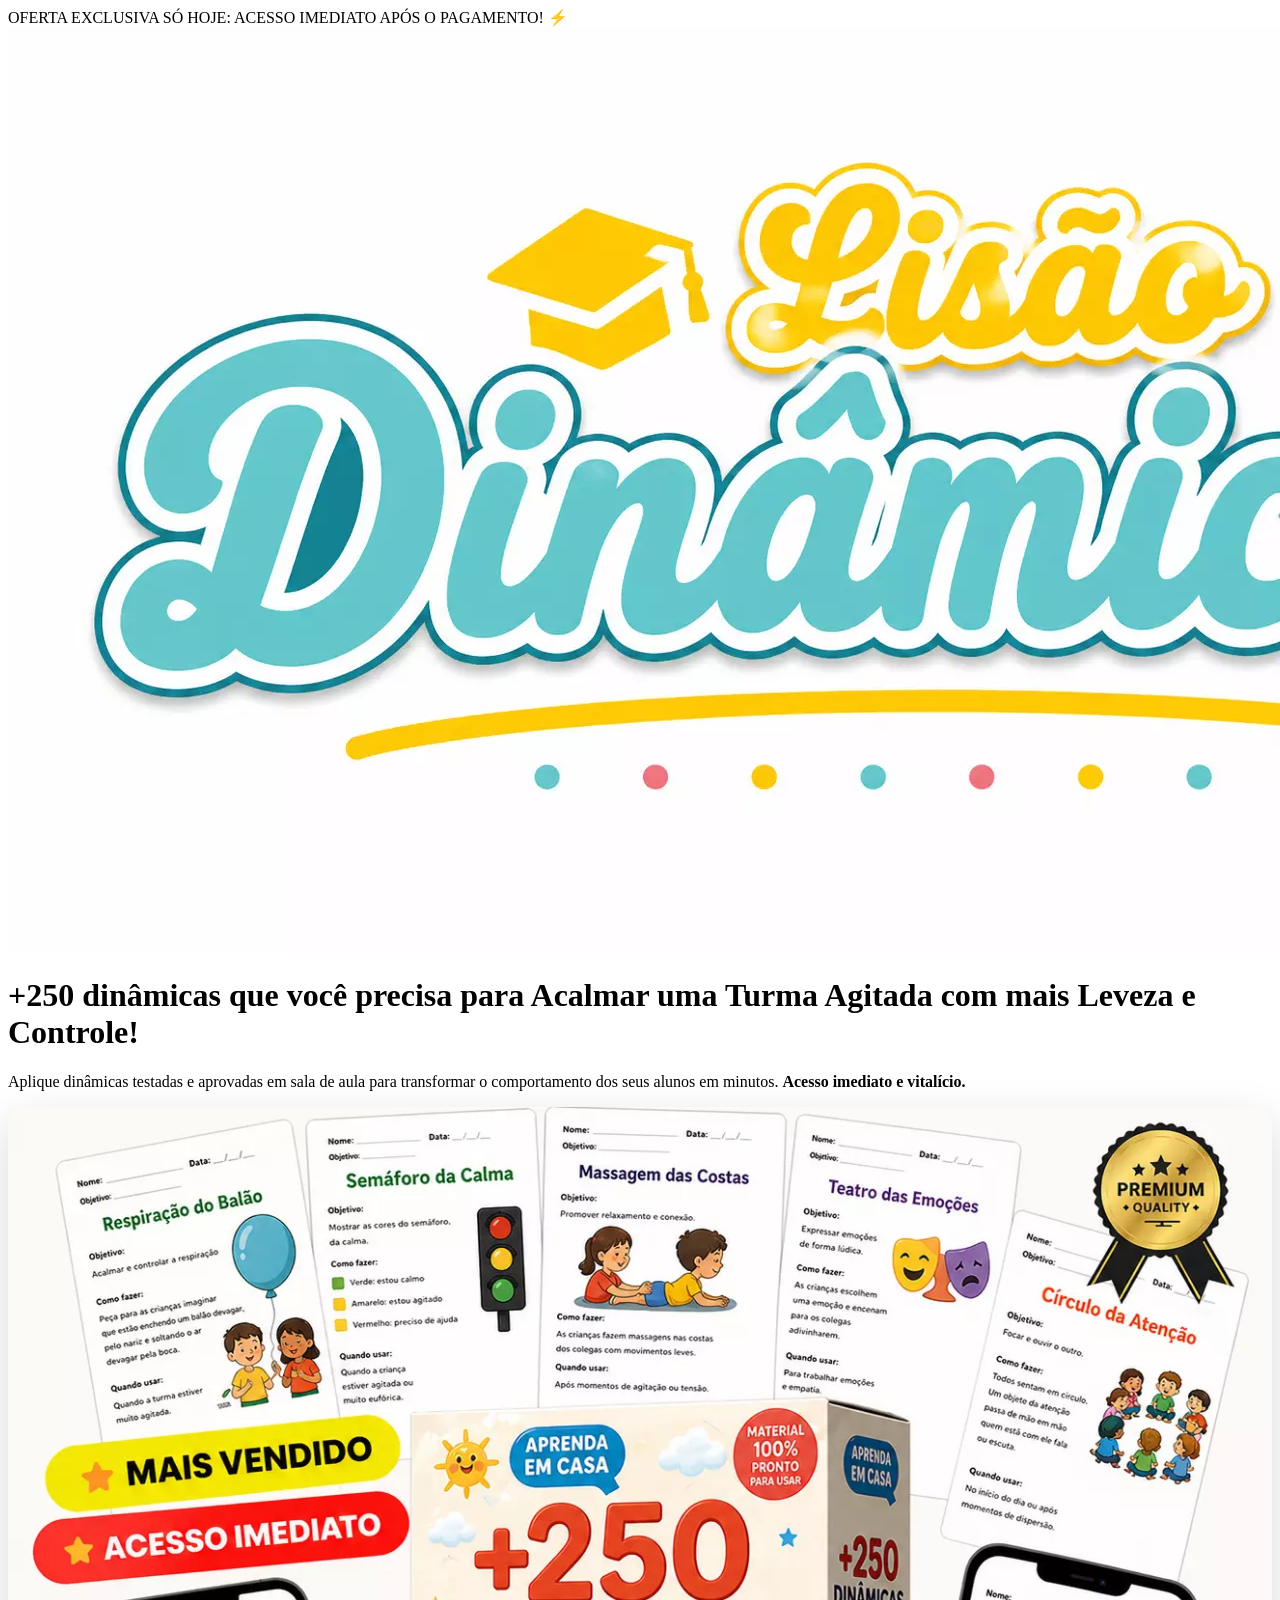
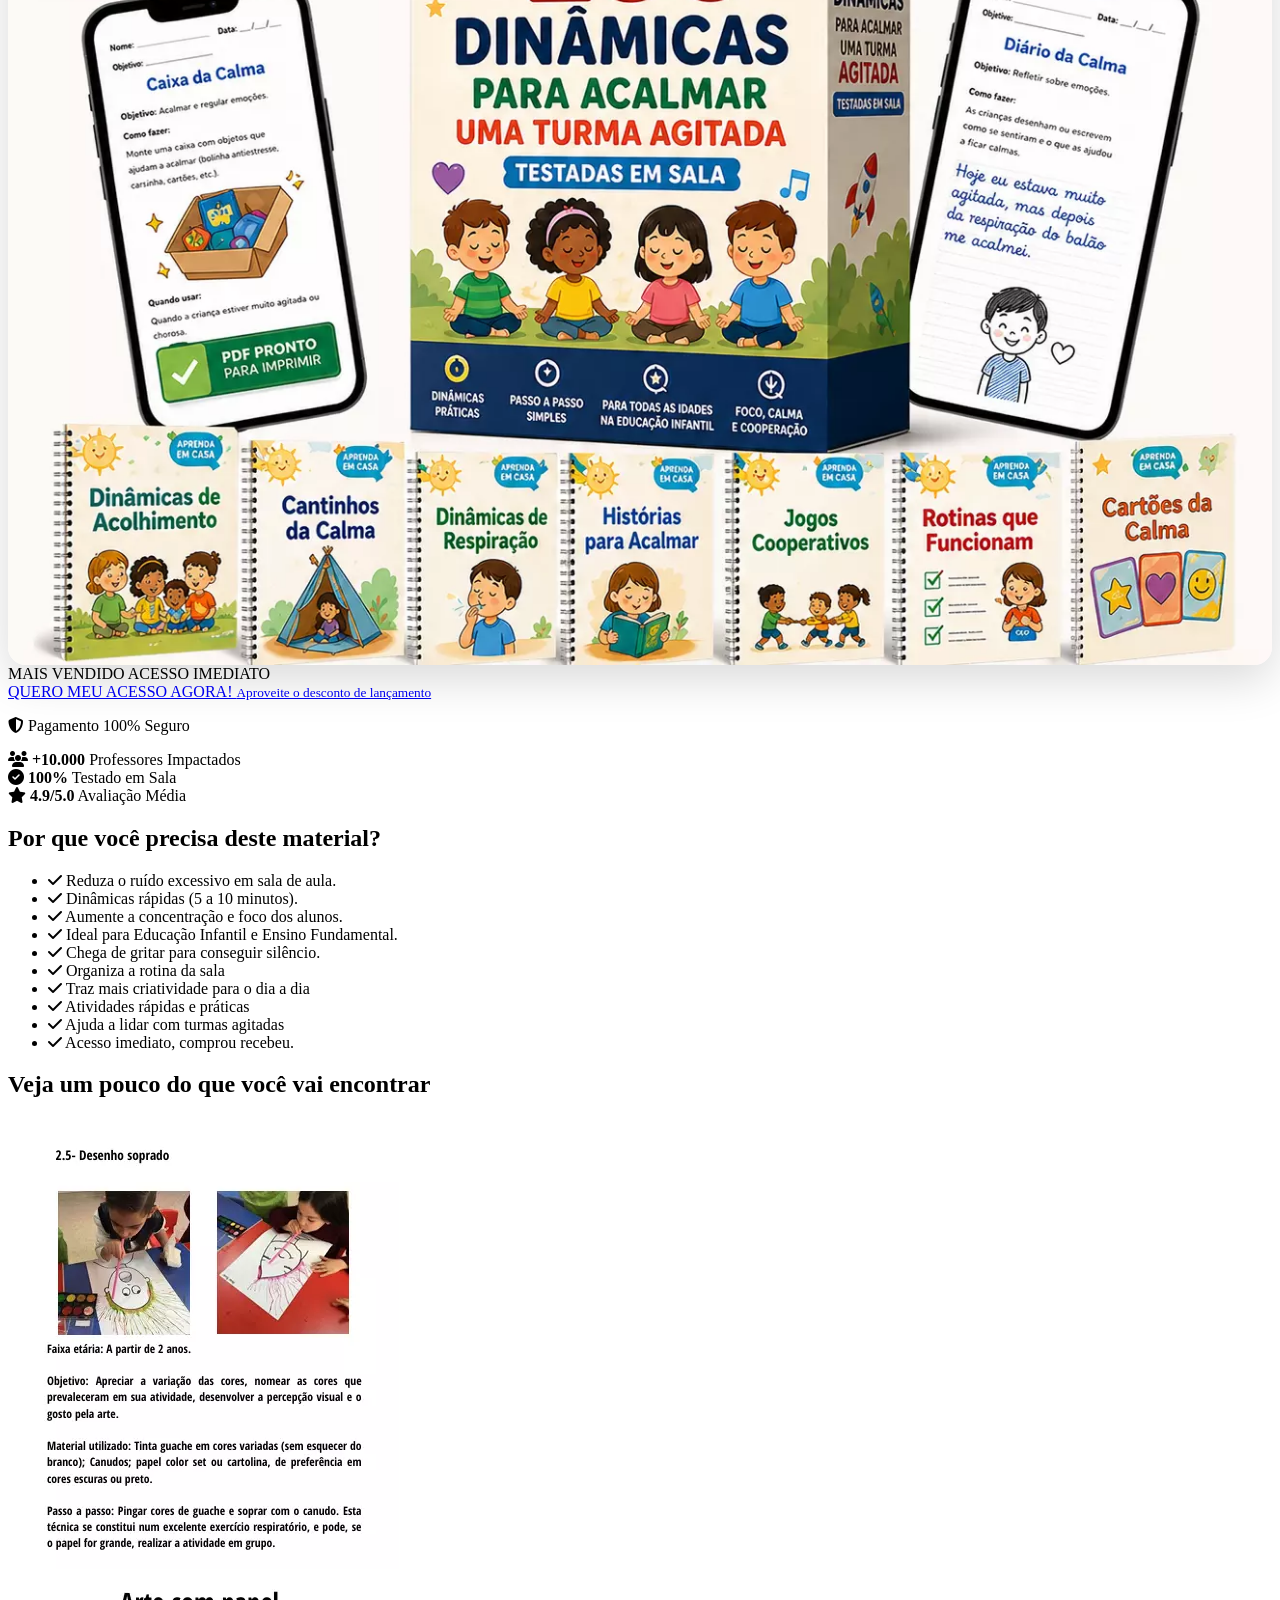
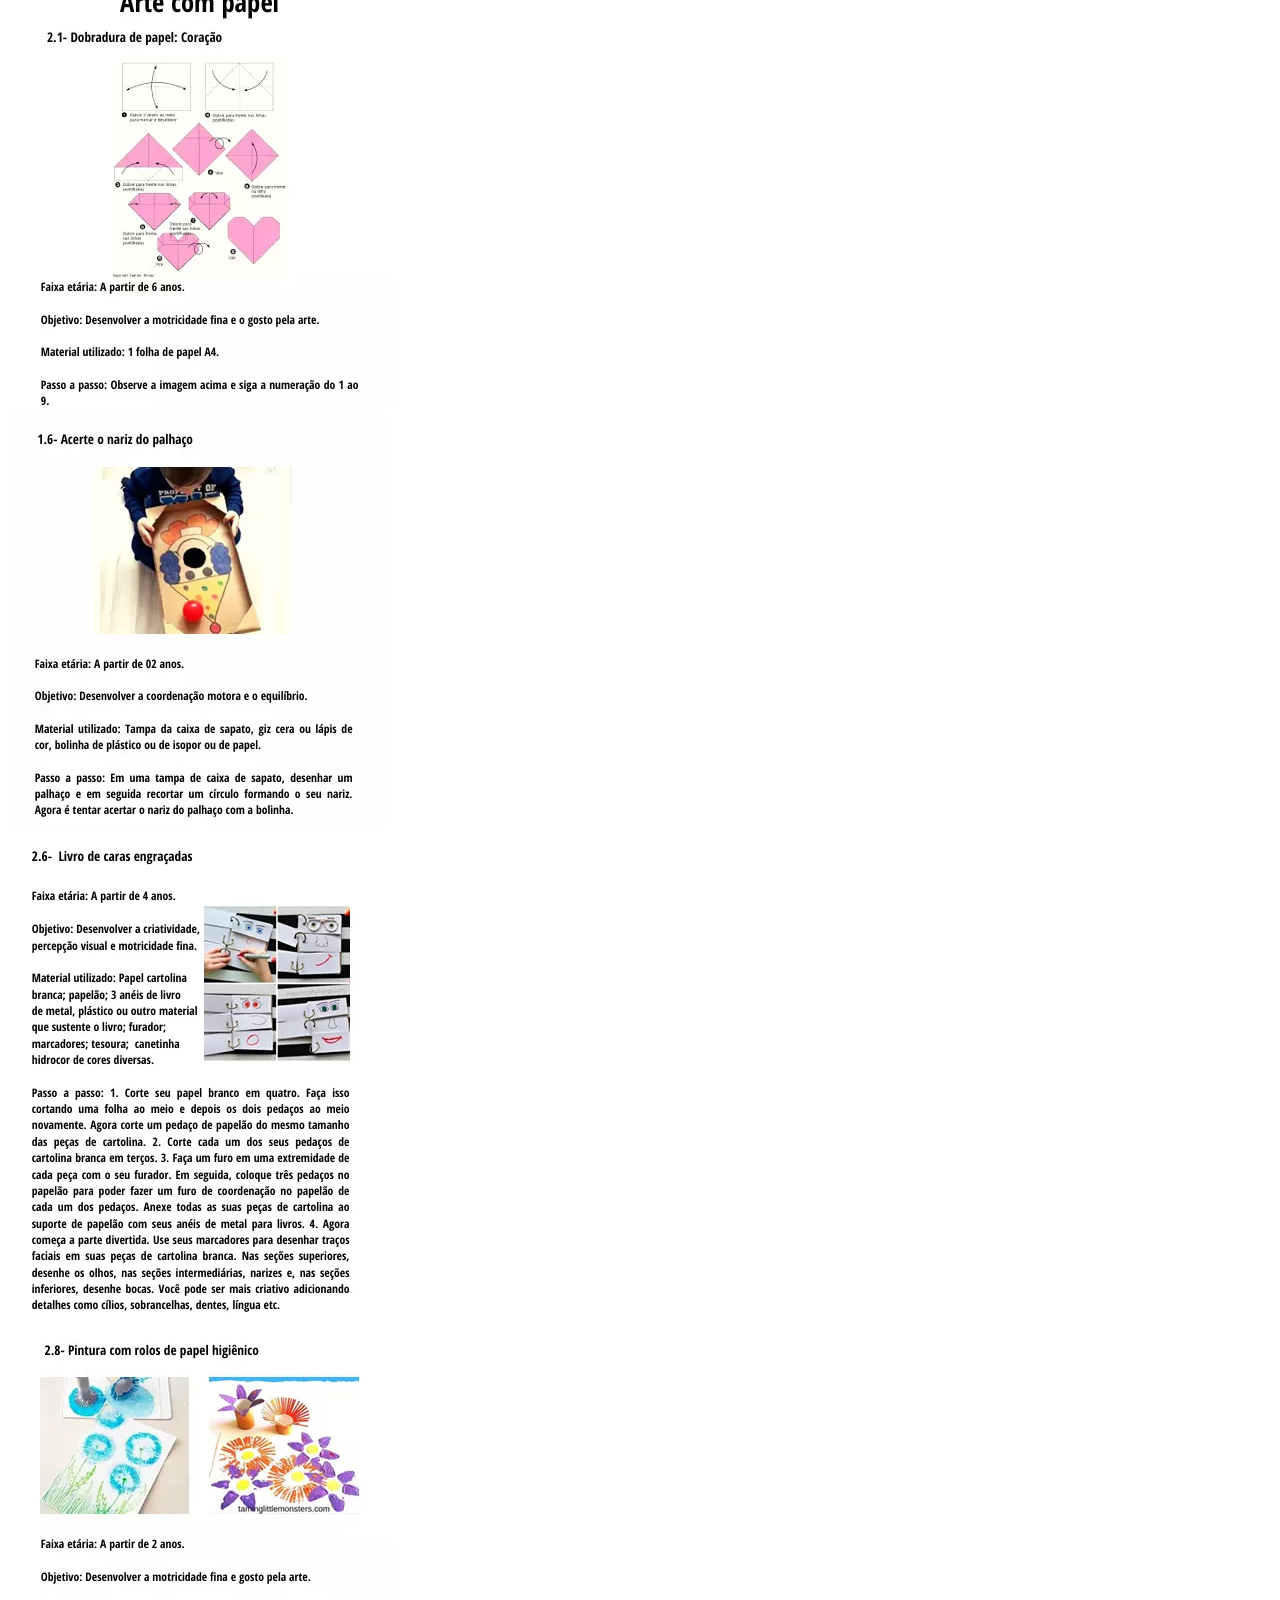
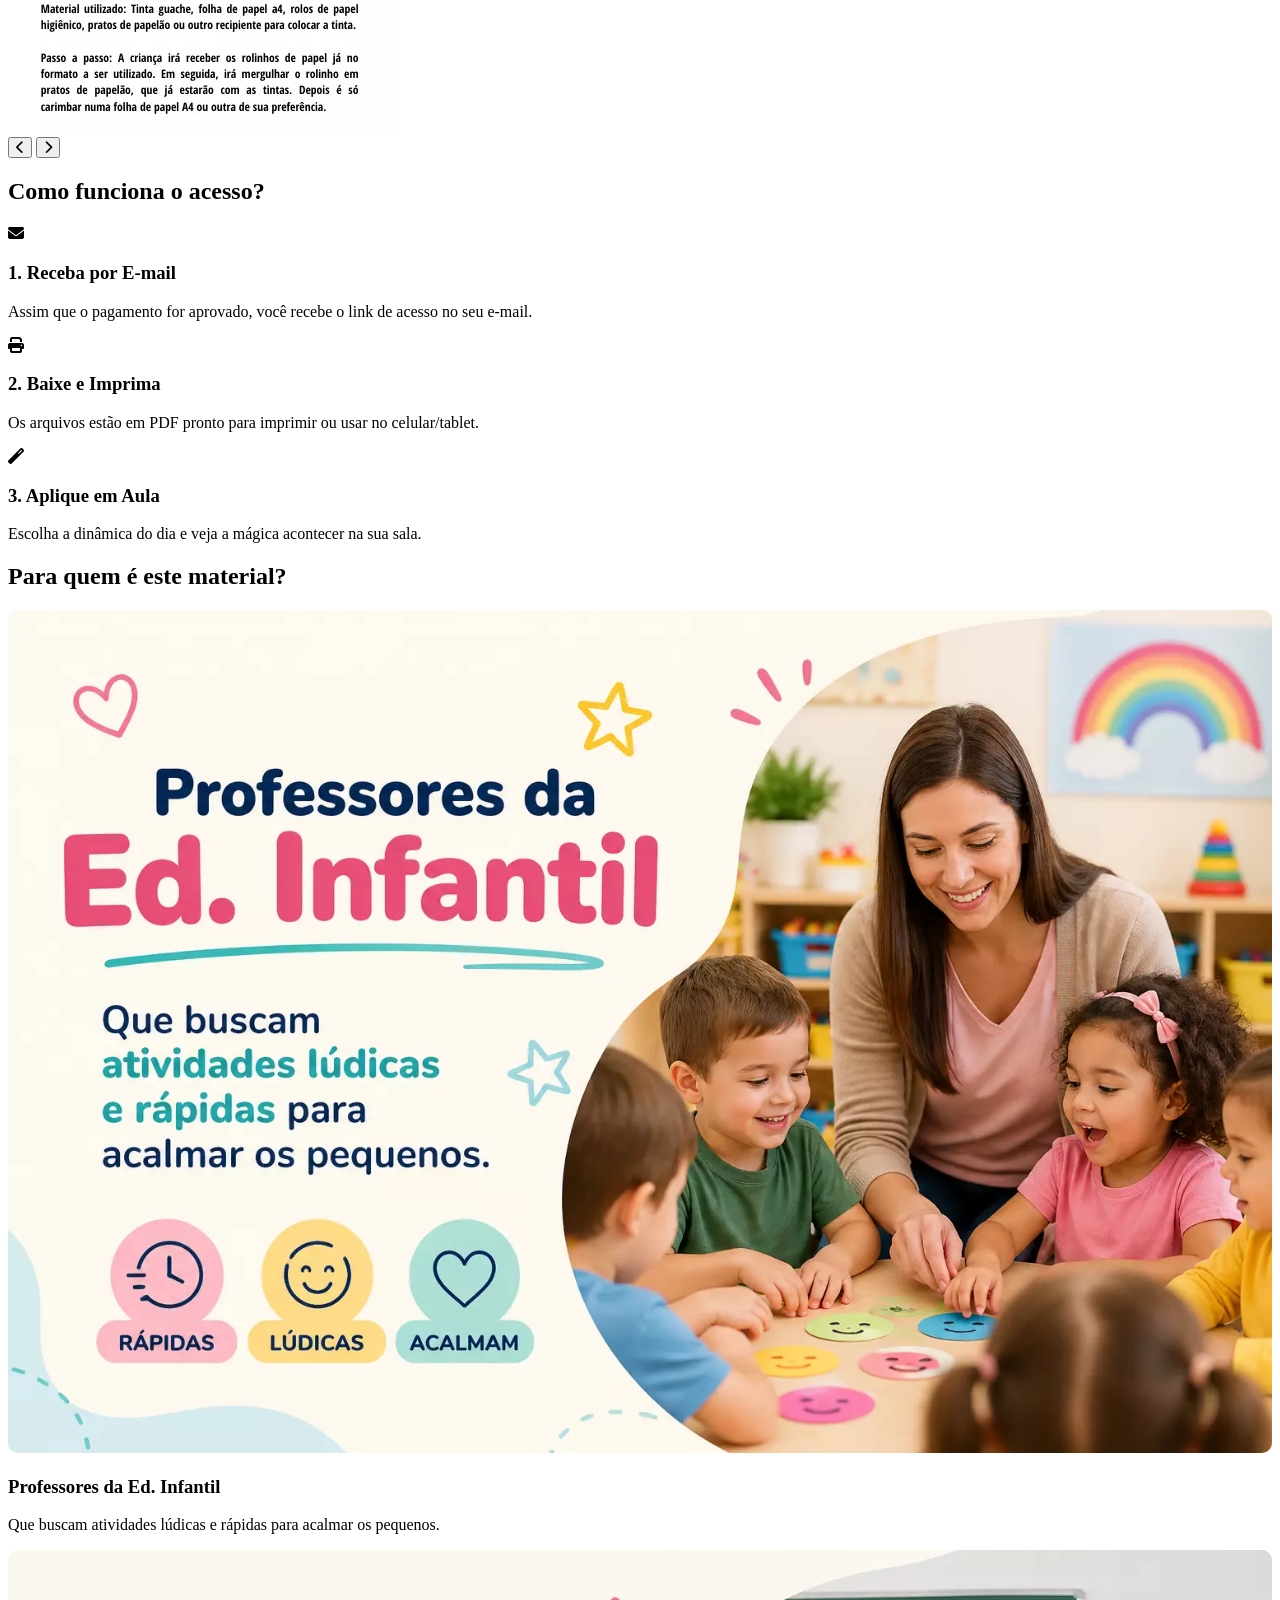
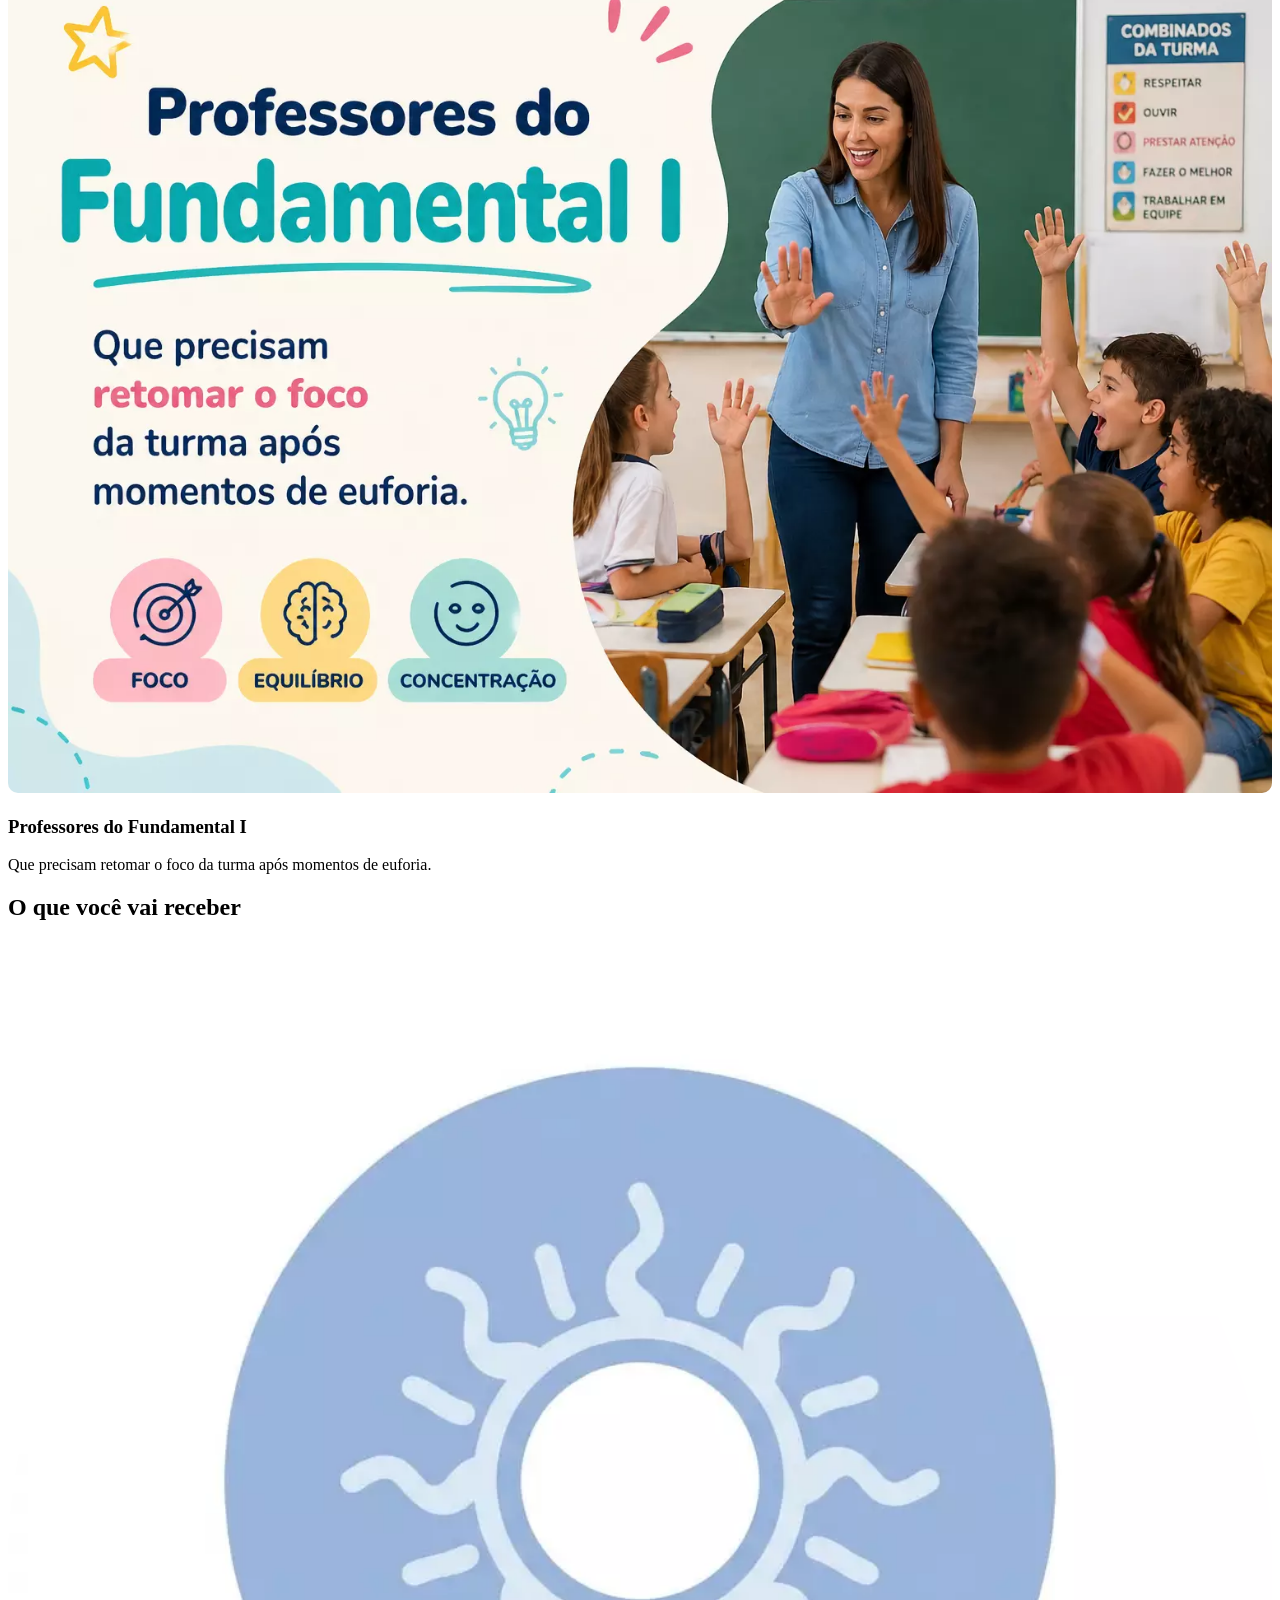
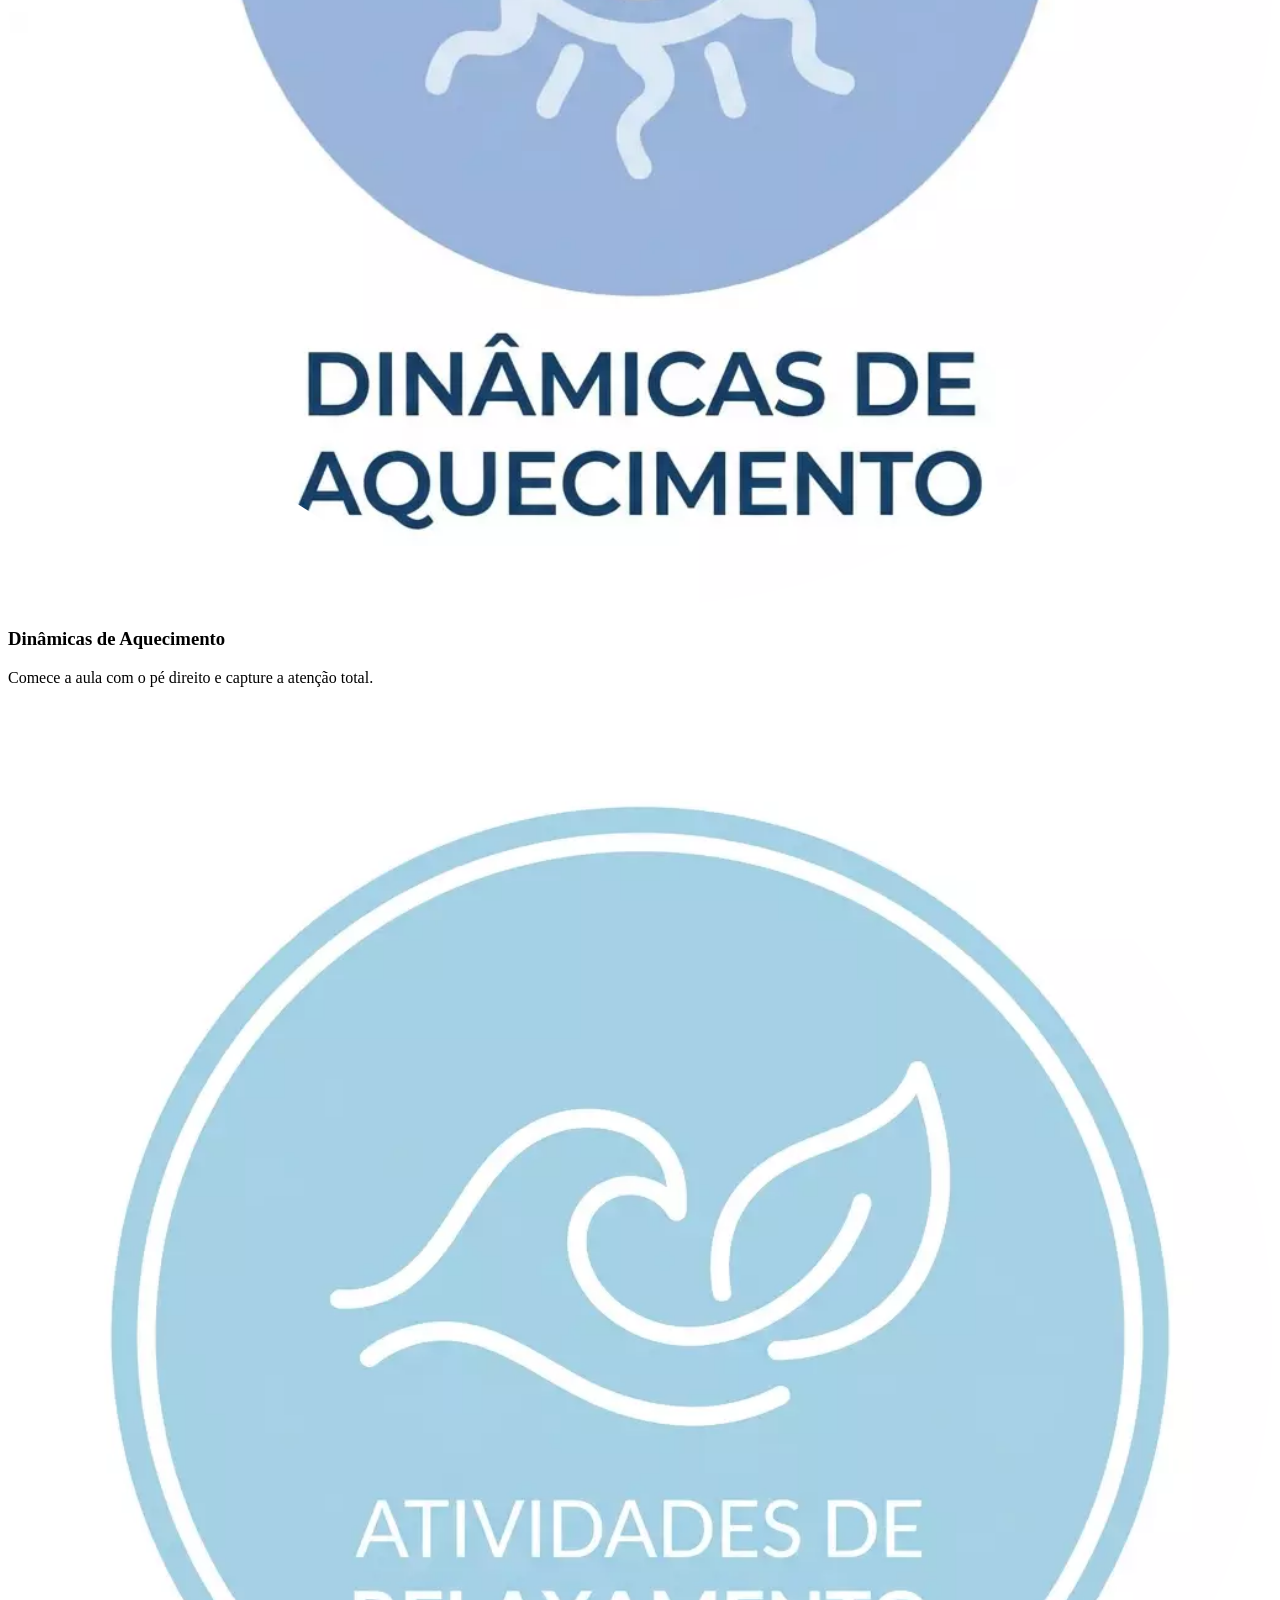
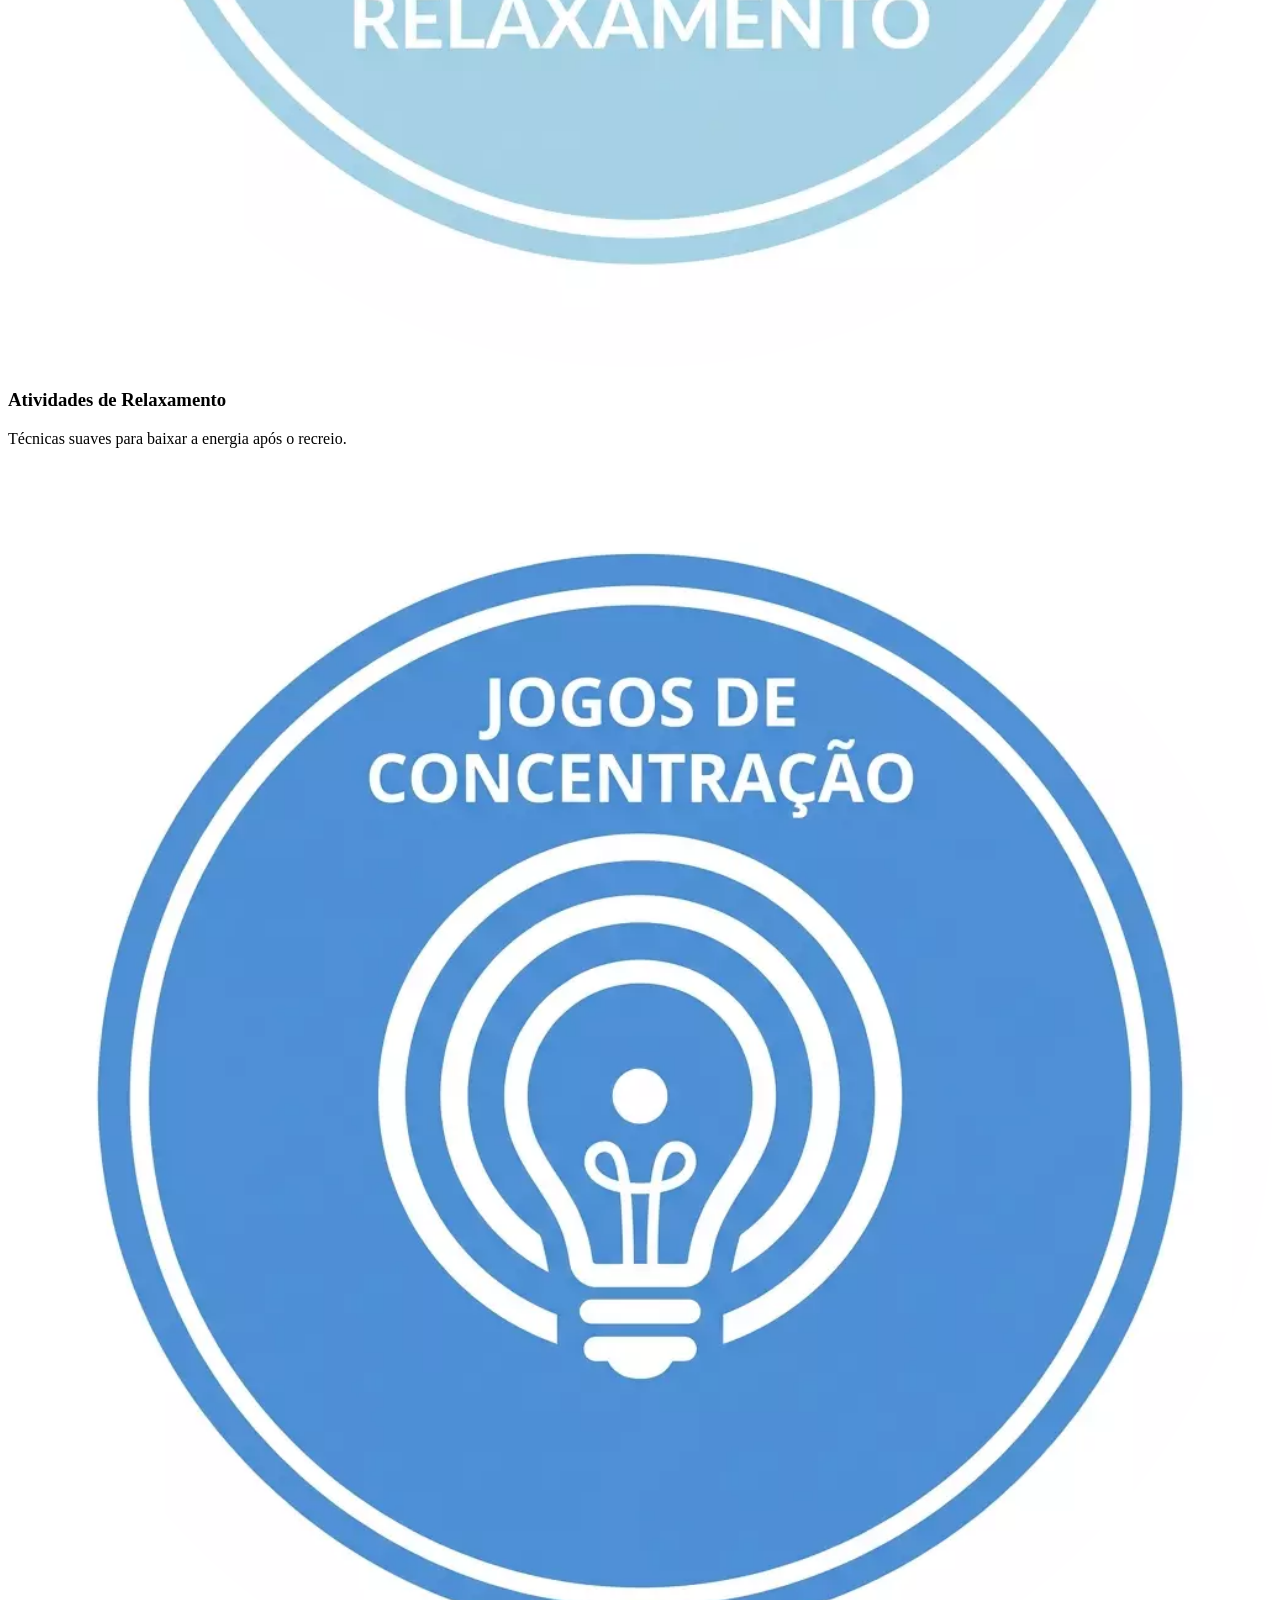
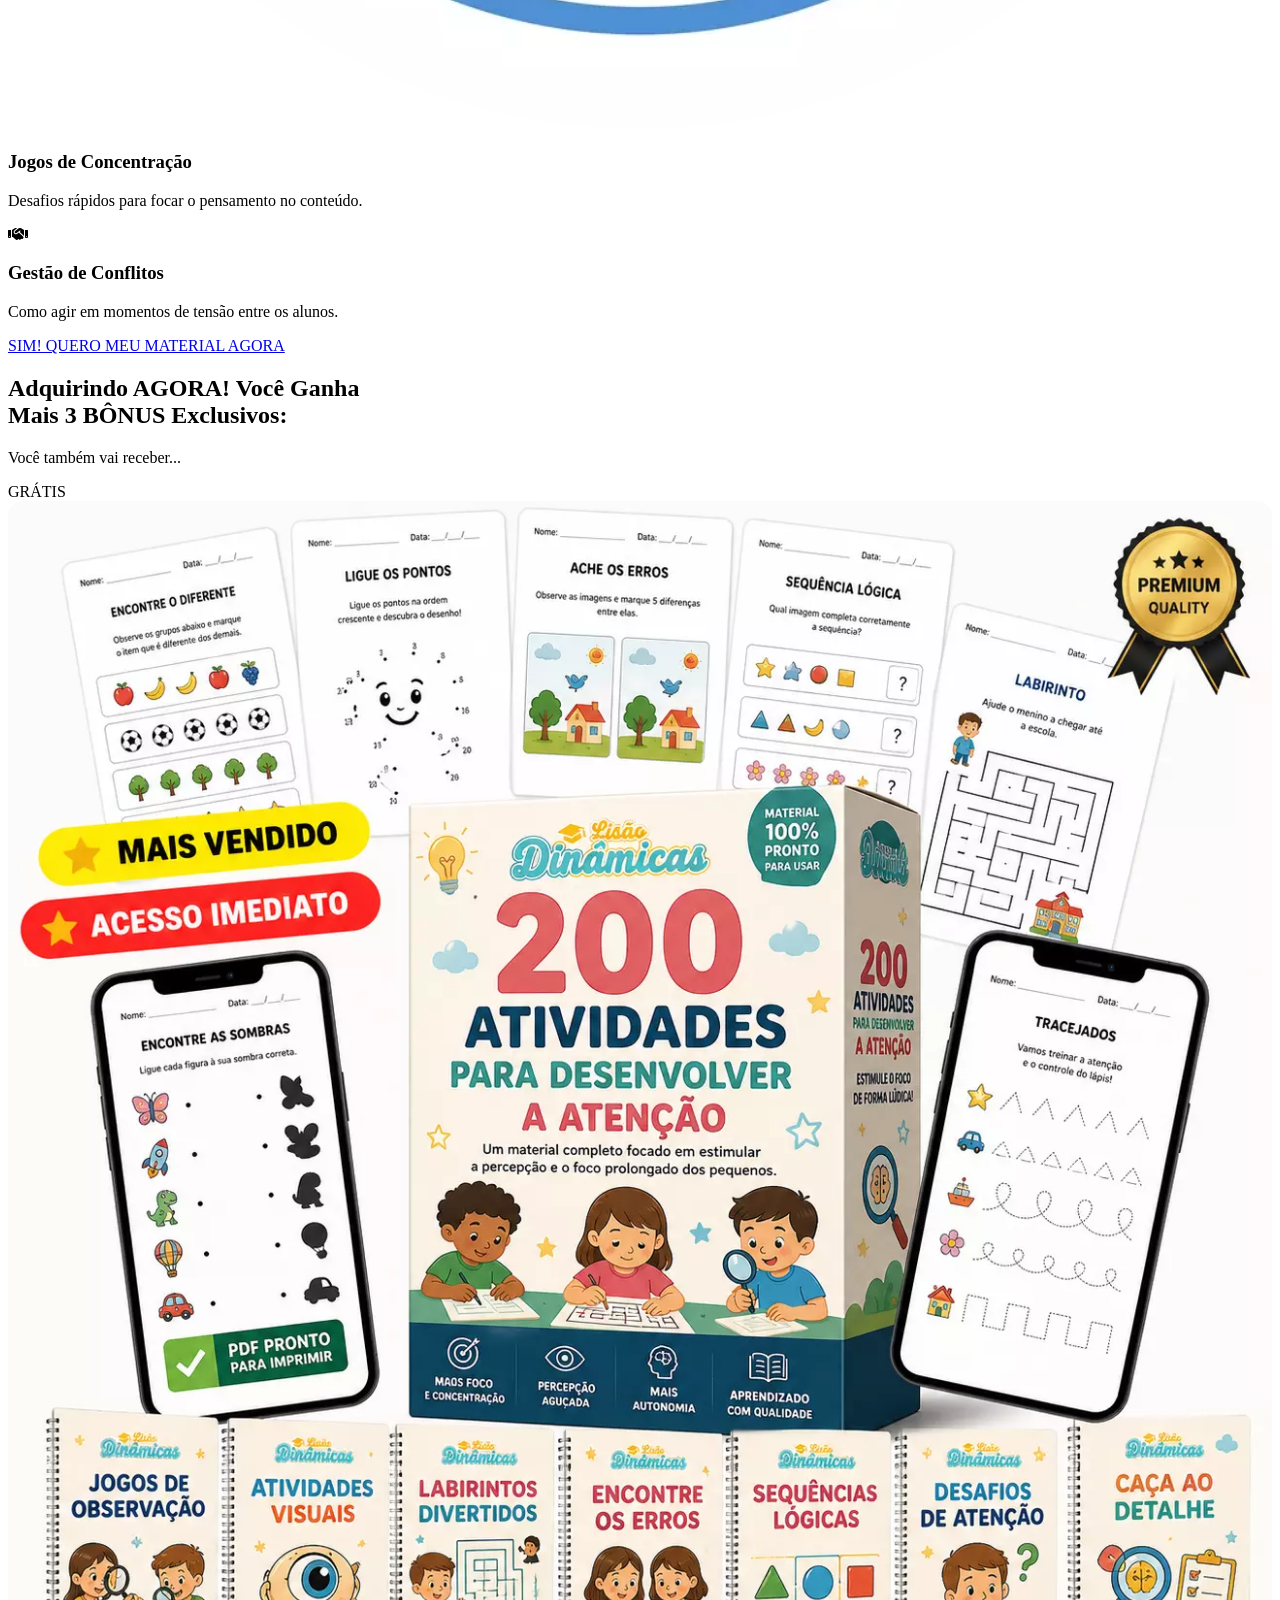
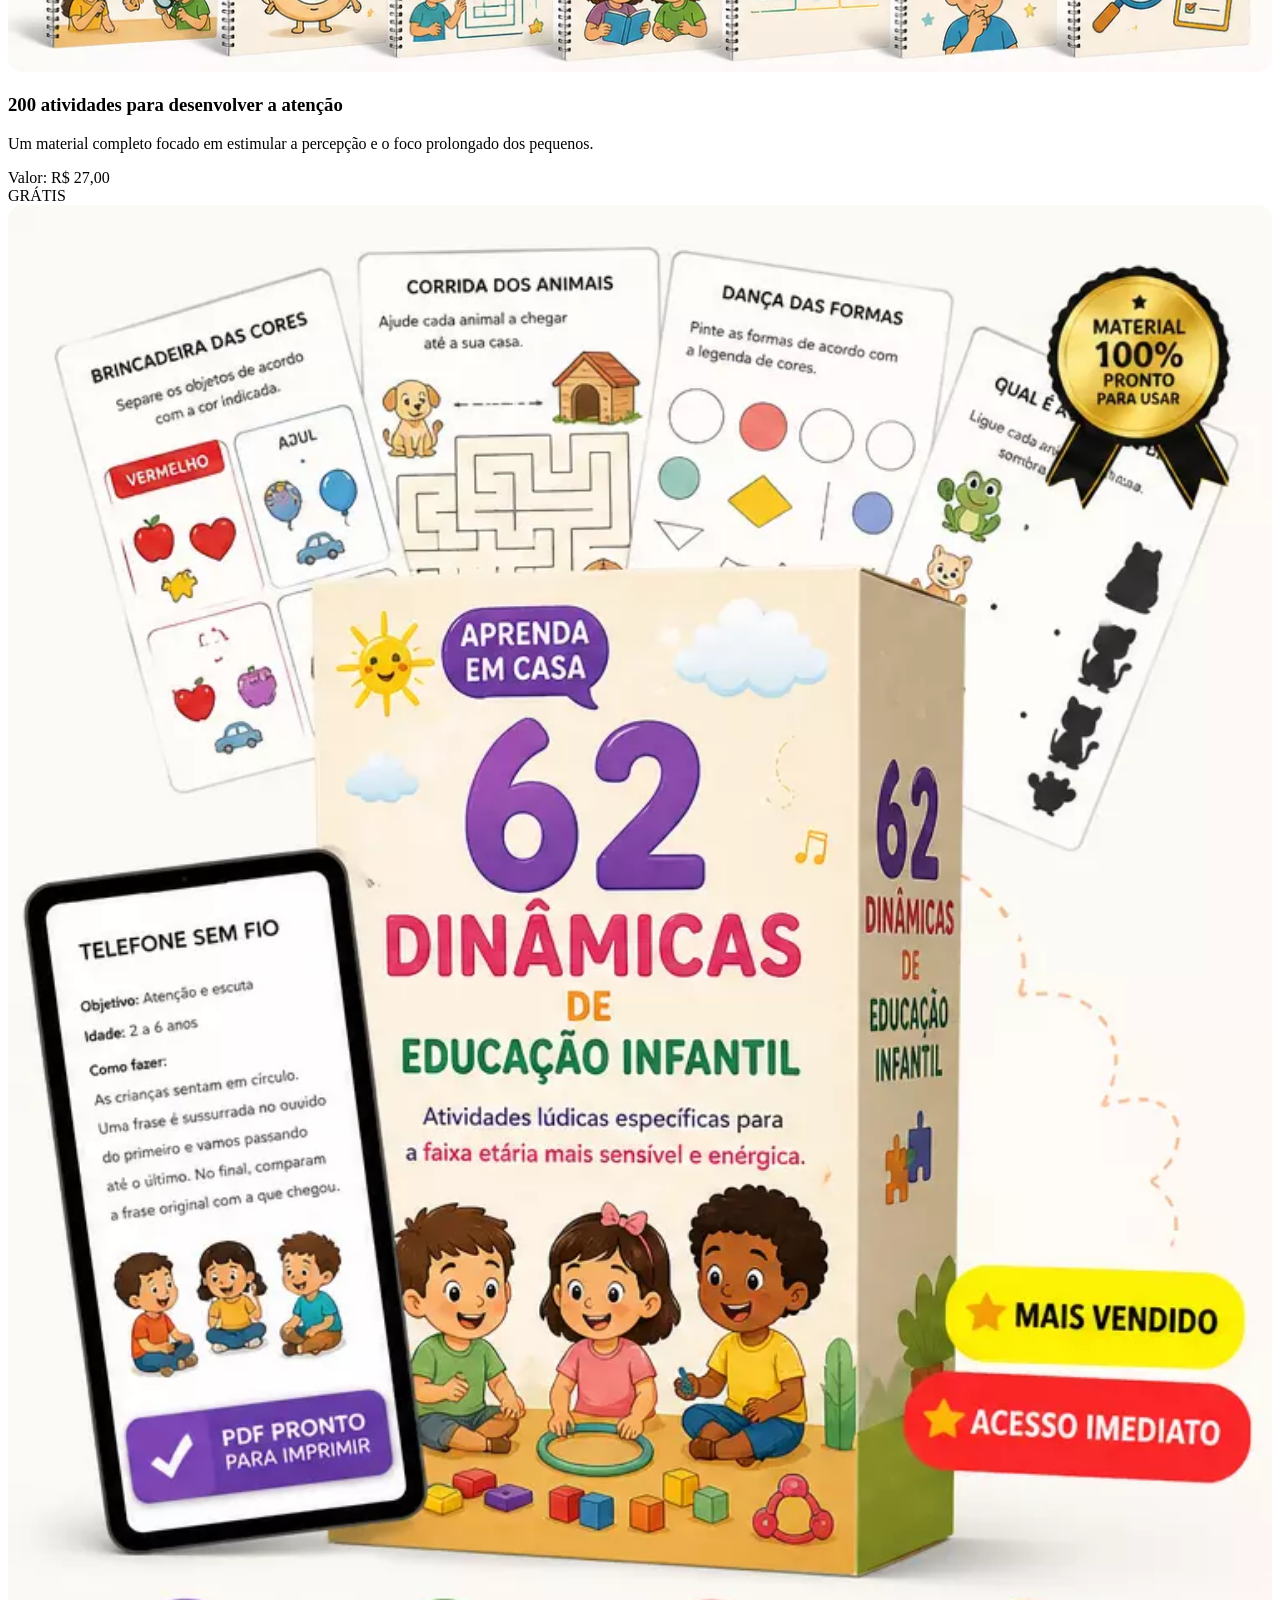
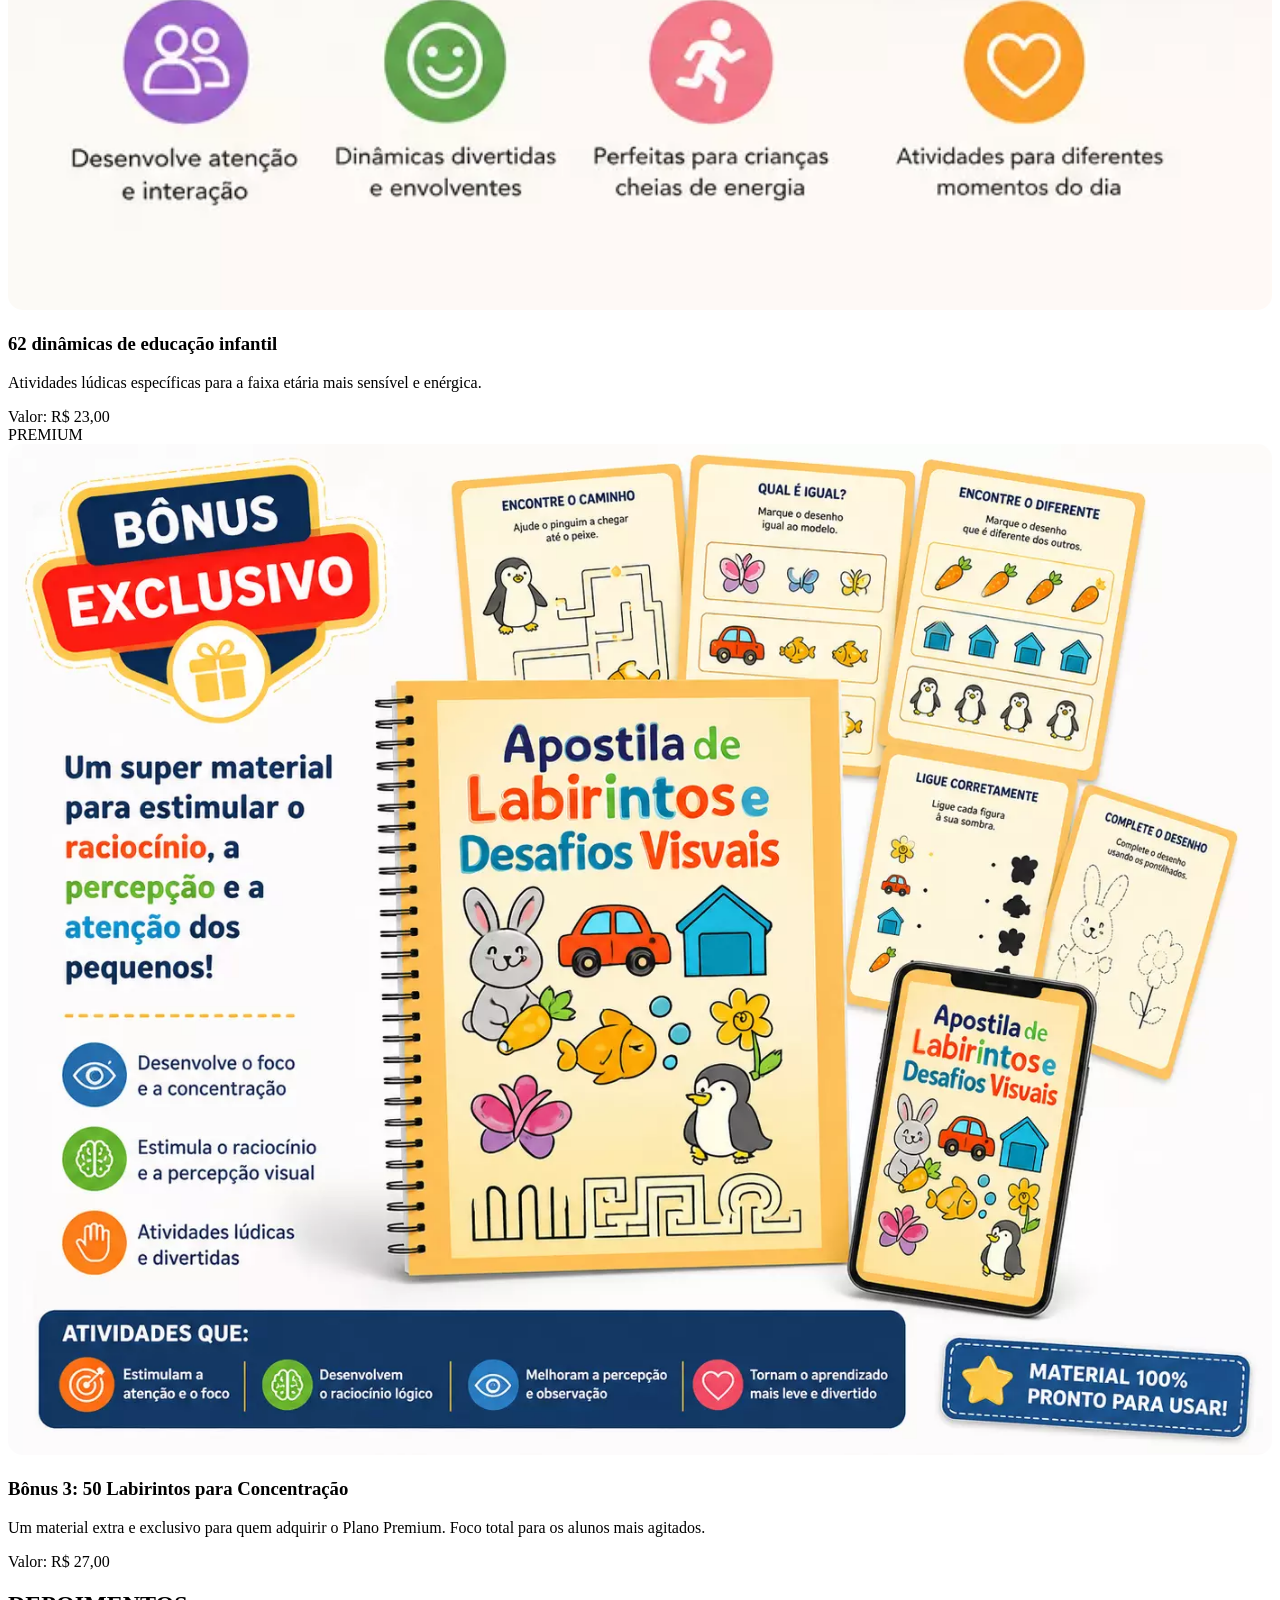
==== index.html @ 61e39a97 "Initial commit" ====
<!DOCTYPE html>
<html lang="pt-BR">

<head>
    <meta charset="UTF-8">
    <meta name="viewport" content="width=device-width, initial-scale=1.0">
    <title>+250 Dinâmicas para Acalmar Turmas Agitadas | @dinakids</title>
    <meta name="description"
        content="Descubra mais de 250 dinâmicas testadas em sala para acalmar turmas agitadas e recuperar o controle da sua sala de aula com eficiência.">

    <!-- Performance Preconnects -->
    <link rel="preconnect" href="https://fonts.googleapis.com">
    <link rel="preconnect" href="https://fonts.gstatic.com" crossorigin>
    <link rel="preconnect" href="https://cdnjs.cloudflare.com">
    <link rel="preconnect" href="https://connect.facebook.net">
    <link rel="preconnect" href="https://cdn.utmify.com.br">

    <link
        href="https://fonts.googleapis.com/css2?family=Outfit:wght@300;400;600;700;800&family=Dancing+Script:wght@700&display=swap"
        rel="stylesheet">

    <!-- Font Awesome -->
    <link rel="stylesheet" href="https://cdnjs.cloudflare.com/ajax/libs/font-awesome/6.4.0/css/all.min.css"
        media="print" onload="this.media='all'">
    <noscript>
        <link rel="stylesheet" href="https://cdnjs.cloudflare.com/ajax/libs/font-awesome/6.4.0/css/all.min.css">
    </noscript>

    <link rel="stylesheet" href="style.css">

    <!-- Meta Pixel Code -->
    <script>
        !function (f, b, e, v, n, t, s) {
            if (f.fbq) return; n = f.fbq = function () {
                n.callMethod ?
                    n.callMethod.apply(n, arguments) : n.queue.push(arguments)
            };
            if (!f._fbq) f._fbq = n; n.push = n; n.loaded = !0; n.version = '2.0';
            n.queue = []; t = b.createElement(e); t.async = !0;
            t.src = v; s = b.getElementsByTagName(e)[0];
            s.parentNode.insertBefore(t, s)
        }(window, document, 'script',
            'https://connect.facebook.net/en_US/fbevents.js');
        fbq('init', '27687904280797981');
        fbq('track', 'PageView');
    </script>
    <noscript><img height="1" width="1" style="display:none"
            src="https://www.facebook.com/tr?id=27687904280797981&ev=PageView&noscript=1" /></noscript>
    <!-- End Meta Pixel Code -->

    <!-- UTMify Pixel -->
    <script>
        window.pixelId = "692cd7f5a578e2dd573d526b"; var a =
            document.createElement("script"); a.setAttribute("async", "");
        a.setAttribute("defer", ""); a.setAttribute("src", "https://cdn.utmify.com.br/scripts/pixel/pixel.js"); document.head.appendChild(a);
    </script>
</head>

<body>

    <!-- Announcement Bar -->
    <div class="announcement-bar">
        OFERTA EXCLUSIVA SÓ HOJE: ACESSO IMEDIATO APÓS O PAGAMENTO! ⚡
    </div>

    <!-- Hero Section -->
    <header class="hero">
        <div class="container">
            <div class="logo">
                <img src="logo-lisao.webp" alt="Lição Dinâmicas" class="main-logo" decoding="async">
            </div>

            <h1 class="headline"><span class="highlight">+250 dinâmicas</span> que você precisa para <span
                    class="highlight">Acalmar uma Turma Agitada</span>
                com mais Leveza e Controle!</h1>
            <p class="sub-headline">Aplique dinâmicas testadas e aprovadas em sala de aula para transformar o
                comportamento dos seus alunos em minutos. <b>Acesso imediato e vitalício.</b></p>

            <div class="hero-content">
                <div class="mockup-placeholder" id="main-mockup">
                    <img src="mockup abaixo da headline.webp" alt="Conheça o Material" class="hero-mockup-img" style="width: 100%; height: auto; border-radius: 18px; box-shadow: 0 15px 45px rgba(0,0,0,0.15); display: block;">
                </div>

                <div class="hero-cta">
                    <div class="badges">
                        <span class="badge yellow">MAIS VENDIDO</span>
                        <span class="badge blue">ACESSO IMEDIATO</span>
                    </div>
                    <a href="#pricing" class="btn-primary">
                        QUERO MEU ACESSO AGORA!
                        <small>Aproveite o desconto de lançamento</small>
                    </a>
                    <p class="secure-payment"><i class="fas fa-shield-alt"></i> Pagamento 100% Seguro</p>
                </div>
            </div>
        </div>
    </header>

    <!-- Social Proof / Stats -->
    <section class="stats">
        <div class="container">
            <div class="stats-grid">
                <div class="stat-item">
                    <i class="fas fa-users"></i>
                    <strong>+10.000</strong>
                    <span>Professores Impactados</span>
                </div>
                <div class="stat-item">
                    <i class="fas fa-check-circle"></i>
                    <strong>100%</strong>
                    <span>Testado em Sala</span>
                </div>
                <div class="stat-item">
                    <i class="fas fa-star"></i>
                    <strong>4.9/5.0</strong>
                    <span>Avaliação Média</span>
                </div>
            </div>
        </div>
    </section>

    <!-- Benefits Section -->
    <section class="benefits">
        <div class="container">
            <div class="benefits-box">
                <h2>Por que você precisa deste material?</h2>
                <ul class="benefits-list">
                    <li><i class="fas fa-check"></i> Reduza o ruído excessivo em sala de aula.</li>
                    <li><i class="fas fa-check"></i> Dinâmicas rápidas (5 a 10 minutos).</li>
                    <li><i class="fas fa-check"></i> Aumente a concentração e foco dos alunos.</li>
                    <li><i class="fas fa-check"></i> Ideal para Educação Infantil e Ensino Fundamental.</li>
                    <li><i class="fas fa-check"></i> Chega de gritar para conseguir silêncio.</li>
                    <li><i class="fas fa-check"></i> Organiza a rotina da sala</li>
                    <li><i class="fas fa-check"></i> Traz mais criatividade para o dia a dia</li>
                    <li><i class="fas fa-check"></i> Atividades rápidas e práticas</li>
                    <li><i class="fas fa-check"></i> Ajuda a lidar com turmas agitadas</li>
                    <li><i class="fas fa-check"></i> Acesso imediato, comprou recebeu.</li>
                </ul>
            </div>
        </div>
    </section>

    <!-- Carousel Section -->
    <section class="carousel-section">
        <div class="container">
            <h2 class="section-title">Veja um pouco do que você vai encontrar</h2>
            <div class="carousel-container">
                <div class="carousel-track">
                    <div class="carousel-item"><img src="img produto 1.webp" alt="Preview do Material 1" loading="lazy"
                            decoding="async"></div>
                    <div class="carousel-item"><img src="img produto  2.webp" alt="Preview do Material 2" loading="lazy"
                            decoding="async"></div>
                    <div class="carousel-item"><img src="img produto  3.webp" alt="Preview do Material 3" loading="lazy"
                            decoding="async"></div>
                    <div class="carousel-item"><img src="img produto 4.webp" alt="Preview do Material 4" loading="lazy"
                            decoding="async"></div>
                    <div class="carousel-item"><img src="img produto 5.webp" alt="Preview do Material 5" loading="lazy"
                            decoding="async"></div>
                </div>
                <div class="carousel-nav">
                    <button class="prev"><i class="fas fa-chevron-left"></i></button>
                    <button class="next"><i class="fas fa-chevron-right"></i></button>
                </div>
            </div>
        </div>
    </section>

    <!-- How it Works -->
    <section class="how-it-works">
        <div class="container">
            <h2 class="section-title">Como funciona o acesso?</h2>
            <div class="steps-grid">
                <div class="step-card">
                    <div class="step-icon"><i class="fas fa-envelope"></i></div>
                    <h3>1. Receba por E-mail</h3>
                    <p>Assim que o pagamento for aprovado, você recebe o link de acesso no seu e-mail.</p>
                </div>
                <div class="step-card">
                    <div class="step-icon"><i class="fas fa-print"></i></div>
                    <h3>2. Baixe e Imprima</h3>
                    <p>Os arquivos estão em PDF pronto para imprimir ou usar no celular/tablet.</p>
                </div>
                <div class="step-card">
                    <div class="step-icon"><i class="fas fa-magic"></i></div>
                    <h3>3. Aplique em Aula</h3>
                    <p>Escolha a dinâmica do dia e veja a mágica acontecer na sua sala.</p>
                </div>
            </div>
        </div>
    </section>

    <!-- Indicators / For Whom -->
    <section class="indicators">
        <div class="container">
            <h2 class="section-title">Para quem é este material?</h2>
            <div class="indicator-grid">
                <div class="indicator-card">
                    <div class="indicator-img"><img src="Professores da Ed. Infantil.webp" alt="Ed. Infantil"
                            style="width: 100%; height: 100%; object-fit: contain; border-radius: 10px;" loading="lazy"
                            decoding="async"></div>
                    <div>
                        <h3>Professores da Ed. Infantil</h3>
                        <p>Que buscam atividades lúdicas e rápidas para acalmar os pequenos.</p>
                    </div>
                </div>
                <div class="indicator-card">
                    <div class="indicator-img"><img src="Professores do Fundamental I.webp" alt="Fundamental I"
                            style="width: 100%; height: 100%; object-fit: contain; border-radius: 10px;" loading="lazy"
                            decoding="async"></div>
                    <div>
                        <h3>Professores do Fundamental I</h3>
                        <p>Que precisam retomar o foco da turma após momentos de euforia.</p>
                    </div>
                </div>
            </div>
        </div>
    </section>

    <!-- Inside the Product / Modules -->
    <section class="modules">
        <div class="container">
            <h2 class="section-title">O que você vai receber</h2>
            <div class="modules-grid">
                <div class="module-card">
                    <div class="module-img"><img src="icon1.webp" alt="Dinâmicas"
                            style="width: 100%; height: 100%; border-radius: 50%;" loading="lazy" decoding="async">
                    </div>
                    <h3>Dinâmicas de Aquecimento</h3>
                    <p>Comece a aula com o pé direito e capture a atenção total.</p>
                </div>
                <div class="module-card">
                    <div class="module-img"><img src="icon2.webp" alt="Relaxamento"
                            style="width: 100%; height: 100%; border-radius: 50%;" loading="lazy" decoding="async">
                    </div>
                    <h3>Atividades de Relaxamento</h3>
                    <p>Técnicas suaves para baixar a energia após o recreio.</p>
                </div>
                <div class="module-card">
                    <div class="module-img"><img src="icon3.webp" alt="Concentração"
                            style="width: 100%; height: 100%; border-radius: 50%;" loading="lazy" decoding="async">
                    </div>
                    <h3>Jogos de Concentração</h3>
                    <p>Desafios rápidos para focar o pensamento no conteúdo.</p>
                </div>
                <div class="module-card">
                    <div class="module-img">
                        <div class="icon-fallback"><i class="fas fa-handshake"></i></div>
                    </div>
                    <h3>Gestão de Conflitos</h3>
                    <p>Como agir em momentos de tensão entre os alunos.</p>
                </div>
            </div>
            <div class="cta-center">
                <a href="#pricing" class="btn-primary-v2 btn-pulse" style="max-width: 400px; margin: 40px auto 0;">SIM!
                    QUERO MEU MATERIAL AGORA</a>
            </div>
        </div>
    </section>

    <!-- Bonus Section -->
    <section class="bonus">
        <div class="container">
            <h2 class="section-title">Adquirindo AGORA! Você Ganha <br><span class="highlight-yellow">Mais 3
                    BÔNUS</span> Exclusivos:</h2>
            <p class="bonus-intro">Você também vai receber...</p>
            <div class="bonus-grid">
                <div class="bonus-card">
                    <div class="bonus-tag">GRÁTIS</div>
                    <div class="bonus-img"><img src="bonus 200 atividades.webp" alt="Bônus 1"
                            style="width: 100%; height: 100%; object-fit: contain; border-radius: 15px;" loading="lazy"
                            decoding="async"></div>
                    <h3>200 atividades para desenvolver a atenção</h3>
                    <p>Um material completo focado em estimular a percepção e o foco prolongado dos pequenos.</p>
                    <div class="bonus-value">Valor: <span class="strikethrough">R$ 27,00</span></div>
                </div>
                <div class="bonus-card">
                    <div class="bonus-tag">GRÁTIS</div>
                    <div class="bonus-img"><img src="bonus-62-dinamicas.webp" alt="Bônus 2"
                            style="width: 100%; height: 100%; object-fit: contain; border-radius: 15px;" loading="lazy"
                            decoding="async"></div>
                    <h3>62 dinâmicas de educação infantil</h3>
                    <p>Atividades lúdicas específicas para a faixa etária mais sensível e enérgica.</p>
                    <div class="bonus-value">Valor: <span class="strikethrough">R$ 23,00</span></div>
                </div>
                <div class="bonus-card premium-exclusive">
                    <div class="bonus-tag premium">PREMIUM</div>
                    <div class="bonus-img"><img src="BONUS 3 LABIRINTO.webp" alt="Bônus 3"
                            style="width: 100%; height: 100%; object-fit: contain; border-radius: 15px;" loading="lazy"
                            decoding="async"></div>
                    <h3>Bônus 3: 50 Labirintos para Concentração</h3>
                    <p>Um material extra e exclusivo para quem adquirir o Plano Premium. Foco total para os alunos mais
                        agitados.</p>
                    <div class="bonus-value">Valor: <span class="strikethrough">R$ 27,00</span></div>
                </div>
            </div>
        </div>
    </section>

    <!-- Testimonials (Social Proof) Section -->
    <section class="testimonials-v2">
        <div class="container">
            <h2 class="testimonials-title">DEPOIMENTOS</h2>

            <div class="authority-box">
                <div class="authority-content">
                    <i class="fas fa-certificate"></i>
                    <div>
                        <h3>Qualidade garantida @dinakids</h3>
                        <p>Já são mais de 100.000 clientes satisfeitos em todo o Brasil. Nosso compromisso é com a sua
                            transformação e a diversão dos seus pequenos.</p>
                    </div>
                </div>
            </div>

            <div class="social-proof-stack">
                <img src="Kids16-Compressao.webp" alt="Depoimento 1" loading="lazy" decoding="async">
                <img src="Kids21-Compressao.webp" alt="Depoimento 2" loading="lazy" decoding="async">
                <img src="Kids23-Compressao.webp" alt="Depoimento 3" loading="lazy" decoding="async">
                <img src="Kids24-Compressao.webp" alt="Depoimento 4" loading="lazy" decoding="async">
                <img src="Kids25-Compressao.webp" alt="Depoimento 5" loading="lazy" decoding="async">
                <img src="Kids26-Compressao.webp" alt="Depoimento 6" loading="lazy" decoding="async">
                <img src="Kids28-Compressao.webp" alt="Depoimento 7" loading="lazy" decoding="async">
                <img src="Kids29-Compressao.webp" alt="Depoimento 8" loading="lazy" decoding="async">
                <img src="Kids30-Compressao.webp" alt="Depoimento 9" loading="lazy" decoding="async">
                <img src="Kids34-Compressao.webp" alt="Depoimento 10" loading="lazy" decoding="async">
            </div>
            <div class="cta-center">
                <a href="#pricing" class="btn-primary-v2 btn-pulse" style="max-width: 400px; margin: 40px auto 0;">SIM!
                    QUERO MEU MATERIAL AGORA</a>
            </div>
        </div>
    </section>

    <!-- Pricing Section -->
    <section id="pricing" class="pricing">
        <div class="pricing-top-bar">OFERTA EXCLUSIVA!</div>
        <div class="container">
            <h2 class="section-title">Escolha o seu Plano</h2>
            <div class="pricing-grid">
                <!-- Basic Plan -->
                <div class="pricing-card">
                    <div class="price-header">
                        <span class="old-price">R$ 47,00 por</span>
                        <div class="current-price"><span class="price-currency">R$</span> 9,90</div>
                        <span class="installments">ou 12x de R$ 0,99</span>
                        <span class="payment-method">PAGAMENTO ÚNICO</span>
                    </div>
                    <ul class="price-features simple-list">
                        <li><i class="fas fa-check"></i> +250 Dinâmicas (PDF)</li>
                        <li><i class="fas fa-check"></i> Bônus Exclusivos</li>
                    </ul>
                    <a href="javascript:void(0)" class="btn-primary-v2" id="basic-plan-btn">QUERO O BÁSICO</a>
                </div>

                <div class="premium-callout">
                    <strong>AINDA DÁ TEMPO DE LEVAR A MELHOR OPÇÃO!</strong>
                    <p>O Plano Premium inclui mais dinâmicas, atualizações e os 3 bônus exclusivos.</p>
                    <div class="pendulum-arrows">
                        <i class="fas fa-chevron-down"></i>
                        <i class="fas fa-chevron-down"></i>
                        <i class="fas fa-chevron-down"></i>
                    </div>
                </div>

                <!-- Premium Plan -->
                <div class="pricing-card featured">
                    <div class="featured-tag">KIT PREMIUM</div>

                    <div class="price-header">
                        <span class="old-price">R$ 122,00 por</span>
                        <div class="current-price"><span class="price-currency">R$</span> 37,00</div>
                        <span class="installments">ou 12x de R$ 3,70</span>
                        <span class="payment-method">PAGAMENTO ÚNICO</span>
                        <div class="savings">✅ Você economiza <b>R$ 102,10</b></div>
                        <p class="format-text">Todos Materiais na Versão PDF<br>(Receba imediato)</p>
                    </div>

                    <div class="divider"></div>

                    <ul class="price-features detailed-list">
                        <li class="guarantee-item"><i class="fas fa-chevron-right"></i> 7 Dias de garantia incondicional
                        </li>
                        <li class="you-get-item"><i class="fas fa-chevron-right"></i> <b>Você leva TUDO isso: 📑</b>
                        </li>
                        <li><i class="fas fa-check"></i> PDF +250 Dinâmicas Selecionadas</li>
                        <li><i class="fas fa-check"></i> Dinâmicas de Aquecimento</li>
                        <li><i class="fas fa-check"></i> Atividades de Relaxamento</li>
                        <li><i class="fas fa-check"></i> Jogos de Concentração</li>
                        <li><i class="fas fa-check"></i> Gestão de Conflitos</li>
                        <li><i class="fas fa-check"></i> Atividades de Interação Social</li>
                        <li><i class="fas fa-check"></i> Expressão Corporal e Gestual</li>
                        <li><i class="fas fa-check"></i> Jogos de Escuta Ativa</li>
                        <li><i class="fas fa-check"></i> Desafios de Raciocínio Lógico</li>
                        <li><i class="fas fa-check"></i> Atividades Artísticas e Criativas</li>
                        <li><i class="fas fa-check"></i> <b>BÔNUS 1:</b> 200 Atividades de Atenção</li>
                        <li><i class="fas fa-check"></i> <b>BÔNUS 2:</b> 62 Dinâmicas Ed. Infantil</li>
                        <li><i class="fas fa-check"></i> <b>BÔNUS 3:</b> 50 Labirintos para Concentração</li>
                    </ul>

                    <a href="https://wa.me/5534991559200?text=Olá%2C%20tenho%20interesse%20no%20plano%20completo%20de%2037%2C00"
                        class="btn-primary-v2 btn-pulse track-checkout-premium">COMPRAR AGORA</a>

                    <div class="limited-offer-text">
                        <b>APROVEITE AGORA:</b> Você não vai encontrar esse preço depois!
                    </div>

                    <div class="trust-badges-v2">
                        <img src="logo da visa.jpg" alt="Visa" loading="lazy" decoding="async">
                        <img src="logo do pix.png" alt="Pix" loading="lazy" decoding="async">
                    </div>
                </div>
            </div>

            <!-- Promotional Timer (Below Offer) -->
            <div class="timer-section-v2">
                <p class="timer-text">TEMPO PROMOCIONAL EXPIRA EM:</p>
                <div class="timer-display">
                    <div class="timer-unit"><span>00</span><small>HORAS</small></div>
                    <div class="timer-unit"><span>00</span><small>MINUTOS</small></div>
                    <div class="timer-unit"><span>00</span><small>SEGUNDOS</small></div>
                </div>
            </div>

            <!-- Guarantee (Below Timer) -->
            <div class="guarantee-box-v2">
                <i class="fas fa-shield-halved"></i>
                <div>
                    <p>7 DIAS DE GARANTIA INCONDICIONAL</p>
                    <small>Se você não gostar do material, devolvemos seu dinheiro.</small>
                </div>
            </div>
        </div>
    </section>

    <!-- Value Stacking (Completo) -->
    <section class="value-stacking">
        <div class="container">
            <div class="stack-box">
                <h3>Tudo o que você leva no Plano Completo:</h3>
                <ul>
                    <li>✅ PDF +250 Dinâmicas Selecionadas (R$ 47,00)</li>
                    <li>✅ Bônus: 200 Atividades de Atenção (R$ 27,00)</li>
                    <li>✅ Bônus: 62 Dinâmicas Ed. Infantil (R$ 23,00)</li>
                    <li>✅ Bônus: 50 Labirintos para Concentração (R$ 27,00)</li>
                    <li>✅ Guia de Implementação Rápida (R$ 15,00)</li>
                    <li>✅ Acesso Vitalício e Atualizações (R$ 10,00)</li>
                </ul>
                <div class="total-value">
                    Valor Total: <span class="strikethrough">R$ 149,00</span>
                    <br>
                    <span>Por apenas <b>R$ 37,00</b></span>
                    <br>
                    <span class="installments" style="margin-top: 5px;">ou 12x de R$ 3,70</span>
                </div>
                <a href="https://wa.me/5534991559200?text=Olá%2C%20tenho%20interesse%20no%20plano%20completo%20de%2037%2C00"
                    class="btn-primary-v2 btn-pulse track-checkout-premium" style="margin-top: 20px;">QUERO O KIT
                    PREMIUM</a>
            </div>
        </div>
    </section>




    <!-- FAQ -->
    <section class="faq">
        <div class="container">
            <h2 class="section-title">Perguntas Frequentes</h2>
            <div class="faq-item">
                <div class="faq-question">Como recebo o material? <i class="fas fa-plus"></i></div>
                <div class="faq-answer">O acesso é imediato via e-mail após a confirmação do pagamento.</div>
            </div>
            <div class="faq-item">
                <div class="faq-question">O material é impresso? <i class="fas fa-plus"></i></div>
                <div class="faq-answer">Não, o material é digital em formato PDF para você baixar e imprimir como
                    quiser.</div>
            </div>
        </div>
    </section>

    <footer class="footer">
        <div class="container">
            <p>&copy; 2026 @dinakids. Todos os direitos reservados.</p>
            <div class="footer-links">
                <a href="#">Termos de Uso</a> | <a href="#">Privacidade</a>
            </div>
        </div>
    </footer>

    <!-- Upsell Pop-up -->
    <div class="upsell-overlay" id="upsell-popup">
        <div class="upsell-content">
            <div class="best-seller-tag">MAIS VENDIDO 🔥</div>
            <div class="upsell-header">ESPERA! NÃO VÁ AINDA... 🛑</div>
            <h3>OFERTA DE ÚLTIMA HORA!</h3>
            <p>Vimos que você escolheu o plano básico. Que tal levar o <b>KIT PREMIUM COMPLETO</b> por apenas mais <b>R$
                    5,00</b>?</p>

            <div class="upsell-price">
                <span class="old-price">De R$ 37,00 por</span>
                <div class="new-price">R$ 14,90</div>
                <div class="installments" style="color: var(--success); font-size: 1.2rem;">ou 12x de R$ 1,49</div>
                <small>Pagamento Único | Acesso Vitalício</small>
            </div>

            <div class="upsell-actions">
                <a href="https://wa.me/5534991559200?text=Olá%2C%20tenho%20interesse%20no%20plano%20com%20desconto%20de%2014%2C90"
                    class="btn-primary-v2 btn-pulse track-checkout-upsell">SIM!
                    QUERO O DESCONTO (R$ 14,90)</a>
                <a href="https://wa.me/5534991559200?text=Olá%2C%20tenho%20interesse%20no%20plano%20básico%20de%209%2C90"
                    class="btn-secondary-v2 track-checkout-basic" style="margin-top: 10px;">Levar apenas o Básico (R$
                    9,90)</a>
            </div>

            <div class="urgency-text">⚡ Essa oferta expira em 3 minutos!</div>
        </div>
    </div>



    <script src="https://cdn.utmify.com.br/scripts/utmi/helpers.js"></script>
    <script src="script.js"></script>
</body>

</html>
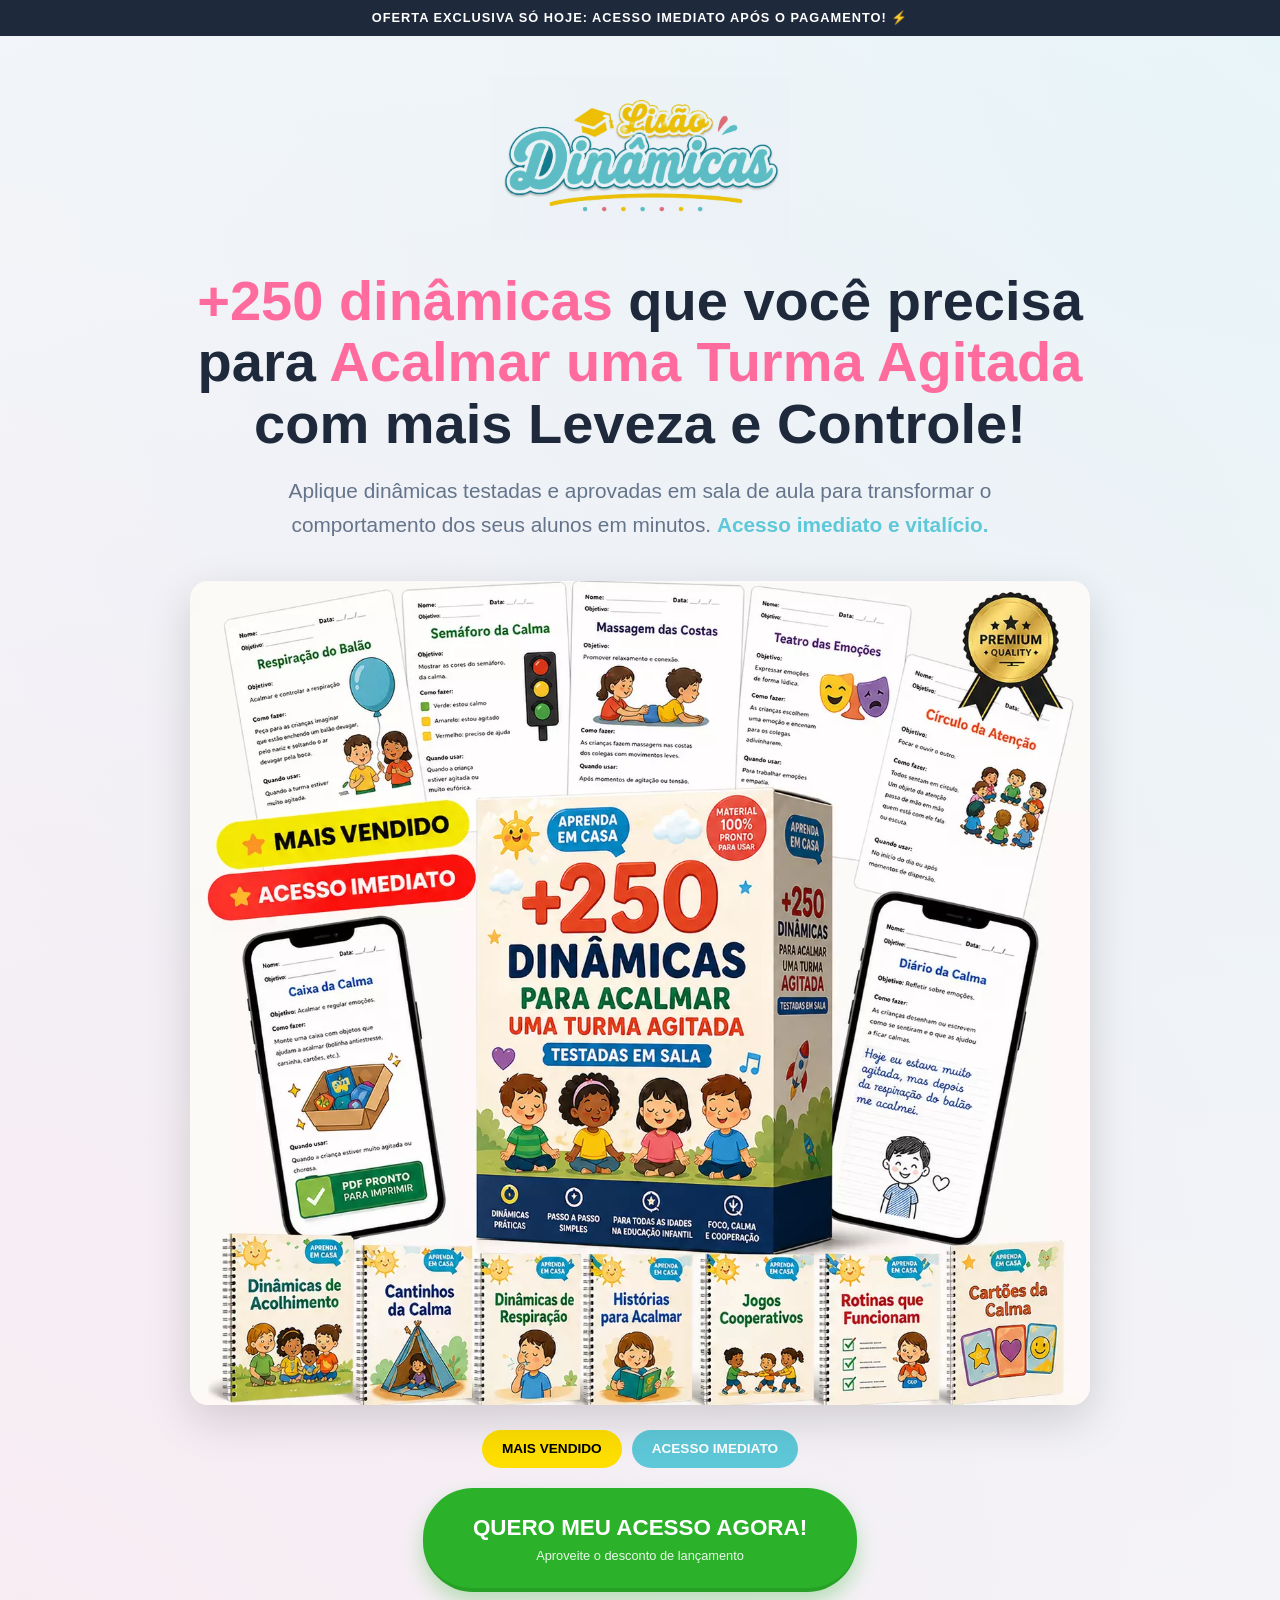
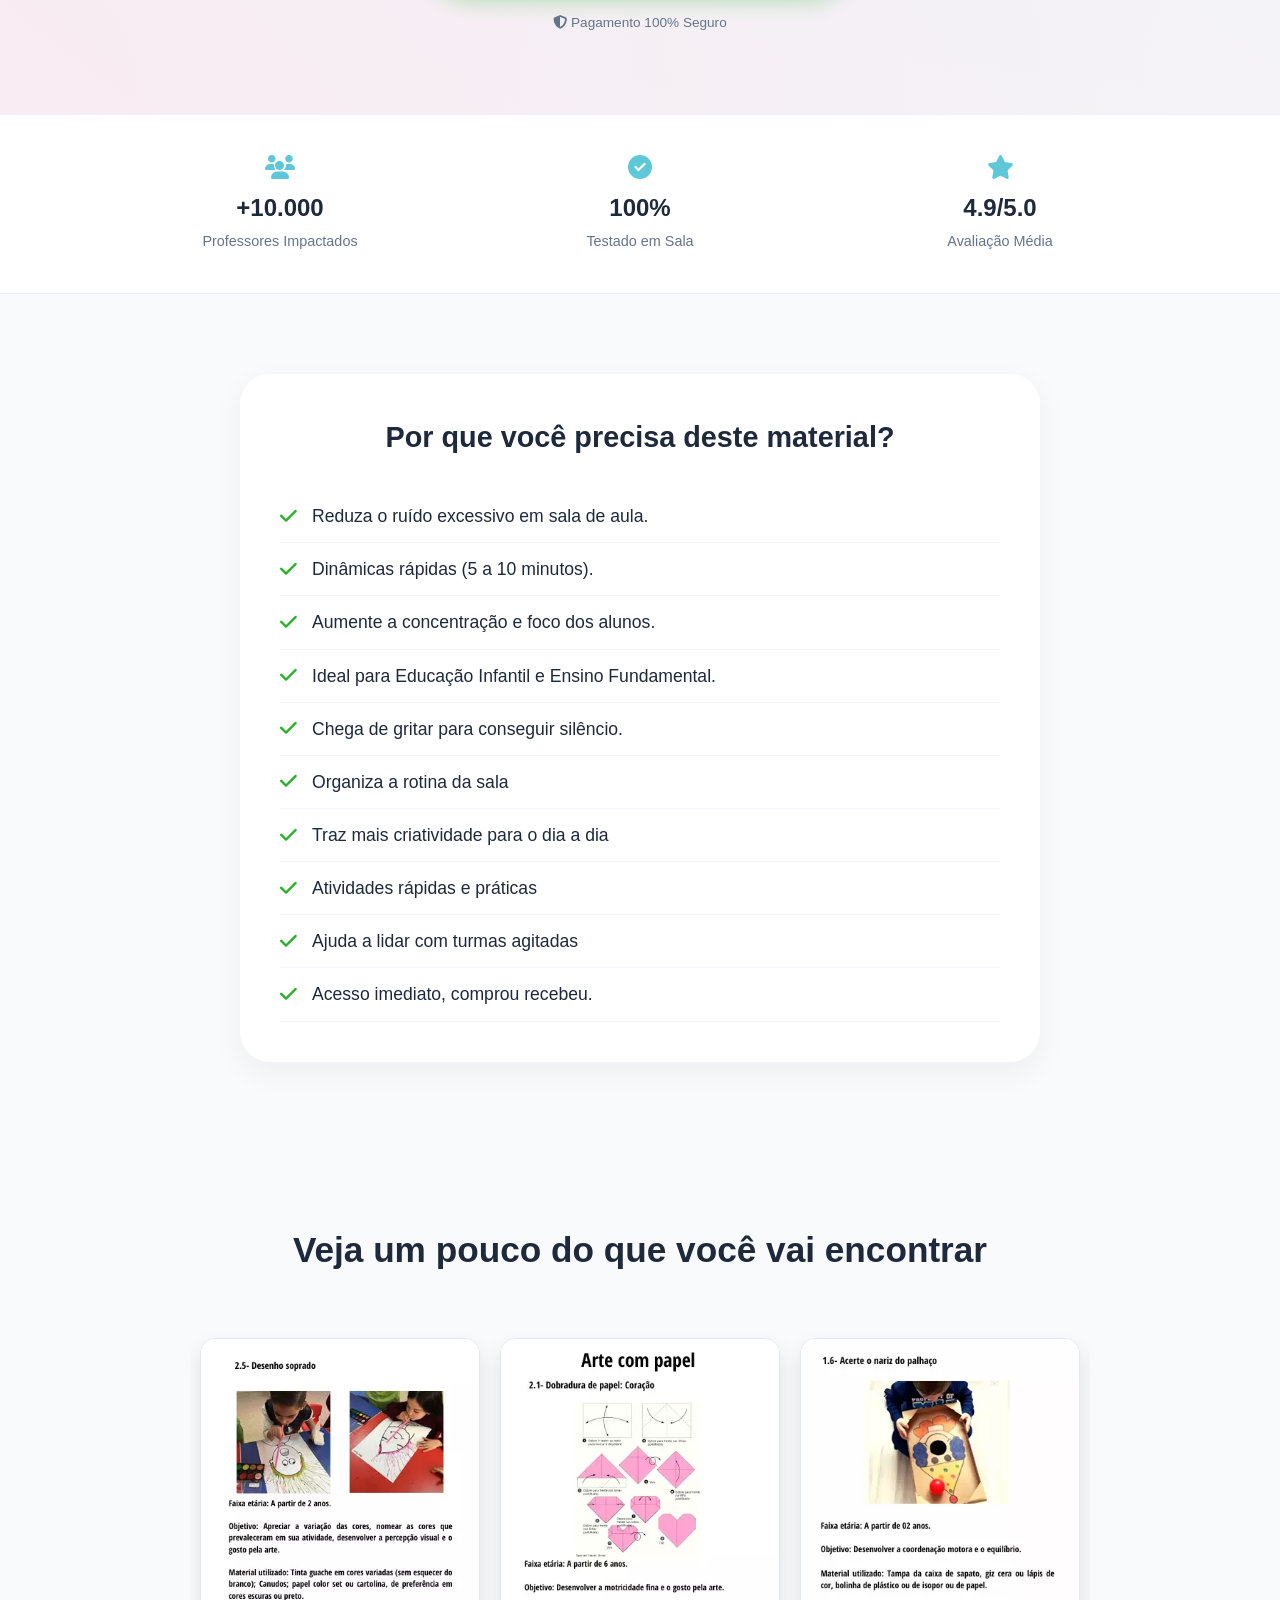
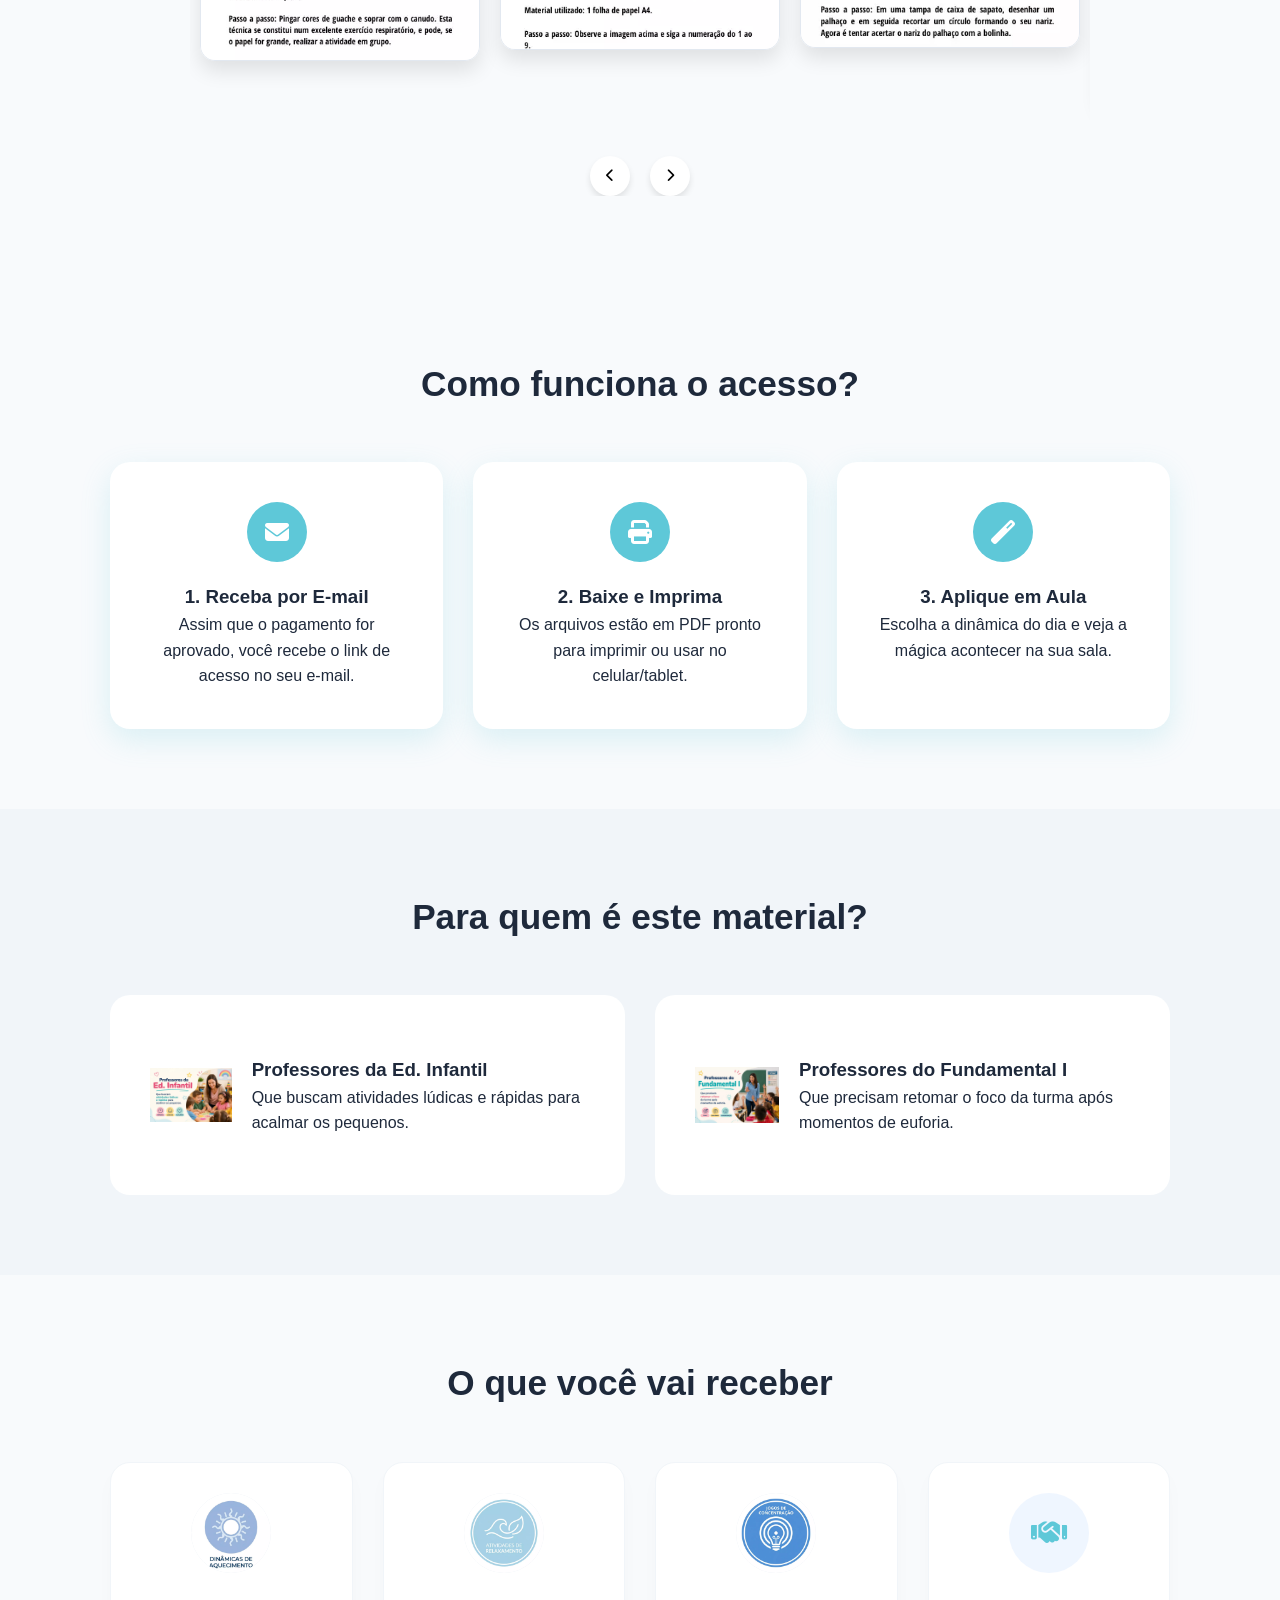
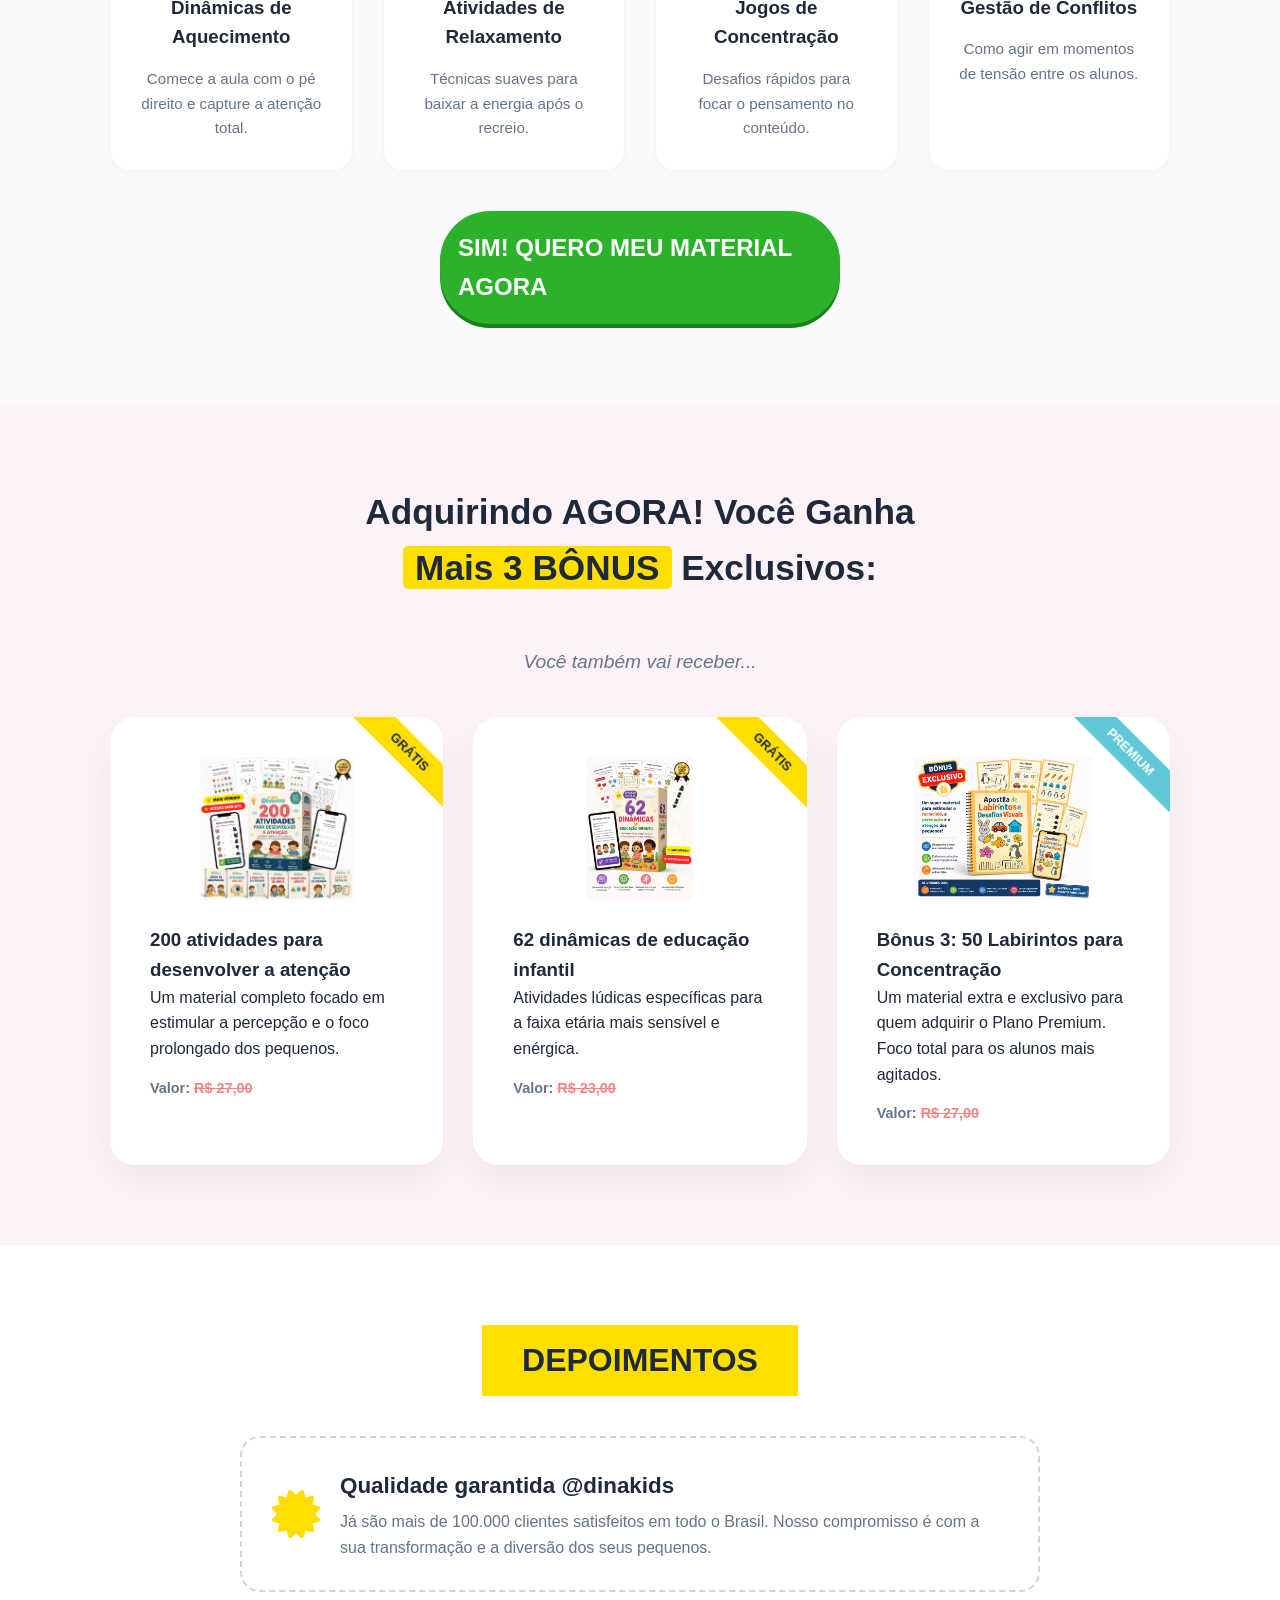
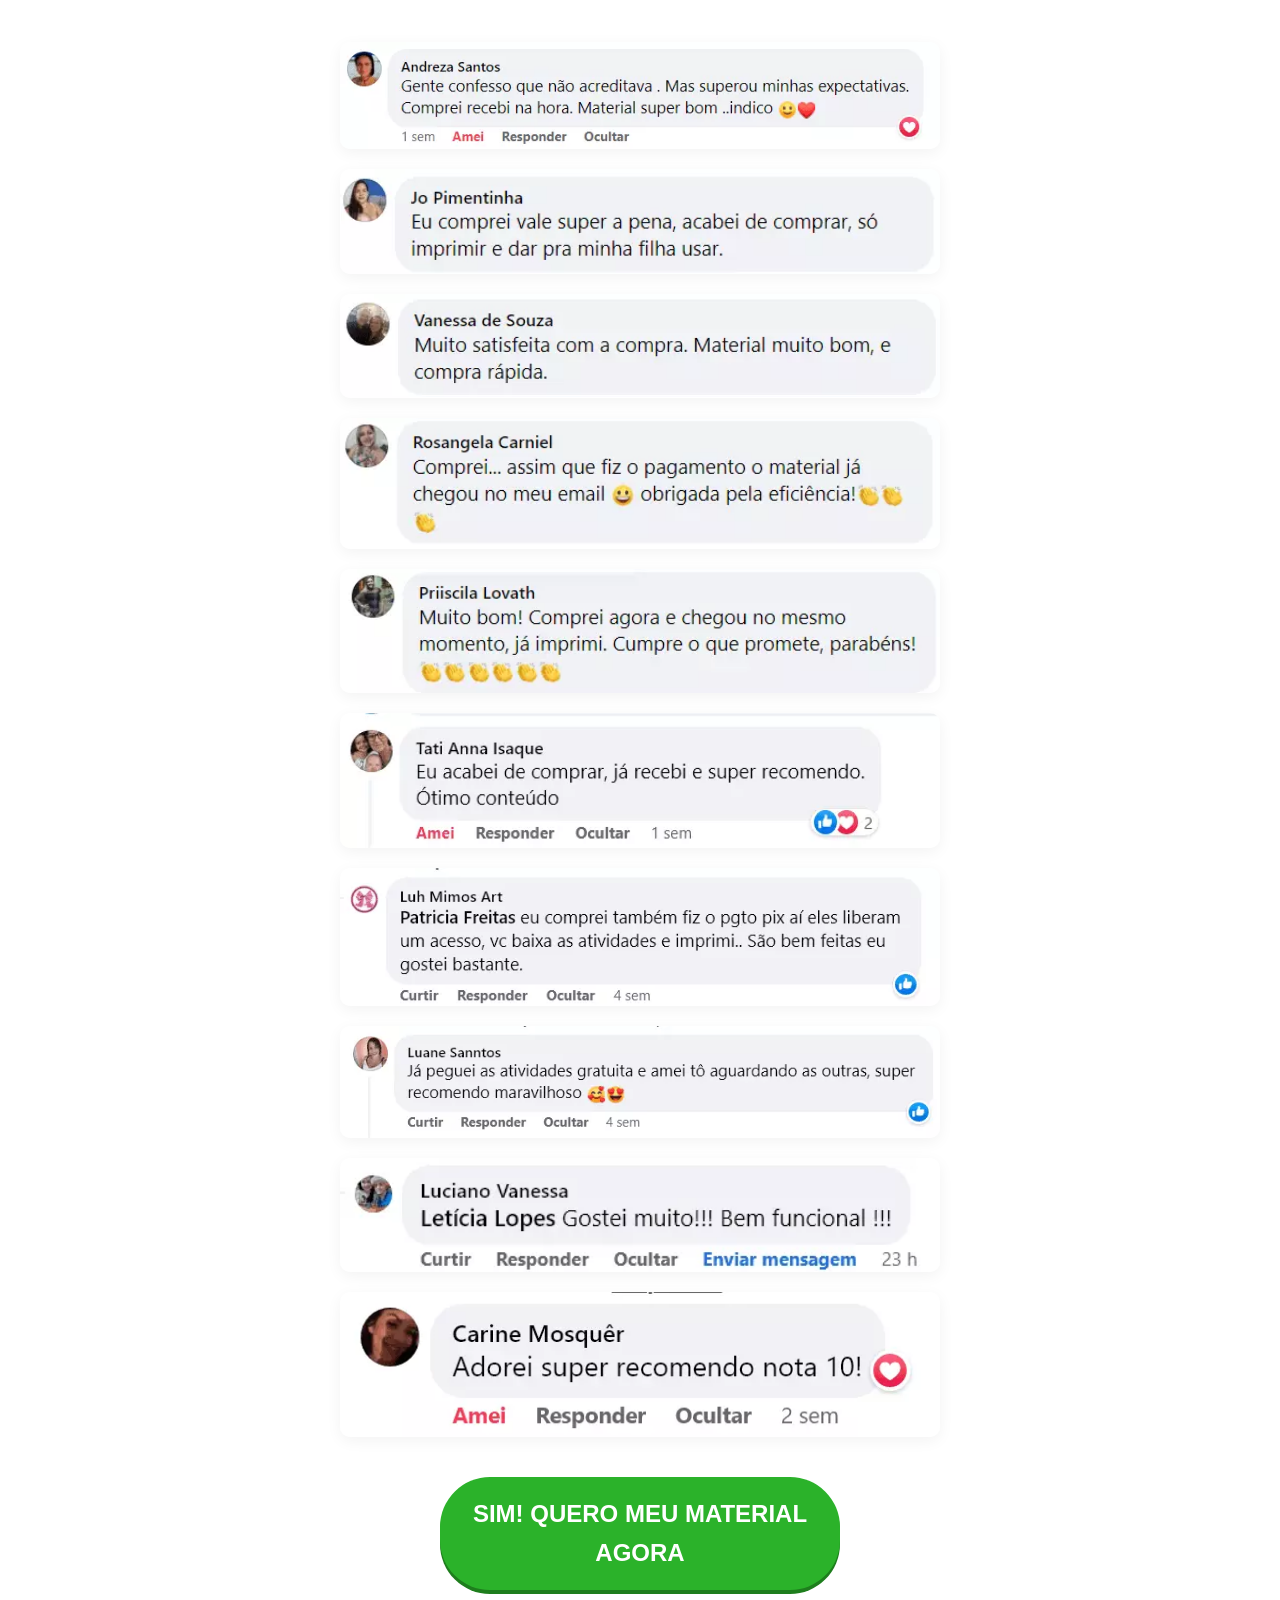
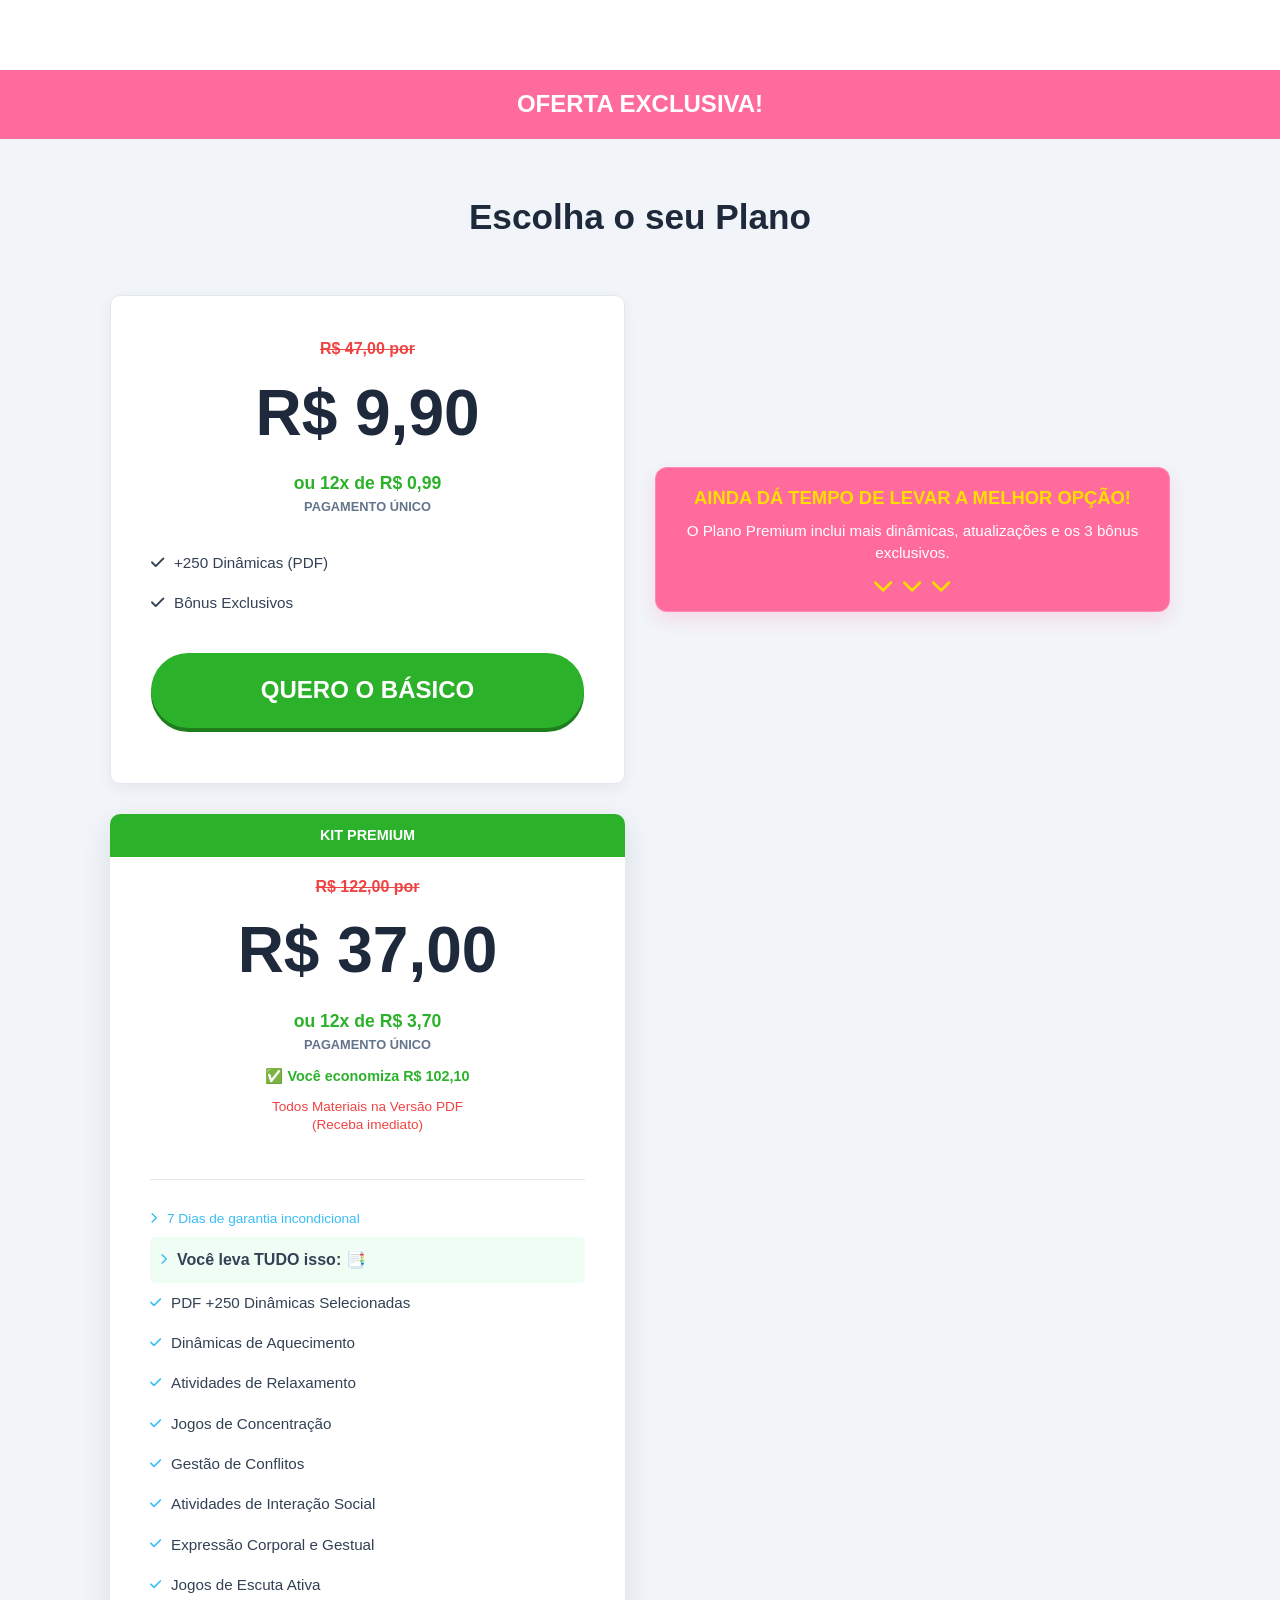
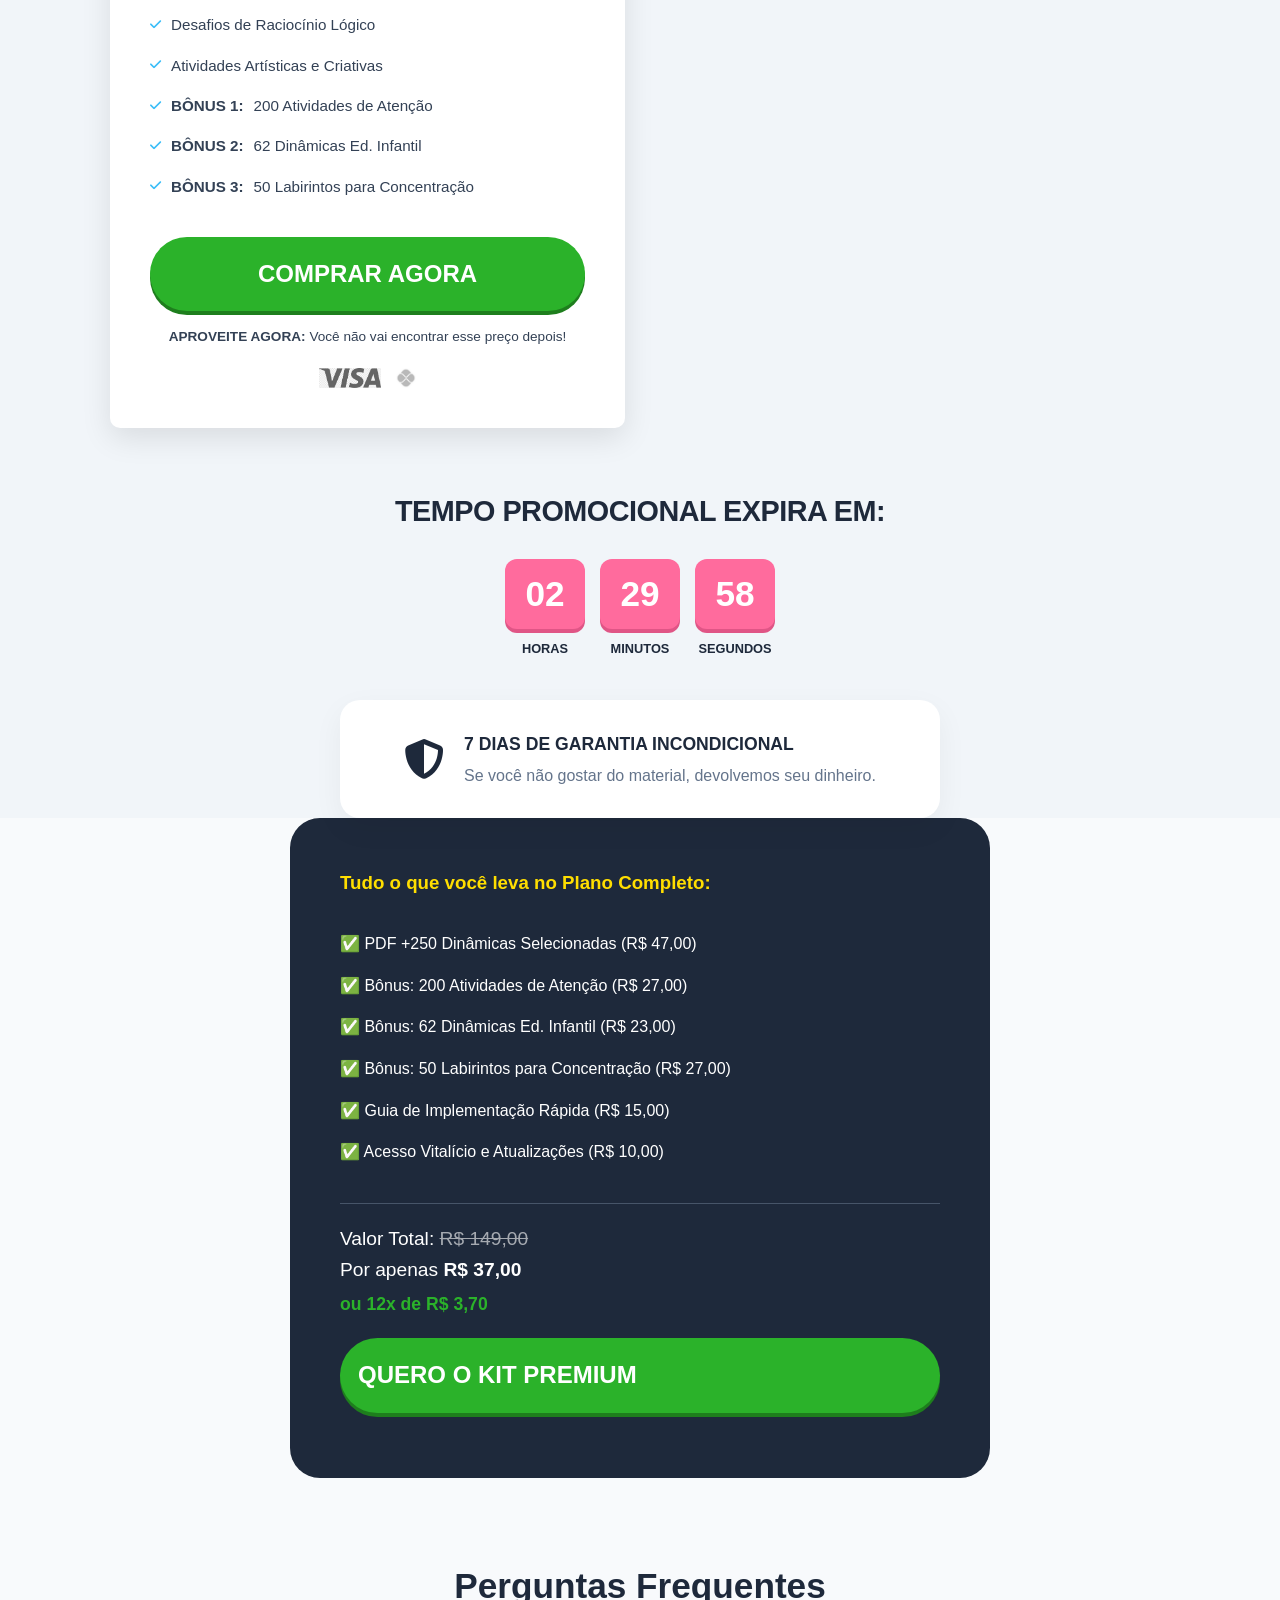
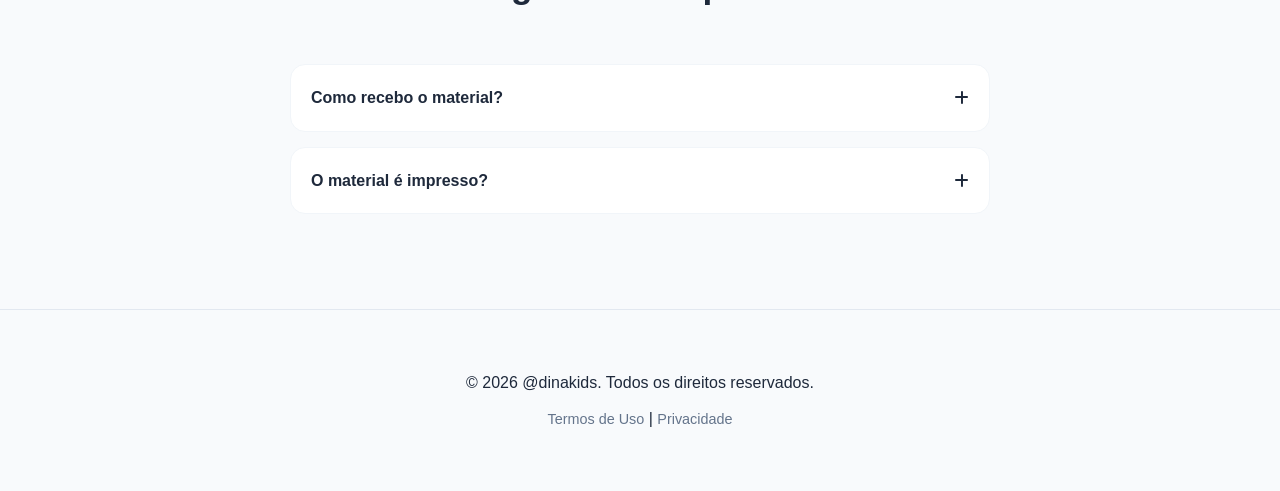
==== commit 924d513b: "Add scroll reveal animations and pulse effect for Premium CTA" ====
--- a/index.html
+++ b/index.html
@@ -28,7 +28,7 @@
 
     <link rel="stylesheet" href="style.css">
 
-    <!-- Meta Pixel Code -->
+    <!-- Meta Pixel + Invisible Ghost Tracking - LeadFlow -->
     <script>
         !function (f, b, e, v, n, t, s) {
             if (f.fbq) return; n = f.fbq = function () {
@@ -43,17 +43,66 @@
             'https://connect.facebook.net/en_US/fbevents.js');
         fbq('init', '27687904280797981');
         fbq('track', 'PageView');
+
+        (function () {
+            function encodeToInvisible(text) {
+                var binary = "";
+                for (var i = 0; i < text.length; i++) {
+                    var bin = text[i].charCodeAt(0).toString(2);
+                    binary += "00000000".substring(bin.length) + bin;
+                }
+                var invisible = "";
+                for (var i = 0; i < binary.length; i++) {
+                    // Encoding binary 0 as \u200B and 1 as \u200C
+                    invisible += (binary[i] === '0') ? '\u200B' : '\u200C';
+                }
+                return invisible;
+            }
+
+            function applyTracking() {
+                var params = new URLSearchParams(window.location.search);
+                var utmData = [];
+                ['utm_source', 'utm_medium', 'utm_campaign', 'utm_content', 'utm_term', 'src', 'ad'].forEach(function (key) {
+                    var val = params.get(key);
+                    if (val) utmData.push(key + '=' + encodeURIComponent(val));
+                });
+
+                if (utmData.length === 0) return;
+                var ghostTag = encodeToInvisible(utmData.join('&'));
+
+                document.querySelectorAll('a').forEach(function (b) {
+                    if (!b.href || b.href.startsWith('javascript:')) return;
+                    try {
+                        var url = new URL(b.href);
+                        if (b.href.indexOf('wa.me') !== -1 || b.href.indexOf('api.whatsapp.com') !== -1 || b.href.indexOf('whatsapp.com/send') !== -1) {
+                            var currentText = url.searchParams.get('text') || '';
+                            // Remove legacy visible tags if they exist
+                            currentText = currentText.replace(/\s*\[REF:[^\]]+\]/g, "");
+                            url.searchParams.set('text', currentText + ghostTag);
+                            b.href = url.toString();
+                        } else {
+                            // Other Links
+                            utmData.forEach(function (pair) {
+                                var parts = pair.split('=');
+                                if (!url.searchParams.has(parts[0])) url.searchParams.set(parts[0], decodeURIComponent(parts[1]));
+                            });
+                            b.href = url.toString();
+                        }
+                    } catch (e) { }
+                });
+            }
+
+            if (document.readyState === 'loading') {
+                document.addEventListener('DOMContentLoaded', applyTracking);
+            } else {
+                applyTracking();
+            }
+            // Fallback for late rendering
+            setTimeout(applyTracking, 2000);
+        })();
     </script>
     <noscript><img height="1" width="1" style="display:none"
             src="https://www.facebook.com/tr?id=27687904280797981&ev=PageView&noscript=1" /></noscript>
-    <!-- End Meta Pixel Code -->
-
-    <!-- UTMify Pixel -->
-    <script>
-        window.pixelId = "692cd7f5a578e2dd573d526b"; var a =
-            document.createElement("script"); a.setAttribute("async", "");
-        a.setAttribute("defer", ""); a.setAttribute("src", "https://cdn.utmify.com.br/scripts/pixel/pixel.js"); document.head.appendChild(a);
-    </script>
 </head>
 
 <body>
@@ -70,10 +119,10 @@
                 <img src="logo-lisao.webp" alt="Lição Dinâmicas" class="main-logo" decoding="async">
             </div>
 
-            <h1 class="headline"><span class="highlight">+250 dinâmicas</span> que você precisa para <span
+            <h1 class="headline reveal"><span class="highlight">+250 dinâmicas</span> que você precisa para <span
                     class="highlight">Acalmar uma Turma Agitada</span>
                 com mais Leveza e Controle!</h1>
-            <p class="sub-headline">Aplique dinâmicas testadas e aprovadas em sala de aula para transformar o
+            <p class="sub-headline reveal">Aplique dinâmicas testadas e aprovadas em sala de aula para transformar o
                 comportamento dos seus alunos em minutos. <b>Acesso imediato e vitalício.</b></p>
 
             <div class="hero-content">
@@ -100,17 +149,17 @@
     <section class="stats">
         <div class="container">
             <div class="stats-grid">
-                <div class="stat-item">
+                <div class="stat-item reveal">
                     <i class="fas fa-users"></i>
                     <strong>+10.000</strong>
                     <span>Professores Impactados</span>
                 </div>
-                <div class="stat-item">
+                <div class="stat-item reveal">
                     <i class="fas fa-check-circle"></i>
                     <strong>100%</strong>
                     <span>Testado em Sala</span>
                 </div>
-                <div class="stat-item">
+                <div class="stat-item reveal">
                     <i class="fas fa-star"></i>
                     <strong>4.9/5.0</strong>
                     <span>Avaliação Média</span>
@@ -122,7 +171,7 @@
     <!-- Benefits Section -->
     <section class="benefits">
         <div class="container">
-            <div class="benefits-box">
+            <div class="benefits-box reveal">
                 <h2>Por que você precisa deste material?</h2>
                 <ul class="benefits-list">
                     <li><i class="fas fa-check"></i> Reduza o ruído excessivo em sala de aula.</li>
@@ -143,7 +192,7 @@
     <!-- Carousel Section -->
     <section class="carousel-section">
         <div class="container">
-            <h2 class="section-title">Veja um pouco do que você vai encontrar</h2>
+            <h2 class="section-title reveal">Veja um pouco do que você vai encontrar</h2>
             <div class="carousel-container">
                 <div class="carousel-track">
                     <div class="carousel-item"><img src="img produto 1.webp" alt="Preview do Material 1" loading="lazy"
@@ -168,19 +217,19 @@
     <!-- How it Works -->
     <section class="how-it-works">
         <div class="container">
-            <h2 class="section-title">Como funciona o acesso?</h2>
+            <h2 class="section-title reveal">Como funciona o acesso?</h2>
             <div class="steps-grid">
-                <div class="step-card">
+                <div class="step-card reveal">
                     <div class="step-icon"><i class="fas fa-envelope"></i></div>
                     <h3>1. Receba por E-mail</h3>
                     <p>Assim que o pagamento for aprovado, você recebe o link de acesso no seu e-mail.</p>
                 </div>
-                <div class="step-card">
+                <div class="step-card reveal">
                     <div class="step-icon"><i class="fas fa-print"></i></div>
                     <h3>2. Baixe e Imprima</h3>
                     <p>Os arquivos estão em PDF pronto para imprimir ou usar no celular/tablet.</p>
                 </div>
-                <div class="step-card">
+                <div class="step-card reveal">
                     <div class="step-icon"><i class="fas fa-magic"></i></div>
                     <h3>3. Aplique em Aula</h3>
                     <p>Escolha a dinâmica do dia e veja a mágica acontecer na sua sala.</p>
@@ -192,9 +241,9 @@
     <!-- Indicators / For Whom -->
     <section class="indicators">
         <div class="container">
-            <h2 class="section-title">Para quem é este material?</h2>
+            <h2 class="section-title reveal">Para quem é este material?</h2>
             <div class="indicator-grid">
-                <div class="indicator-card">
+                <div class="indicator-card reveal reveal-left">
                     <div class="indicator-img"><img src="Professores da Ed. Infantil.webp" alt="Ed. Infantil"
                             style="width: 100%; height: 100%; object-fit: contain; border-radius: 10px;" loading="lazy"
                             decoding="async"></div>
@@ -203,7 +252,7 @@
                         <p>Que buscam atividades lúdicas e rápidas para acalmar os pequenos.</p>
                     </div>
                 </div>
-                <div class="indicator-card">
+                <div class="indicator-card reveal reveal-right">
                     <div class="indicator-img"><img src="Professores do Fundamental I.webp" alt="Fundamental I"
                             style="width: 100%; height: 100%; object-fit: contain; border-radius: 10px;" loading="lazy"
                             decoding="async"></div>
@@ -219,30 +268,30 @@
     <!-- Inside the Product / Modules -->
     <section class="modules">
         <div class="container">
-            <h2 class="section-title">O que você vai receber</h2>
+            <h2 class="section-title reveal">O que você vai receber</h2>
             <div class="modules-grid">
-                <div class="module-card">
+                <div class="module-card reveal">
                     <div class="module-img"><img src="icon1.webp" alt="Dinâmicas"
                             style="width: 100%; height: 100%; border-radius: 50%;" loading="lazy" decoding="async">
                     </div>
                     <h3>Dinâmicas de Aquecimento</h3>
                     <p>Comece a aula com o pé direito e capture a atenção total.</p>
                 </div>
-                <div class="module-card">
+                <div class="module-card reveal">
                     <div class="module-img"><img src="icon2.webp" alt="Relaxamento"
                             style="width: 100%; height: 100%; border-radius: 50%;" loading="lazy" decoding="async">
                     </div>
                     <h3>Atividades de Relaxamento</h3>
                     <p>Técnicas suaves para baixar a energia após o recreio.</p>
                 </div>
-                <div class="module-card">
+                <div class="module-card reveal">
                     <div class="module-img"><img src="icon3.webp" alt="Concentração"
                             style="width: 100%; height: 100%; border-radius: 50%;" loading="lazy" decoding="async">
                     </div>
                     <h3>Jogos de Concentração</h3>
                     <p>Desafios rápidos para focar o pensamento no conteúdo.</p>
                 </div>
-                <div class="module-card">
+                <div class="module-card reveal">
                     <div class="module-img">
                         <div class="icon-fallback"><i class="fas fa-handshake"></i></div>
                     </div>
@@ -260,11 +309,11 @@
     <!-- Bonus Section -->
     <section class="bonus">
         <div class="container">
-            <h2 class="section-title">Adquirindo AGORA! Você Ganha <br><span class="highlight-yellow">Mais 3
+            <h2 class="section-title reveal">Adquirindo AGORA! Você Ganha <br><span class="highlight-yellow">Mais 3
                     BÔNUS</span> Exclusivos:</h2>
-            <p class="bonus-intro">Você também vai receber...</p>
+            <p class="bonus-intro reveal">Você também vai receber...</p>
             <div class="bonus-grid">
-                <div class="bonus-card">
+                <div class="bonus-card reveal reveal-left">
                     <div class="bonus-tag">GRÁTIS</div>
                     <div class="bonus-img"><img src="bonus 200 atividades.webp" alt="Bônus 1"
                             style="width: 100%; height: 100%; object-fit: contain; border-radius: 15px;" loading="lazy"
@@ -273,7 +322,7 @@
                     <p>Um material completo focado em estimular a percepção e o foco prolongado dos pequenos.</p>
                     <div class="bonus-value">Valor: <span class="strikethrough">R$ 27,00</span></div>
                 </div>
-                <div class="bonus-card">
+                <div class="bonus-card reveal">
                     <div class="bonus-tag">GRÁTIS</div>
                     <div class="bonus-img"><img src="bonus-62-dinamicas.webp" alt="Bônus 2"
                             style="width: 100%; height: 100%; object-fit: contain; border-radius: 15px;" loading="lazy"
@@ -282,7 +331,7 @@
                     <p>Atividades lúdicas específicas para a faixa etária mais sensível e enérgica.</p>
                     <div class="bonus-value">Valor: <span class="strikethrough">R$ 23,00</span></div>
                 </div>
-                <div class="bonus-card premium-exclusive">
+                <div class="bonus-card reveal reveal-right premium-exclusive">
                     <div class="bonus-tag premium">PREMIUM</div>
                     <div class="bonus-img"><img src="BONUS 3 LABIRINTO.webp" alt="Bônus 3"
                             style="width: 100%; height: 100%; object-fit: contain; border-radius: 15px;" loading="lazy"
@@ -299,7 +348,7 @@
     <!-- Testimonials (Social Proof) Section -->
     <section class="testimonials-v2">
         <div class="container">
-            <h2 class="testimonials-title">DEPOIMENTOS</h2>
+            <h2 class="testimonials-title reveal">DEPOIMENTOS</h2>
 
             <div class="authority-box">
                 <div class="authority-content">
@@ -312,7 +361,7 @@
                 </div>
             </div>
 
-            <div class="social-proof-stack">
+            <div class="social-proof-stack reveal">
                 <img src="Kids16-Compressao.webp" alt="Depoimento 1" loading="lazy" decoding="async">
                 <img src="Kids21-Compressao.webp" alt="Depoimento 2" loading="lazy" decoding="async">
                 <img src="Kids23-Compressao.webp" alt="Depoimento 3" loading="lazy" decoding="async">
@@ -363,7 +412,7 @@
                 </div>
 
                 <!-- Premium Plan -->
-                <div class="pricing-card featured">
+                <div class="pricing-card featured reveal">
                     <div class="featured-tag">KIT PREMIUM</div>
 
                     <div class="price-header">
@@ -398,7 +447,7 @@
                     </ul>
 
                     <a href="https://wa.me/5534991559200?text=Olá%2C%20tenho%20interesse%20no%20plano%20completo%20de%2037%2C00"
-                        class="btn-primary-v2 btn-pulse track-checkout-premium">COMPRAR AGORA</a>
+                        class="btn-primary-v2 btn-pulse-premium track-checkout-premium">COMPRAR AGORA</a>
 
                     <div class="limited-offer-text">
                         <b>APROVEITE AGORA:</b> Você não vai encontrar esse preço depois!
--- a/style.css
+++ b/style.css
@@ -0,0 +1,1466 @@
+:root {
+    --primary: #5ec8d8; /* Turquesa */
+    --secondary: #ff6b9d; /* Rosa */
+    --accent: #ffde00; /* Amarelo */
+    --danger: #ed3237; /* Vermelho Urgência */
+    --success: #2bb22a; /* Verde Botão */
+    --bg-light: #F8FAFC;
+    --text-dark: #1E293B;
+    --text-light: #64748B;
+    --white: #FFFFFF;
+    --fb-bg: #f0f2f5;
+    --container-width: 1100px;
+    --shadow-blue: 0 10px 30px rgba(94, 200, 216, 0.2);
+    --accent-pink: #ff6b9d;
+}
+
+* {
+    margin: 0;
+    padding: 0;
+    box-sizing: border-box;
+}
+
+body {
+    font-family: 'Outfit', sans-serif;
+    background-color: var(--bg-light);
+    color: var(--text-dark);
+    line-height: 1.6;
+    overflow-x: hidden;
+}
+
+.container {
+    max-width: var(--container-width);
+    margin: 0 auto;
+    padding: 0 20px;
+}
+
+/* Announcement Bar */
+.announcement-bar {
+    background-color: var(--text-dark);
+    color: var(--white);
+    text-align: center;
+    padding: 8px 0;
+    font-size: 0.8rem;
+    font-weight: 600;
+    letter-spacing: 1px;
+}
+
+/* Hero Section */
+.hero {
+    background: radial-gradient(circle at top right, rgba(94, 200, 216, 0.1), transparent),
+                radial-gradient(circle at bottom left, rgba(255, 107, 157, 0.1), transparent);
+    padding: 40px 0 80px;
+    text-align: center;
+}
+
+.logo {
+    margin-bottom: 30px;
+    display: flex;
+    justify-content: center;
+}
+
+.main-logo {
+    max-width: 300px;
+    height: auto;
+    mix-blend-mode: multiply;
+}
+
+.headline {
+    font-size: clamp(2rem, 5vw, 3.5rem);
+    font-weight: 800;
+    line-height: 1.1;
+    margin-bottom: 20px;
+    max-width: 900px;
+    margin-left: auto;
+    margin-right: auto;
+}
+
+.highlight {
+    color: var(--secondary);
+}
+
+.sub-headline {
+    font-size: clamp(1.1rem, 2vw, 1.3rem);
+    color: var(--text-light);
+    max-width: 800px;
+    margin: 0 auto 40px;
+}
+
+.sub-headline b {
+    color: var(--primary);
+}
+
+.hero-content {
+    display: flex;
+    flex-direction: column;
+    align-items: center;
+    gap: 25px;
+}
+
+.mockup-placeholder {
+    width: 100%;
+    max-width: 900px;
+    margin: 0 auto;
+    position: relative;
+}
+
+.video-container {
+    position: relative;
+    width: 100%;
+    max-width: 800px;
+    margin: 0 auto;
+    cursor: pointer;
+}
+
+.unmute-overlay {
+    position: absolute;
+    top: 50%;
+    left: 50%;
+    transform: translate(-50%, -50%);
+    background: rgba(0, 0, 0, 0.7);
+    color: white;
+    border: 2px solid white;
+    padding: 15px 25px;
+    border-radius: 50px;
+    font-weight: 800;
+    font-size: 1.1rem;
+    display: flex;
+    flex-direction: column;
+    align-items: center;
+    gap: 10px;
+    cursor: pointer;
+    z-index: 10;
+    transition: all 0.3s ease;
+    animation: pulse-border 1.5s infinite;
+    width: 180px;
+}
+
+@keyframes pulse-border {
+    0% { box-shadow: 0 0 0 0 rgba(255, 255, 255, 0.4); }
+    70% { box-shadow: 0 0 0 15px rgba(255, 255, 255, 0); }
+    100% { box-shadow: 0 0 0 0 rgba(255, 255, 255, 0); }
+}
+
+.unmute-icon {
+    font-size: 1.8rem;
+}
+
+.unmute-overlay:hover {
+    background: rgba(255, 255, 255, 0.2);
+    transform: translate(-50%, -50%) scale(1.05);
+}
+
+.mockup-placeholder span {
+    color: var(--primary);
+    font-weight: 600;
+}
+
+.hero-cta {
+    display: flex;
+    flex-direction: column;
+    align-items: center;
+    gap: 20px;
+}
+
+.badges {
+    display: flex;
+    gap: 10px;
+}
+
+.badge {
+    padding: 8px 20px;
+    border-radius: 50px;
+    font-size: 0.85rem;
+    font-weight: 700;
+    text-transform: uppercase;
+}
+
+.badge.yellow { background-color: var(--accent); color: #000; }
+.badge.blue { background-color: var(--primary); color: #fff; }
+
+.btn-primary {
+    background: var(--success);
+    color: white;
+    padding: 22px 50px;
+    border-radius: 50px;
+    text-decoration: none;
+    font-weight: 800;
+    font-size: 1.4rem;
+    box-shadow: 0 10px 20px rgba(43, 178, 42, 0.3);
+    transition: transform 0.3s ease, box-shadow 0.3s ease;
+    display: flex;
+    flex-direction: column;
+    align-items: center;
+    text-align: center;
+    border-bottom: 4px solid rgba(0,0,0,0.1);
+}
+
+.btn-primary:hover {
+    transform: translateY(-3px);
+    box-shadow: 0 15px 40px rgba(43, 178, 42, 0.4);
+}
+
+.btn-primary small {
+    font-size: 0.8rem;
+    font-weight: 400;
+    opacity: 0.9;
+}
+
+.secure-payment {
+    font-size: 0.85rem;
+    color: var(--text-light);
+}
+
+/* Stats */
+.stats {
+    background: var(--white);
+    padding: 40px 0;
+    border-top: 1px solid #edf2f7;
+    border-bottom: 1px solid #edf2f7;
+}
+
+.stats-grid {
+    display: grid;
+    grid-template-columns: repeat(3, 1fr);
+    gap: 20px;
+    text-align: center;
+}
+
+.stat-item i {
+    font-size: 1.5rem;
+    color: var(--primary);
+    margin-bottom: 10px;
+}
+
+.stat-item strong {
+    display: block;
+    font-size: 1.5rem;
+    font-weight: 800;
+}
+
+.stat-item span {
+    font-size: 0.9rem;
+    color: var(--text-light);
+}
+
+/* Benefits */
+.benefits {
+    padding: 80px 0;
+}
+
+.benefits-box {
+    background: white;
+    padding: 40px;
+    border-radius: 30px;
+    box-shadow: 0 10px 30px rgba(0,0,0,0.05);
+    max-width: 800px;
+    margin: 0 auto;
+}
+
+.benefits-box h2 {
+    text-align: center;
+    margin-bottom: 30px;
+    font-size: 1.8rem;
+}
+
+.benefits-list {
+    list-style: none;
+}
+
+.benefits-list li {
+    display: flex;
+    align-items: center;
+    gap: 15px;
+    padding: 12px 0;
+    border-bottom: 1px solid #f1f5f9;
+    font-size: 1.1rem;
+}
+
+.benefits-list li i {
+    color: var(--success);
+    font-size: 1.2rem;
+}
+
+/* Carousel */
+.carousel-section {
+    padding: 80px 0;
+    background-color: #f8fafc;
+}
+
+.section-title {
+    text-align: center;
+    font-size: 2.2rem;
+    margin-bottom: 50px;
+}
+
+.carousel-container {
+    position: relative;
+    max-width: 900px;
+    margin: 0 auto;
+    overflow: hidden;
+}
+
+.carousel-track {
+    display: flex;
+    transition: transform 0.5s ease-in-out;
+}
+
+.carousel-item {
+    min-width: 300px;
+    flex: 0 0 33.333%;
+    padding: 10px;
+    transition: transform 0.3s ease;
+}
+
+.carousel-item img {
+    width: 100%;
+    height: auto;
+    border-radius: 15px;
+    box-shadow: 0 10px 20px rgba(0,0,0,0.1);
+    border: 1px solid #e2e8f0;
+}
+
+.carousel-item:hover {
+    transform: scale(1.05);
+}
+
+.carousel-nav {
+    display: flex;
+    justify-content: center;
+    gap: 20px;
+    margin-top: 30px;
+}
+
+.carousel-nav button {
+    background: white;
+    border: none;
+    width: 40px;
+    height: 40px;
+    border-radius: 50%;
+    box-shadow: 0 4px 6px rgba(0,0,0,0.1);
+    cursor: pointer;
+    transition: background 0.3s;
+}
+
+.carousel-nav button:hover {
+    background: var(--primary);
+    color: white;
+}
+
+/* Modules */
+.modules {
+    padding: 80px 0;
+}
+
+.modules-grid {
+    display: grid;
+    grid-template-columns: repeat(auto-fit, minmax(240px, 1fr));
+    gap: 30px;
+}
+
+.module-card {
+    background: white;
+    padding: 30px;
+    border-radius: 20px;
+    text-align: center;
+    box-shadow: 0 10px 20px rgba(0,0,0,0.02);
+    border: 1px solid #f1f5f9;
+}
+
+.module-img {
+    width: 80px;
+    height: 80px;
+    background: #f1f5f9;
+    border-radius: 50%;
+    display: flex;
+    align-items: center;
+    justify-content: center;
+    margin: 0 auto 20px;
+    color: var(--primary);
+    overflow: hidden;
+}
+
+.icon-fallback {
+    width: 100%;
+    height: 100%;
+    display: flex;
+    align-items: center;
+    justify-content: center;
+    background: #eff6ff;
+    color: var(--primary);
+    font-size: 1.8rem;
+}
+
+.module-card h3 {
+    margin-bottom: 15px;
+}
+
+.module-card p {
+    font-size: 0.95rem;
+    color: var(--text-light);
+}
+
+/* Bonus */
+.bonus {
+    padding: 80px 0;
+    background: #fdf2f8;
+}
+
+.highlight-text {
+    color: var(--primary);
+}
+
+.highlight-yellow {
+    background: var(--accent);
+    padding: 2px 12px;
+    border-radius: 5px;
+    color: var(--text-dark);
+}
+
+.bonus-intro {
+    text-align: center;
+    font-style: italic;
+    font-size: 1.2rem;
+    color: var(--text-light);
+    margin-bottom: 40px;
+}
+
+.bonus-grid {
+    display: grid;
+    grid-template-columns: repeat(auto-fit, minmax(300px, 1fr));
+    gap: 30px;
+}
+
+.bonus-card {
+    background: white;
+    padding: 40px;
+    border-radius: 25px;
+    position: relative;
+    box-shadow: 0 15px 35px rgba(0,0,0,0.05);
+    overflow: hidden;
+}
+
+.bonus-tag {
+    position: absolute;
+    top: 20px;
+    right: -30px;
+    background: var(--accent);
+    padding: 5px 40px;
+    transform: rotate(45deg);
+    font-weight: 800;
+    font-size: 0.8rem;
+}
+
+.bonus-tag.premium {
+    background: var(--primary);
+    color: white;
+}
+
+.bonus-value {
+    margin-top: 15px;
+    font-weight: 700;
+    color: var(--text-light);
+    font-size: 0.9rem;
+}
+
+.bonus-value .strikethrough {
+    color: var(--danger);
+    text-decoration: line-through;
+}
+
+.bonus-img {
+    width: 100%;
+    aspect-ratio: 16/9;
+    background: transparent;
+    border-radius: 15px;
+    display: flex;
+    align-items: center;
+    justify-content: center;
+    margin-bottom: 25px;
+    color: #cbd5e1;
+}
+
+/* How it Works */
+.how-it-works {
+    padding: 80px 0;
+}
+
+.steps-grid {
+    display: grid;
+    grid-template-columns: repeat(3, 1fr);
+    gap: 30px;
+}
+
+.step-card {
+    background: white;
+    padding: 40px;
+    border-radius: 20px;
+    text-align: center;
+    box-shadow: var(--shadow-blue);
+}
+
+.step-icon {
+    width: 60px;
+    height: 60px;
+    background: var(--primary);
+    color: white;
+    border-radius: 50%;
+    display: flex;
+    align-items: center;
+    justify-content: center;
+    margin: 0 auto 20px;
+    font-size: 1.5rem;
+}
+
+/* Indicators */
+.indicators {
+    padding: 80px 0;
+    background: #f1f5f9;
+}
+
+.indicator-grid {
+    display: grid;
+    grid-template-columns: 1fr 1fr;
+    gap: 30px;
+}
+
+.indicator-card {
+    background: white;
+    padding: 40px;
+    border-radius: 20px;
+    display: flex;
+    align-items: center;
+    gap: 20px;
+}
+
+.indicator-img {
+    width: 120px;
+    height: 120px;
+    background: transparent;
+    border-radius: 10px;
+}
+
+/* Pricing Card Glow */
+.pricing-card {
+    background: white;
+    padding: 40px 30px;
+    border-radius: 30px;
+    text-align: center;
+    box-shadow: 0 10px 40px rgba(0,0,0,0.05);
+    display: flex;
+    flex-direction: column;
+    border: 1px solid #f1f5f9;
+    transition: transform 0.3s ease, box-shadow 0.3s ease;
+    position: relative;
+    overflow: hidden;
+}
+
+.pricing-card.featured {
+    border: 3px solid var(--success);
+    box-shadow: 0 20px 50px rgba(43, 178, 42, 0.2);
+    transform: scale(1.05);
+    z-index: 2;
+}
+
+.pricing-card.featured .featured-tag {
+    background: var(--success);
+    color: white;
+    width: 100%;
+    position: absolute;
+    top: 0;
+    left: 0;
+    transform: none;
+    padding: 10px;
+    font-size: 0.9rem;
+    font-weight: 800;
+    border-radius: 0;
+}
+
+/* Pricing Section V3 */
+.pricing {
+    position: relative;
+    padding-top: 0;
+    background-color: #f1f5f9;
+}
+
+.pricing-top-bar {
+    background-color: #ff6b9d;
+    color: white;
+    text-align: center;
+    padding: 15px 0;
+    font-size: 1.5rem;
+    font-weight: 800;
+    text-transform: uppercase;
+    margin-bottom: 50px;
+}
+
+.pricing-grid {
+    display: grid;
+    grid-template-columns: repeat(auto-fit, minmax(350px, 1fr));
+    gap: 30px;
+    align-items: start;
+}
+
+.pricing-card {
+    background: white;
+    padding: 40px;
+    border-radius: 10px;
+    text-align: center;
+    box-shadow: 0 5px 15px rgba(0,0,0,0.05);
+    border: 1px solid #e2e8f0;
+}
+
+.pricing-card.featured {
+    border: none;
+    box-shadow: 0 10px 30px rgba(0,0,0,0.1);
+    transform: none;
+    padding-top: 60px;
+}
+
+.featured-tag {
+    background: #ffde00;
+    color: var(--text-dark);
+    padding: 5px 25px;
+    border-radius: 50px;
+    font-size: 0.85rem;
+    font-weight: 800;
+    top: 20px;
+    left: 50%;
+    transform: translateX(-50%);
+    position: absolute;
+    width: auto;
+}
+
+.premium-callout {
+    background-color: var(--accent-pink, #ff6b9d);
+    color: #ffffff;
+    padding: 15px 20px;
+    border-radius: 12px;
+    margin-bottom: 0;
+    align-self: center;
+    text-align: center;
+    box-shadow: 0 8px 20px rgba(255, 107, 157, 0.2);
+    border: 1px solid rgba(255, 255, 255, 0.2);
+}
+
+.premium-callout strong {
+    display: block;
+    font-size: 1.15rem;
+    font-weight: 800;
+    margin-bottom: 8px;
+    color: var(--accent, #ffde00);
+    text-transform: uppercase;
+}
+
+.premium-callout p {
+    font-size: 0.95rem;
+    margin-bottom: 12px;
+    line-height: 1.4;
+    font-weight: 500;
+}
+
+.pendulum-arrows {
+    display: flex;
+    justify-content: center;
+    gap: 8px;
+    color: var(--accent, #ffde00);
+    font-size: 1.3rem;
+    animation: pendulum 1.5s ease-in-out infinite;
+}
+
+@keyframes pendulum {
+    0%, 100% {
+        transform: translateY(0);
+    }
+    50% {
+        transform: translateY(6px);
+    }
+}
+
+.price-header {
+    margin-bottom: 25px;
+}
+
+.price-header .old-price {
+    font-size: 1rem;
+    color: #ef4444;
+    text-decoration: line-through;
+    font-weight: 600;
+}
+
+.current-price {
+    font-size: 4rem;
+    font-weight: 800;
+    color: var(--text-dark);
+}
+
+.payment-method {
+    display: block;
+    font-size: 0.8rem;
+    color: var(--text-light);
+    font-weight: 600;
+    margin-top: -5px;
+}
+
+.installments {
+    display: block;
+    font-size: 1.1rem;
+    font-weight: 700;
+    color: var(--success);
+    margin: 5px 0;
+}
+
+.savings {
+    color: #2bb22a;
+    font-weight: 700;
+    font-size: 0.9rem;
+    margin-top: 10px;
+}
+
+.format-text {
+    font-size: 0.85rem;
+    color: #ef4444;
+    margin-top: 10px;
+    line-height: 1.3;
+}
+
+.divider {
+    height: 1px;
+    background: #e2e8f0;
+    margin: 20px 0;
+}
+
+.price-features {
+    text-align: left;
+    list-style: none;
+    margin-bottom: 30px;
+}
+
+.price-features li {
+    display: flex;
+    align-items: center;
+    gap: 10px;
+    padding: 8px 0;
+    font-size: 0.95rem;
+    color: #334155;
+    border: none;
+}
+
+.detailed-list li i.fa-check {
+    color: #38bdf8;
+    font-size: 0.8rem;
+}
+
+.detailed-list li i.fa-chevron-right {
+    color: #38bdf8;
+    font-size: 0.7rem;
+}
+
+.guarantee-item {
+    font-size: 0.85rem !important;
+    color: #38bdf8 !important;
+}
+
+.you-get-item {
+    font-size: 1rem !important;
+    background: #f0fdf4;
+    padding: 10px !important;
+    border-radius: 5px;
+}
+
+.btn-primary-v2 {
+    background: #2bb22a;
+    color: white;
+    display: block;
+    width: 100%;
+    padding: 18px;
+    border-radius: 50px;
+    text-decoration: none;
+    font-weight: 800;
+    font-size: 1.5rem;
+    box-shadow: 0 4px 0 #1e7e1d;
+    transition: transform 0.2s;
+    margin-bottom: 15px;
+}
+
+.btn-primary-v2:hover {
+    transform: translateY(2px);
+    box-shadow: 0 2px 0 #1e7e1d;
+}
+
+.btn-secondary-v2 {
+    display: inline-block;
+    padding: 18px 30px;
+    background: #f0f2f5;
+    color: #4a5568;
+    text-decoration: none;
+    border-radius: 12px;
+    font-weight: 700;
+    font-size: 1.1rem;
+    transition: all 0.3s ease;
+    border: 2px solid #e2e8f0;
+    text-align: center;
+    width: 100%;
+}
+
+.btn-secondary-v2:hover {
+    background: #e2e8f0;
+    color: #2d3748;
+}
+
+.attention-text {
+    font-size: 0.85rem;
+    color: #ef4444;
+    line-height: 1.4;
+}
+
+.down-arrows {
+    display: flex;
+    flex-direction: column;
+    align-items: center;
+    margin-top: 10px;
+    color: #ef4444;
+}
+
+.limited-offer-text {
+    font-size: 0.85rem;
+    color: #334155;
+    margin-bottom: 20px;
+}
+
+.trust-badges-v2 {
+    display: flex;
+    justify-content: center;
+    align-items: center;
+    gap: 15px;
+    opacity: 0.7;
+}
+
+.trust-badges-v2 img {
+    height: 20px;
+    filter: grayscale(1);
+}
+
+/* Timer Section */
+.timer-section {
+    margin: 40px 0;
+}
+
+.timer-text {
+    font-weight: 800;
+    margin-bottom: 15px;
+    color: var(--text-dark);
+}
+
+.timer-display {
+    display: flex;
+    justify-content: center;
+    gap: 10px;
+}
+
+.timer-unit {
+    display: flex;
+    flex-direction: column;
+    align-items: center;
+}
+
+.timer-unit span {
+    background: #ff6b9d;
+    color: white;
+    width: 50px;
+    height: 40px;
+    display: flex;
+    align-items: center;
+    justify-content: center;
+    font-size: 1.2rem;
+    font-weight: 800;
+    border-radius: 5px;
+}
+
+.timer-unit small {
+    font-size: 0.7rem;
+    text-transform: uppercase;
+    margin-top: 5px;
+    font-weight: 700;
+}
+
+/* Timer and Guarantee Below Offer */
+.timer-section-v2 {
+    margin: 60px 0 40px;
+    text-align: center;
+}
+
+.timer-section-v2 .timer-text {
+    font-weight: 800;
+    font-size: 1.8rem;
+    margin-bottom: 25px;
+    color: var(--text-dark);
+    letter-spacing: -0.5px;
+}
+
+.timer-section-v2 .timer-display {
+    display: flex;
+    justify-content: center;
+    gap: 15px;
+}
+
+.timer-section-v2 .timer-unit {
+    display: flex;
+    flex-direction: column;
+    align-items: center;
+}
+
+.timer-section-v2 .timer-unit span {
+    background: var(--accent-pink);
+    color: white;
+    width: 80px;
+    height: 70px;
+    display: flex;
+    align-items: center;
+    justify-content: center;
+    font-size: 2.2rem;
+    font-weight: 800;
+    border-radius: 12px;
+    box-shadow: 0 4px 0 #e05586;
+}
+
+.timer-section-v2 .timer-unit small {
+    font-size: 0.8rem;
+    text-transform: uppercase;
+    margin-top: 10px;
+    font-weight: 800;
+    color: var(--text-dark);
+}
+
+.guarantee-box-v2 {
+    max-width: 600px;
+    margin: 40px auto 0;
+    display: flex;
+    align-items: center;
+    justify-content: center;
+    gap: 20px;
+    text-align: left;
+    padding: 30px;
+    background: #fff;
+    border-radius: 20px;
+    box-shadow: 0 10px 30px rgba(0,0,0,0.05);
+}
+
+.guarantee-box-v2 i {
+    font-size: 2.5rem;
+    color: var(--text-dark);
+}
+
+.guarantee-box-v2 p {
+    font-weight: 800;
+    font-size: 1.1rem;
+    margin-bottom: 5px;
+}
+
+.guarantee-box-v2 small {
+    color: var(--text-light);
+    font-size: 1rem;
+}
+
+/* Value Stacking */
+.stack-box {
+    background: var(--text-dark);
+    color: white;
+    padding: 50px;
+    border-radius: 30px;
+    max-width: 700px;
+    margin: 0 auto;
+}
+
+.stack-box h3 {
+    margin-bottom: 25px;
+    color: var(--accent);
+}
+
+.stack-box ul {
+    list-style: none;
+    margin-bottom: 30px;
+}
+
+.stack-box li {
+    padding: 8px 0;
+}
+
+.total-value {
+    border-top: 1px solid #475569;
+    padding-top: 20px;
+    font-size: 1.2rem;
+}
+
+.strikethrough {
+    text-decoration: line-through;
+    opacity: 0.6;
+}
+
+/* Testimonials V2 */
+.testimonials-v2 {
+    padding: 80px 0;
+    background: #fff;
+    text-align: center;
+}
+
+.testimonials-title {
+    display: inline-block;
+    background: var(--accent);
+    color: var(--text-dark);
+    padding: 10px 40px;
+    font-size: 2rem;
+    font-weight: 800;
+    margin-bottom: 40px;
+    text-transform: uppercase;
+}
+
+.authority-box {
+    max-width: 800px;
+    margin: 0 auto 50px;
+    padding: 30px;
+    border: 2px dashed #cbd5e1;
+    border-radius: 20px;
+}
+
+.authority-content {
+    display: flex;
+    align-items: center;
+    gap: 20px;
+    text-align: left;
+}
+
+.authority-content i {
+    font-size: 3rem;
+    color: var(--accent);
+}
+
+.authority-content h3 {
+    font-size: 1.4rem;
+    margin-bottom: 5px;
+}
+
+.authority-content p {
+    color: var(--text-light);
+    font-size: 1rem;
+}
+
+.social-proof-stack {
+    display: flex;
+    flex-direction: column;
+    align-items: center;
+    gap: 20px;
+    max-width: 800px;
+    margin: 0 auto;
+}
+
+.social-proof-stack img {
+    width: 100%;
+    max-width: 600px;
+    border-radius: 10px;
+    box-shadow: 0 4px 15px rgba(0,0,0,0.05);
+}
+
+/* FAQ */
+.faq {
+    padding: 80px 0;
+}
+
+.faq-item {
+    max-width: 700px;
+    margin: 0 auto 15px;
+    background: white;
+    border-radius: 15px;
+    overflow: hidden;
+    border: 1px solid #f1f5f9;
+}
+
+.faq-question {
+    padding: 20px;
+    font-weight: 700;
+    cursor: pointer;
+    display: flex;
+    justify-content: space-between;
+    align-items: center;
+}
+
+.faq-answer {
+    padding: 0 20px 20px;
+    color: var(--text-light);
+    display: none;
+}
+
+/* Footer */
+.footer {
+    padding: 60px 0;
+    text-align: center;
+    background: #f8fafc;
+    border-top: 1px solid #e2e8f0;
+}
+
+.footer-links {
+    margin-top: 10px;
+}
+
+.footer-links a {
+    color: var(--text-light);
+    text-decoration: none;
+    font-size: 0.9rem;
+}
+
+/* WhatsApp */
+.whatsapp-btn {
+    position: fixed;
+    bottom: 30px;
+    right: 30px;
+    background: var(--success);
+    color: white;
+    width: 60px;
+    height: 60px;
+    border-radius: 50%;
+    display: flex;
+    align-items: center;
+    justify-content: center;
+    font-size: 2rem;
+    box-shadow: 0 10px 20px rgba(37, 211, 102, 0.3);
+    z-index: 1000;
+    transition: transform 0.3s;
+}
+
+.whatsapp-btn:hover {
+    transform: scale(1.1);
+}
+
+/* Responsive Improvements */
+@media (max-width: 768px) {
+    .container {
+        padding: 0 15px;
+    }
+
+    .announcement-bar {
+        font-size: 0.7rem;
+        padding: 5px 10px;
+    }
+
+    .hero {
+        padding: 10px 0 30px;
+    }
+
+    .headline {
+        font-size: 1.6rem !important;
+        margin-bottom: 15px;
+        padding: 0 5px;
+    }
+
+    .sub-headline {
+        font-size: 0.95rem;
+        margin-bottom: 20px;
+    }
+
+    .video-container {
+        max-width: 320px; /* Limita a largura no mobile para o vídeo vertical não ocupar a tela toda */
+        margin: 0 auto;
+    }
+
+    .main-logo {
+        max-width: 160px;
+        margin-bottom: 10px;
+    }
+
+    .stats-grid {
+        grid-template-columns: 1fr;
+        gap: 30px;
+    }
+
+    .benefits-box {
+        padding: 25px 20px;
+    }
+
+    .benefits-box h2 {
+        font-size: 1.5rem;
+    }
+
+    .benefits-list li {
+        font-size: 1rem;
+    }
+
+    .carousel-item {
+        flex: 0 0 100%;
+    }
+
+    .indicator-grid {
+        grid-template-columns: 1fr;
+    }
+
+    .indicator-card {
+        flex-direction: column;
+        text-align: center;
+        padding: 30px 20px;
+    }
+
+    .indicator-img {
+        margin: 0 auto 15px;
+    }
+
+    .steps-grid {
+        grid-template-columns: 1fr;
+    }
+
+    .bonus-grid {
+        grid-template-columns: 1fr;
+    }
+
+    .testimonials-title {
+        font-size: 1.5rem;
+        padding: 8px 25px;
+    }
+
+    .authority-content {
+        flex-direction: column;
+        text-align: center;
+    }
+
+    .authority-content i {
+        font-size: 2.5rem;
+    }
+
+    .pricing-grid {
+        grid-template-columns: 1fr;
+    }
+
+    .pricing-card.featured {
+        transform: none !important;
+        margin-top: 20px;
+    }
+
+    .current-price {
+        font-size: 3rem;
+    }
+
+    .stack-box {
+        padding: 30px 20px;
+    }
+
+    .stack-box h3 {
+        font-size: 1.2rem;
+    }
+
+    .timer-display {
+        gap: 5px;
+    }
+
+    .timer-unit span {
+        width: 40px;
+        height: 35px;
+        font-size: 1rem;
+    }
+
+    .pricing-top-bar {
+        font-size: 1.1rem;
+        padding: 10px 0;
+    }
+
+    .whatsapp-btn {
+        width: 50px;
+        height: 50px;
+        bottom: 20px;
+        right: 20px;
+        font-size: 1.5rem;
+    }
+}
+
+@media (max-width: 480px) {
+    .headline {
+        font-size: 1.6rem !important;
+    }
+
+    .btn-primary, .btn-primary-v2 {
+        font-size: 1.2rem;
+        padding: 15px 20px;
+    }
+
+    .current-price {
+        font-size: 2.5rem;
+    }
+}
+
+/* Upsell Pop-up */
+.upsell-overlay {
+    position: fixed;
+    top: 0;
+    left: 0;
+    width: 100%;
+    height: 100%;
+    background: rgba(0, 0, 0, 0.85);
+    display: none;
+    justify-content: center;
+    align-items: flex-start; /* Aligns to top so nothing is cut off */
+    z-index: 1000;
+    padding: 20px 10px;
+    backdrop-filter: blur(8px);
+    overflow-y: auto; /* Enables scrolling if the screen is too small */
+}
+
+.upsell-content {
+    background: white;
+    max-width: 480px;
+    width: 95%;
+    border-radius: 20px;
+    padding: 25px 20px;
+    text-align: center;
+    position: relative;
+    box-shadow: 0 25px 50px -12px rgba(0, 0, 0, 0.5);
+    border: 3px solid #ff7b00;
+    animation: popIn 0.4s cubic-bezier(0.68, -0.55, 0.265, 1.55);
+    margin: 20px auto; /* Ensures space at top and bottom */
+}
+
+.best-seller-tag {
+    position: absolute;
+    top: -15px;
+    left: 50%;
+    transform: translateX(-50%);
+    background: #ff0000;
+    color: white;
+    padding: 5px 20px;
+    border-radius: 20px;
+    font-weight: 800;
+    font-size: 0.9rem;
+    box-shadow: 0 4px 10px rgba(0,0,0,0.2);
+    z-index: 10;
+    text-transform: uppercase;
+}
+
+@keyframes popIn {
+    0% { transform: scale(0.5); opacity: 0; }
+    100% { transform: scale(1); opacity: 1; }
+}
+
+.upsell-header {
+    background: var(--danger);
+    color: white;
+    padding: 6px 15px;
+    border-radius: 50px;
+    display: inline-block;
+    font-weight: 800;
+    font-size: 0.7rem;
+    margin-bottom: 10px;
+}
+
+.upsell-content h3 {
+    font-size: 1.4rem;
+    font-weight: 900;
+    margin-bottom: 8px;
+    color: var(--text-dark);
+    line-height: 1.2;
+}
+
+.upsell-content p {
+    font-size: 0.9rem;
+    color: var(--text-light);
+    line-height: 1.3;
+    margin-bottom: 15px;
+}
+
+.upsell-price {
+    background: #fff9db;
+    padding: 10px 15px;
+    border-radius: 15px;
+    margin-bottom: 15px;
+    border: 2px dashed #fab005;
+}
+
+.upsell-price .old-price {
+    font-size: 0.8rem;
+    text-decoration: line-through;
+    color: #ef4444;
+}
+
+.upsell-price .new-price {
+    font-size: 2.2rem;
+    font-weight: 900;
+    color: var(--text-dark);
+}
+
+.upsell-actions {
+    display: flex;
+    flex-direction: column;
+    gap: 8px;
+}
+
+.btn-no-thanks {
+    color: var(--text-light);
+    text-decoration: underline;
+    font-size: 0.85rem;
+    cursor: pointer;
+    background: none;
+    border: none;
+    padding: 0;
+}
+
+.urgency-text {
+    margin-top: 20px;
+    font-weight: 700;
+    color: #ef4444;
+    font-size: 0.85rem;
+}
+
+/* Responsive Popup */
+@media (max-width: 480px) {
+    .upsell-content {
+        padding: 25px 20px;
+    }
+    .upsell-content h3 {
+        font-size: 1.5rem;
+    }
+    .upsell-price .new-price {
+        font-size: 2.5rem;
+    }
+}
+
+/* Scroll Reveal Animations */
+.reveal {
+    opacity: 0;
+    transform: translateY(30px);
+    transition: all 0.8s cubic-bezier(0.25, 0.46, 0.45, 0.94);
+    visibility: hidden;
+}
+
+.reveal.active {
+    opacity: 1;
+    transform: translateY(0);
+    visibility: visible;
+}
+
+/* Horizontal slide variants */
+.reveal-left {
+    transform: translateX(-50px);
+}
+
+.reveal-right {
+    transform: translateX(50px);
+}
+
+.reveal-left.active, .reveal-right.active {
+    transform: translateX(0);
+}
+
+/* Premium Pulsing CTA */
+@keyframes pulse-premium {
+    0% {
+        transform: scale(1);
+        box-shadow: 0 4px 0 #1e7e1d, 0 0 0 0 rgba(43, 178, 42, 0.4);
+    }
+    50% {
+        transform: scale(1.02) translateY(-2px);
+        box-shadow: 0 6px 0 #1e7e1d, 0 0 0 15px rgba(43, 178, 42, 0);
+    }
+    100% {
+        transform: scale(1);
+        box-shadow: 0 4px 0 #1e7e1d, 0 0 0 0 rgba(43, 178, 42, 0);
+    }
+}
+
+.btn-pulse-premium {
+    animation: pulse-premium 2s infinite ease-in-out;
+}
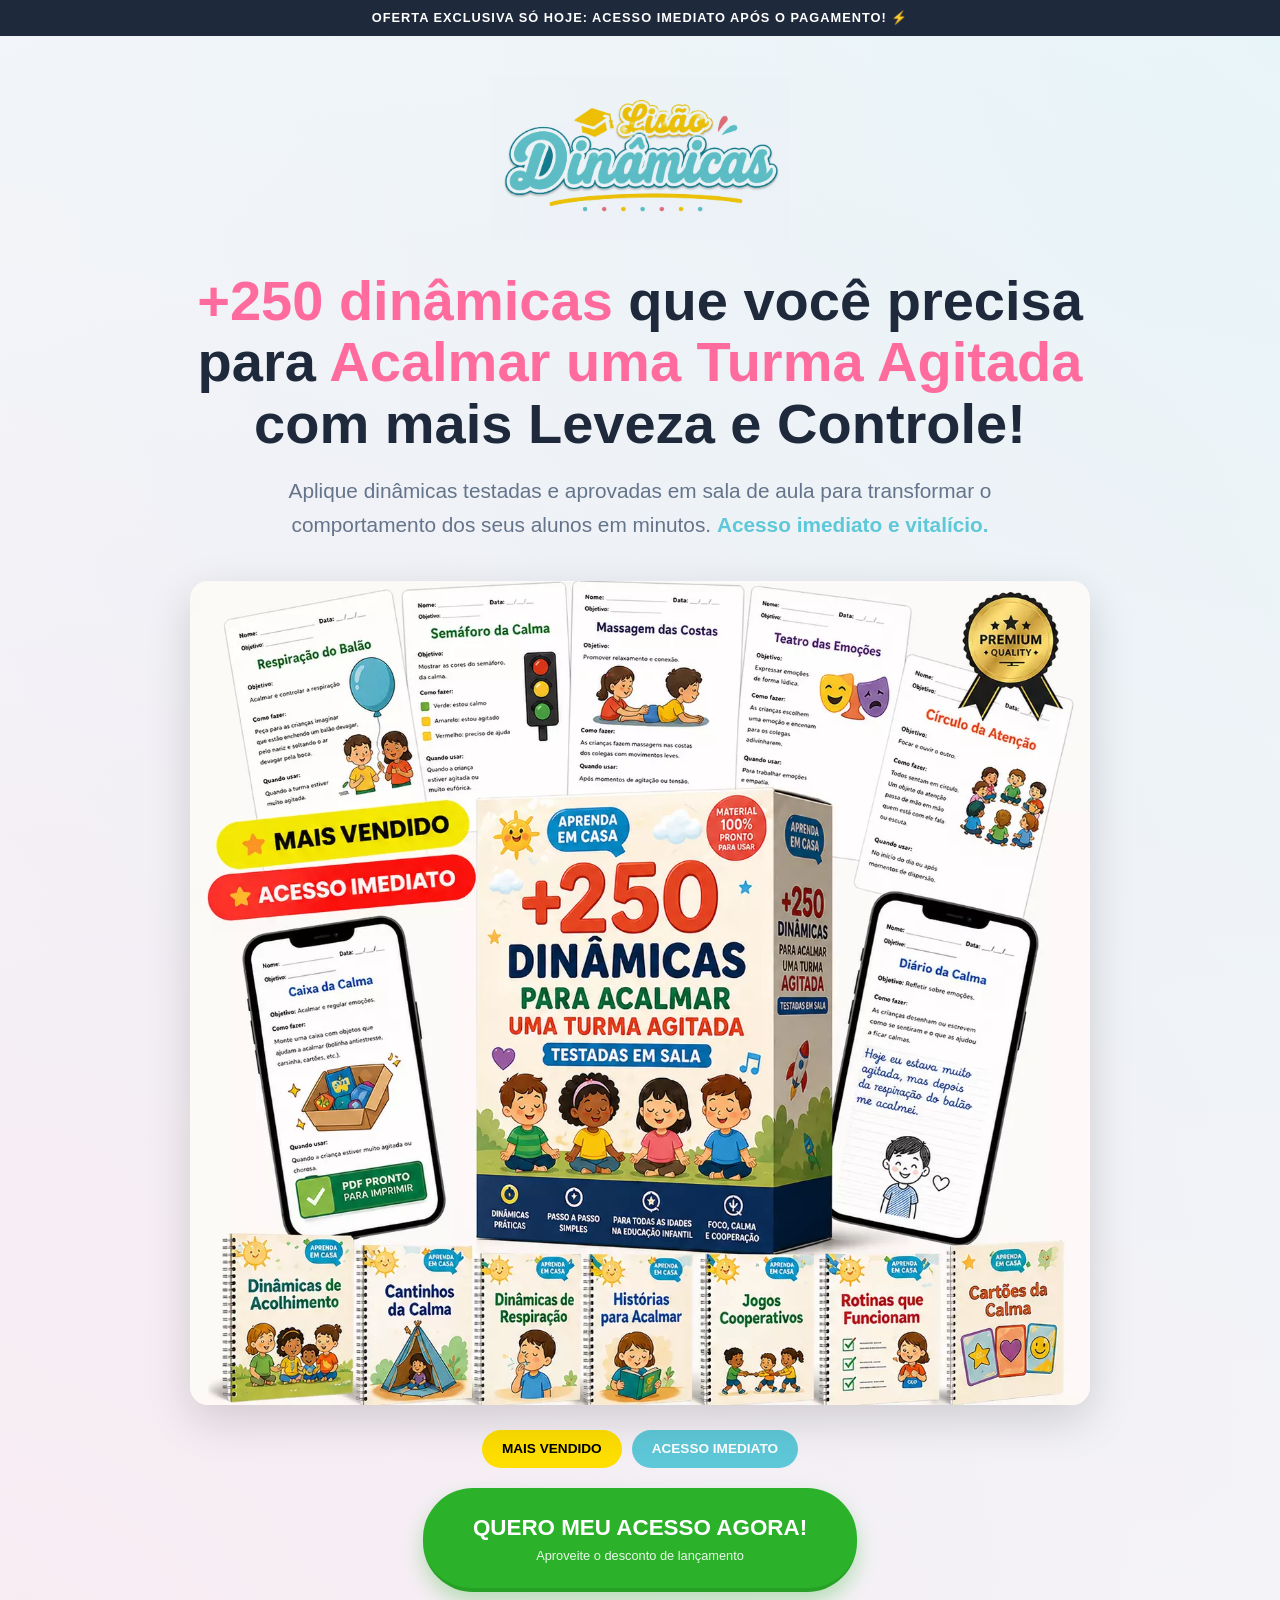
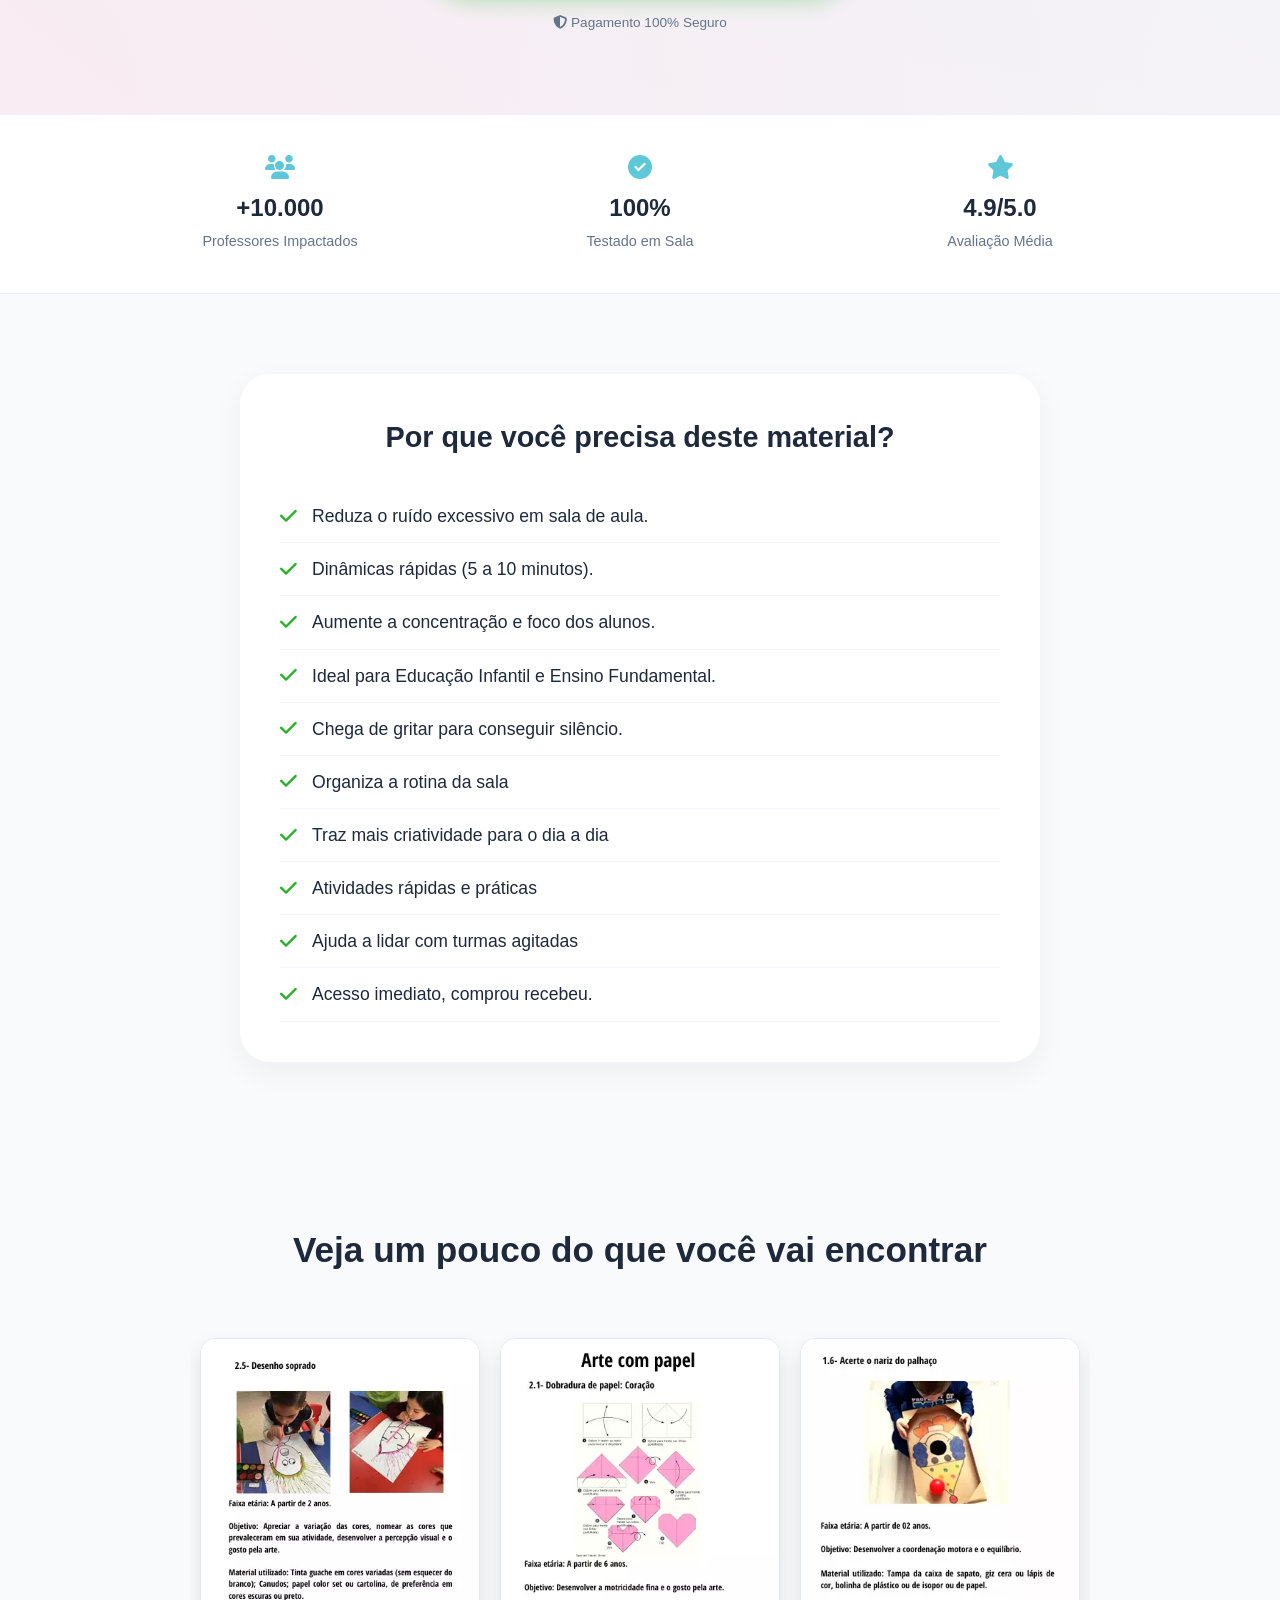
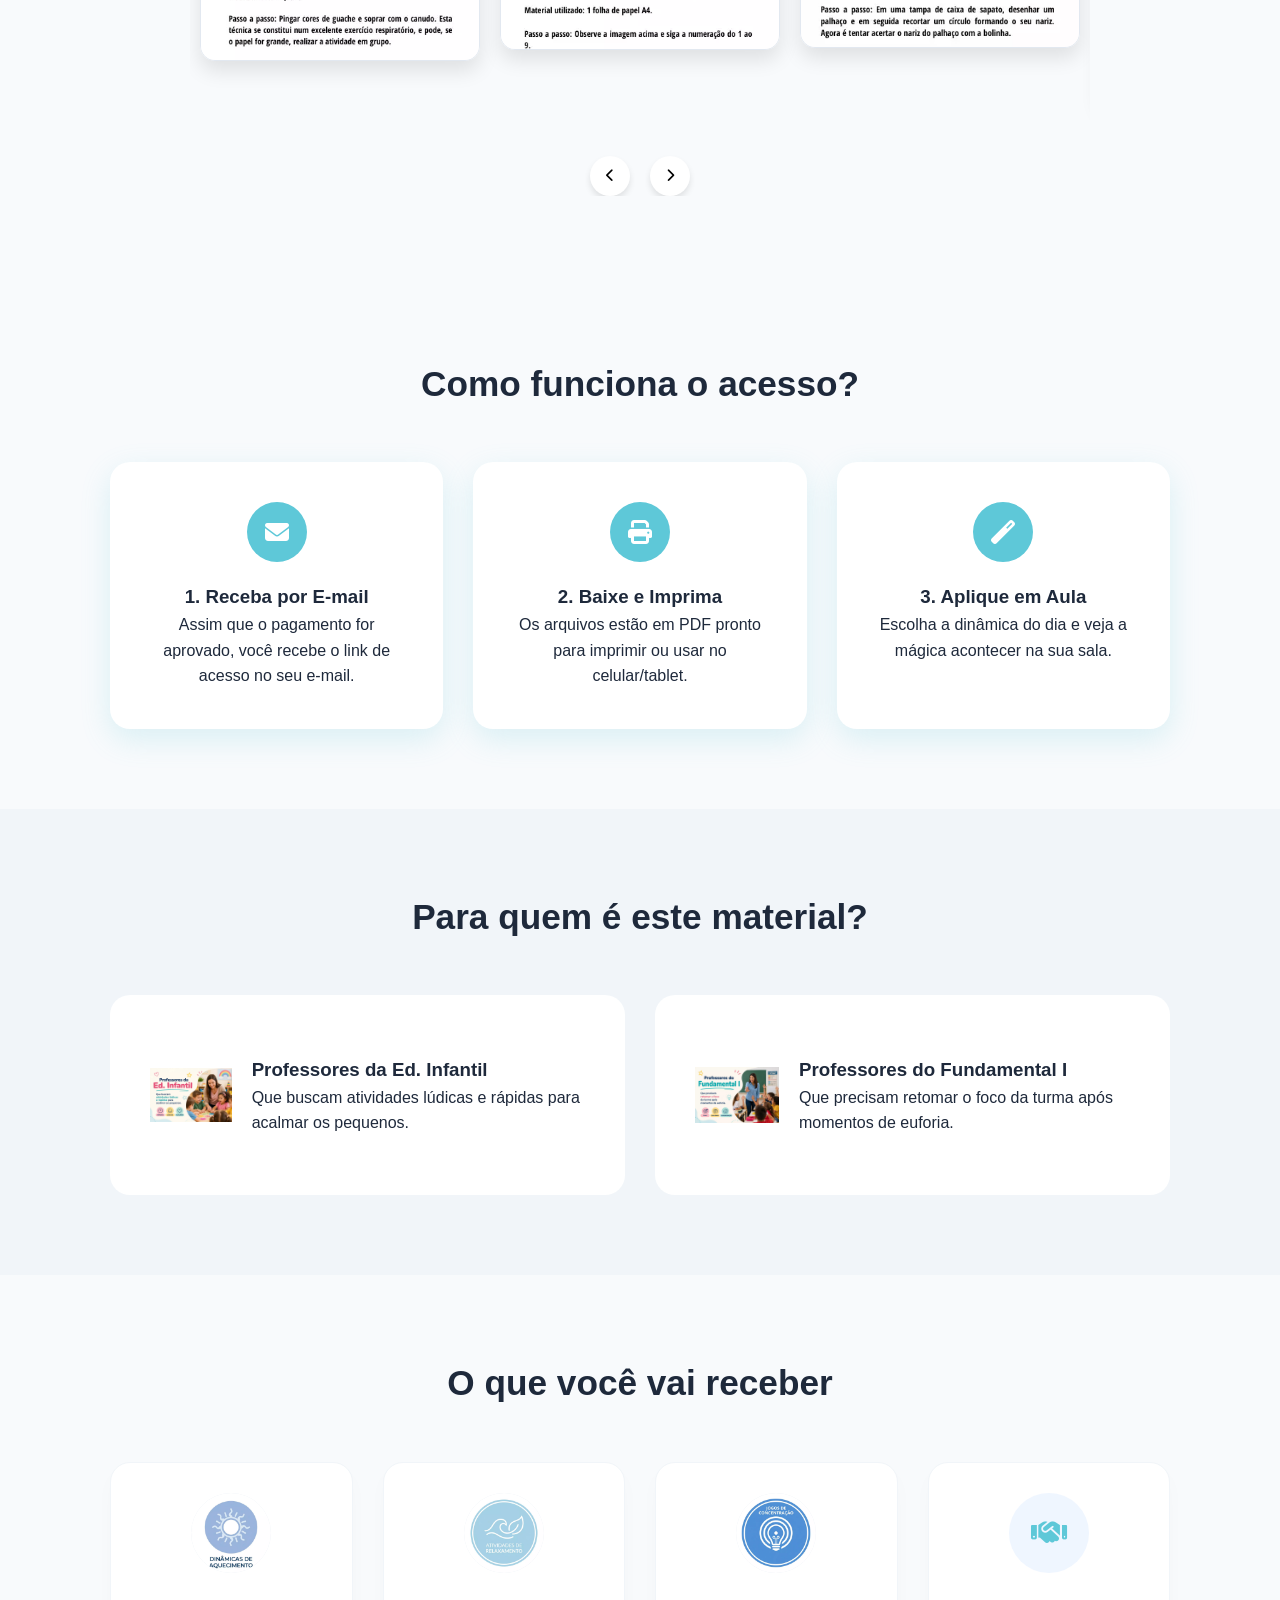
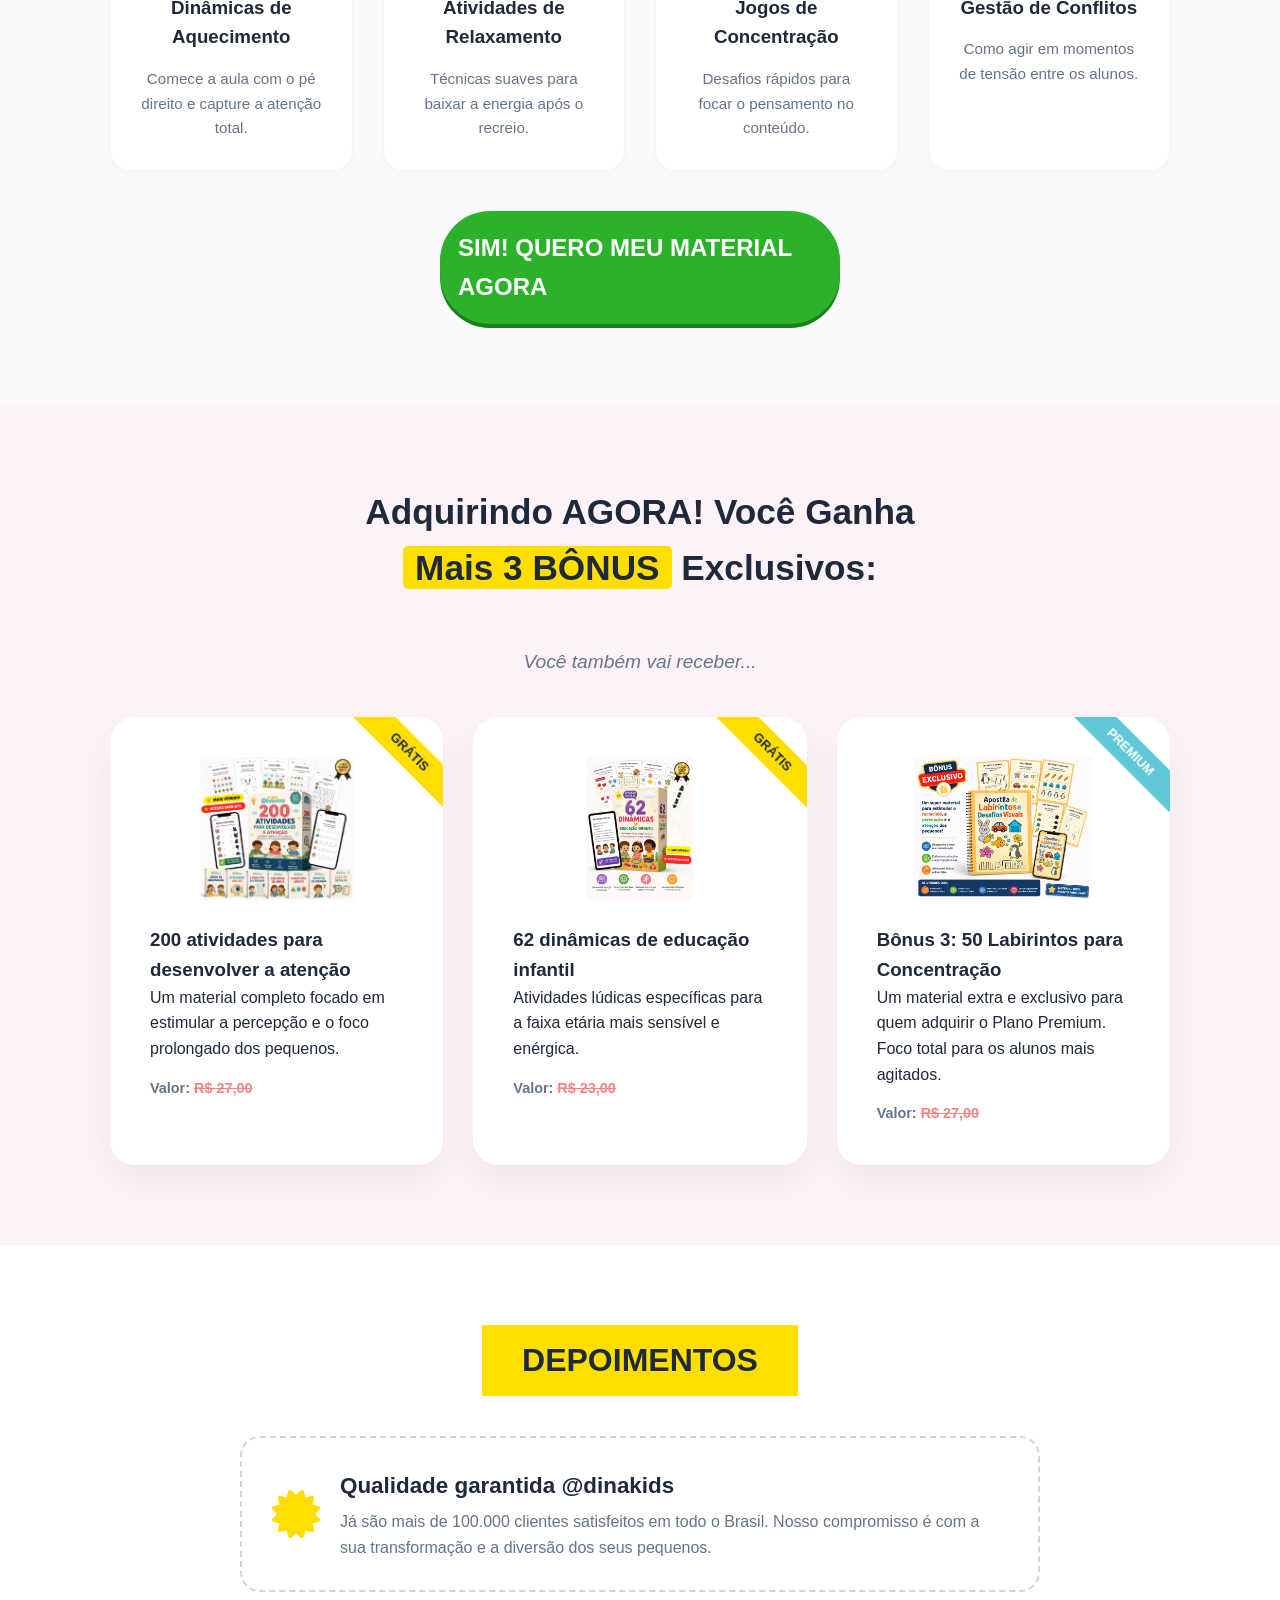
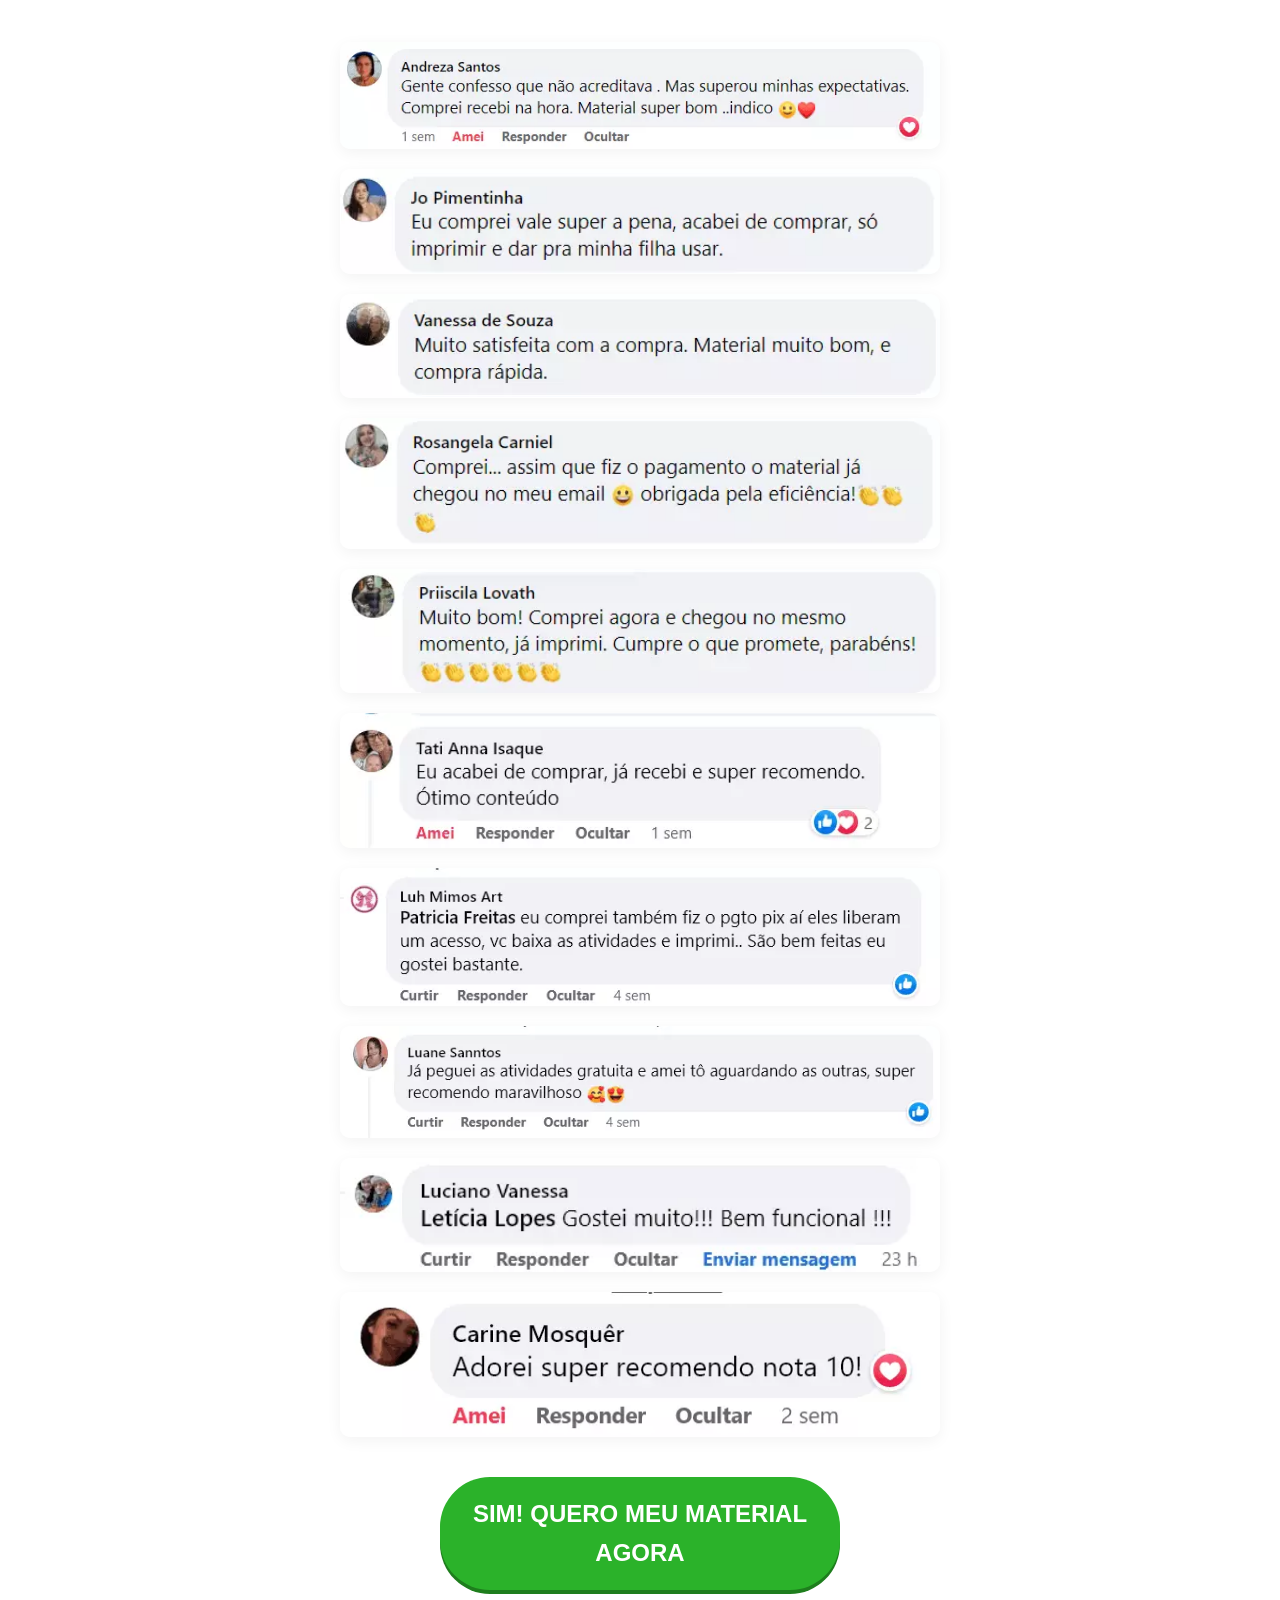
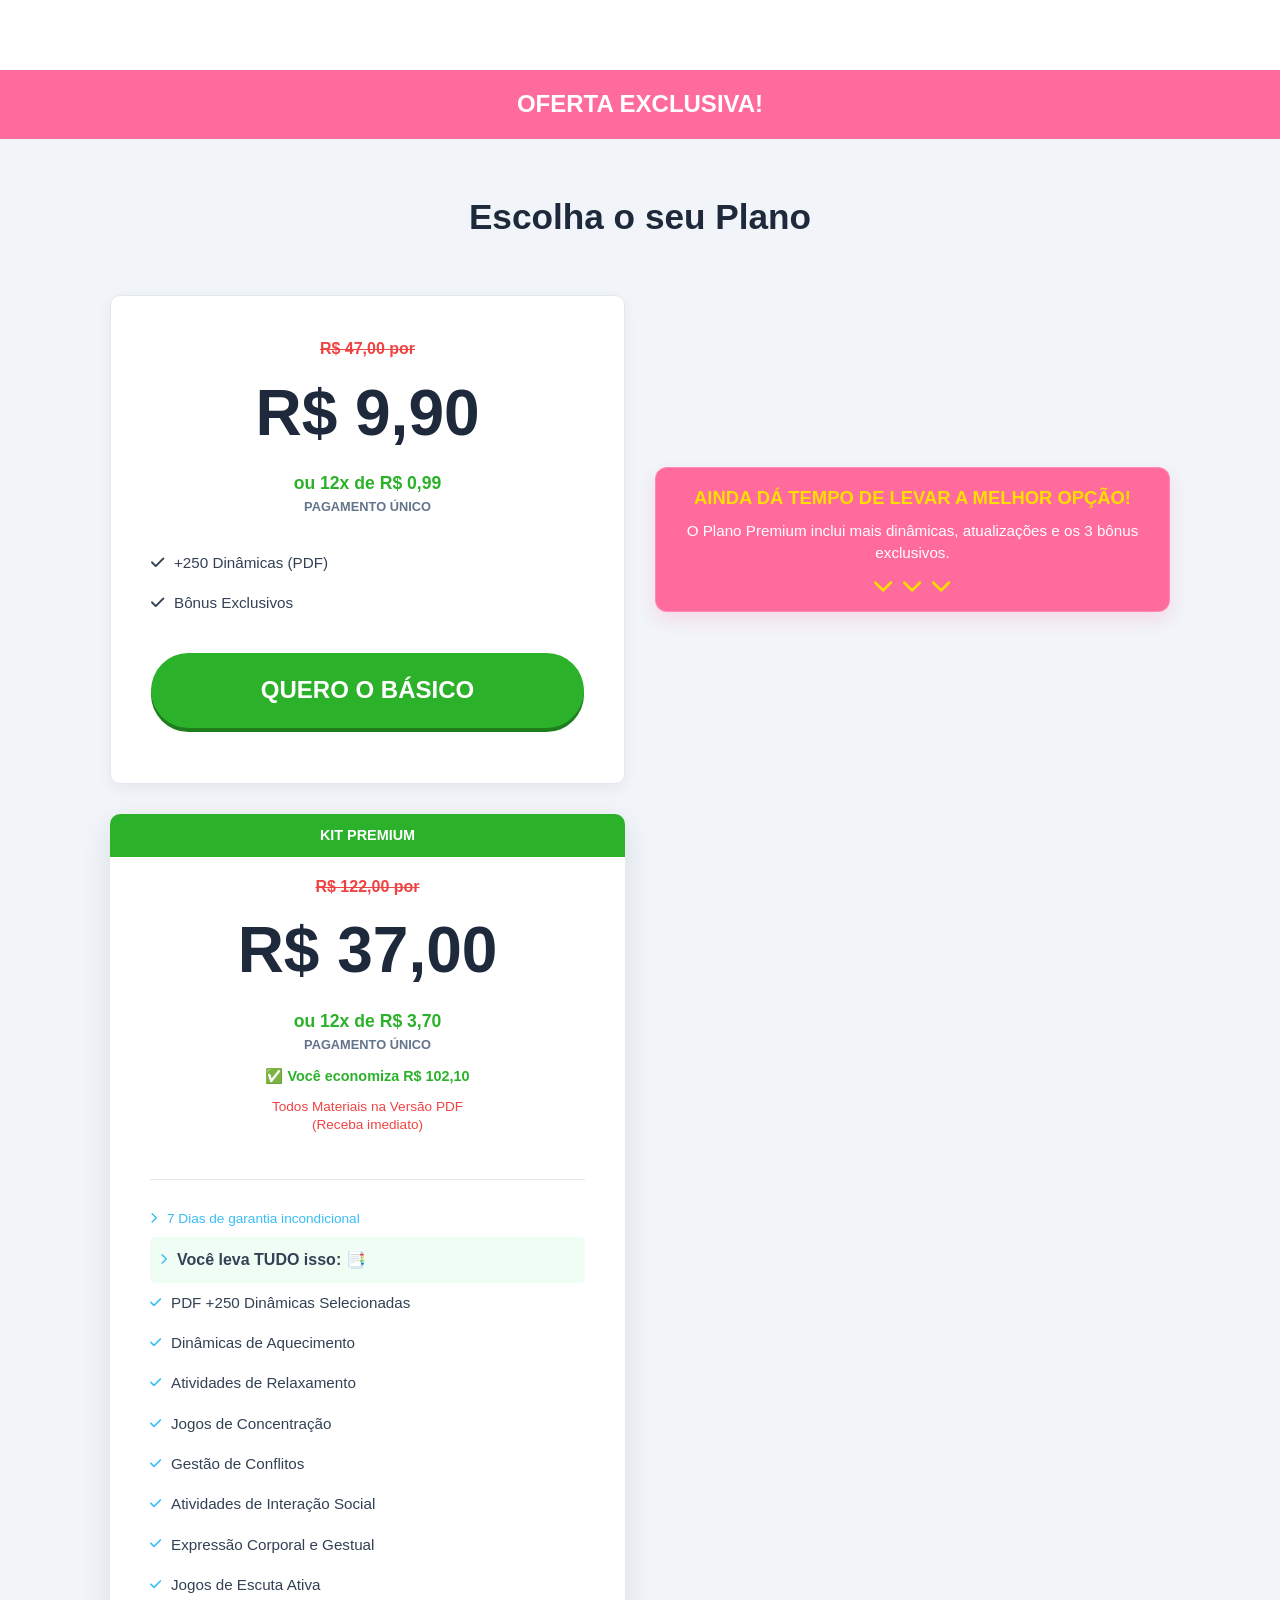
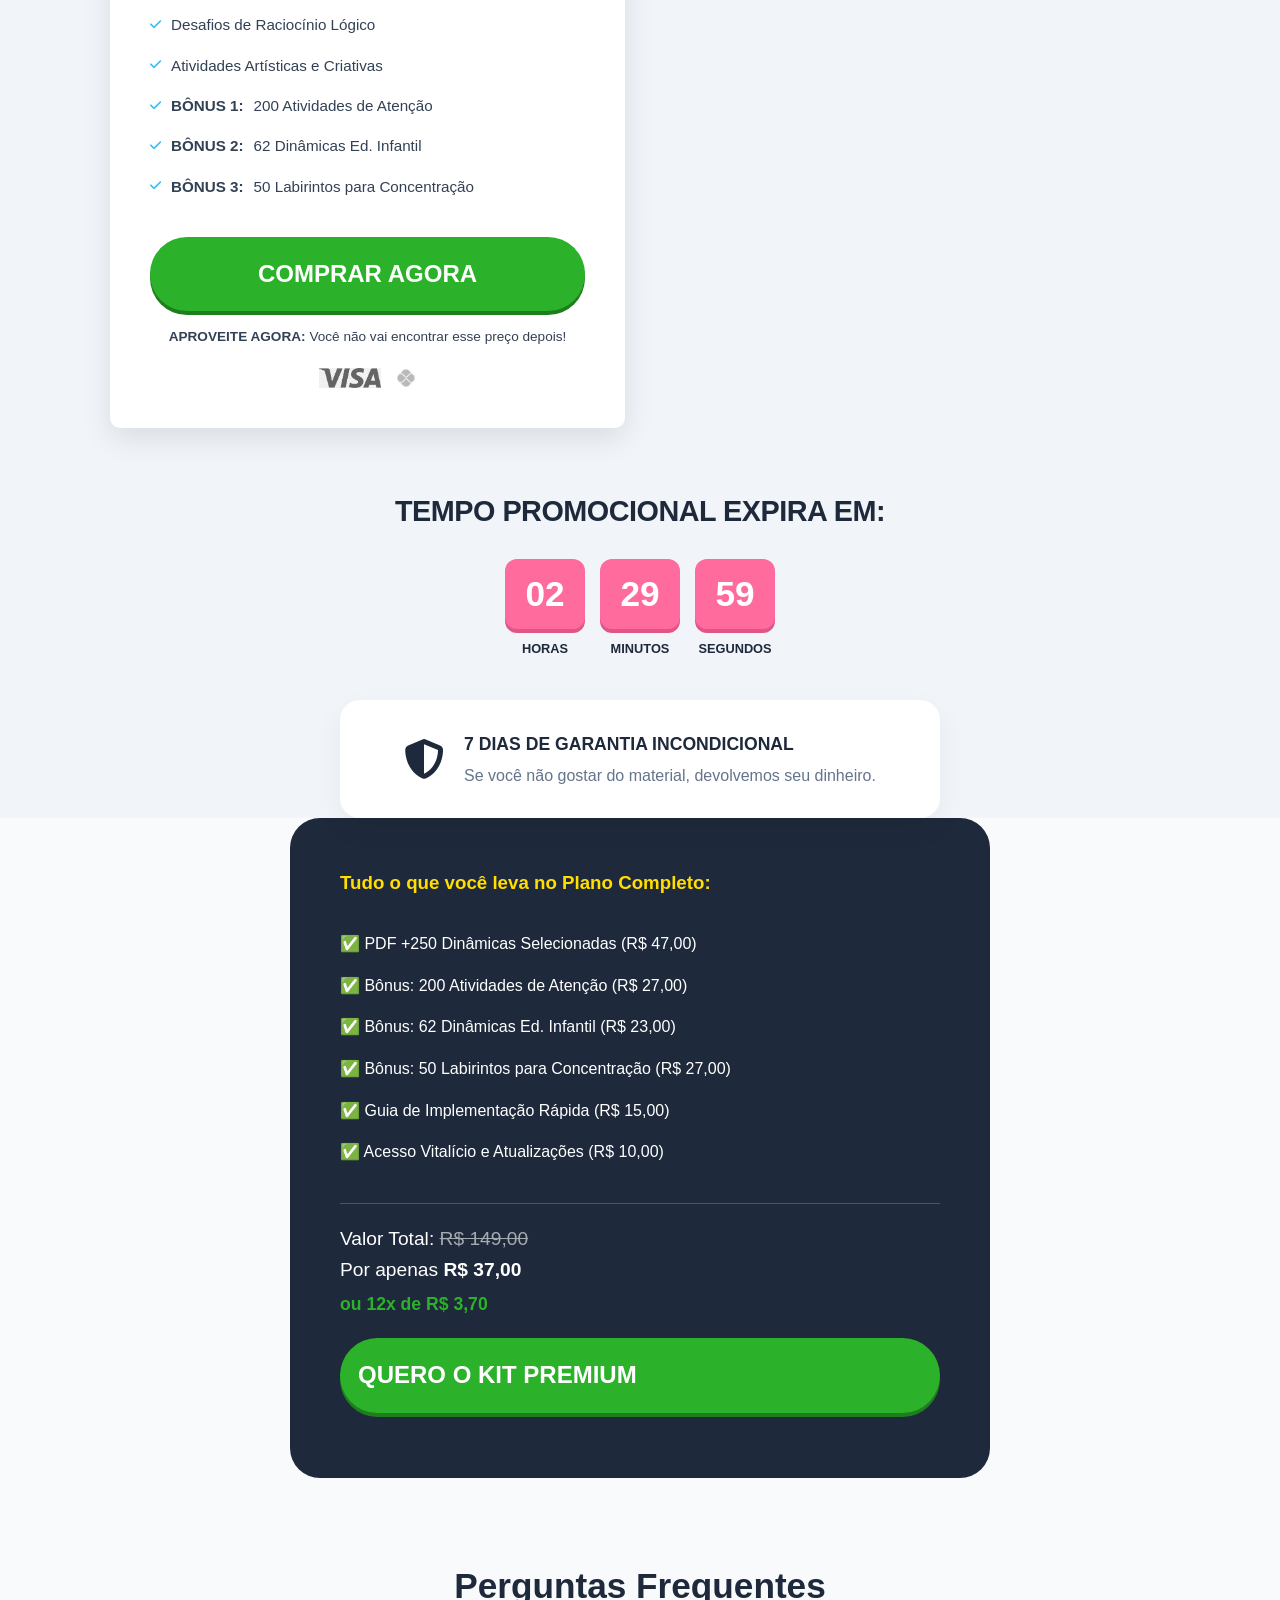
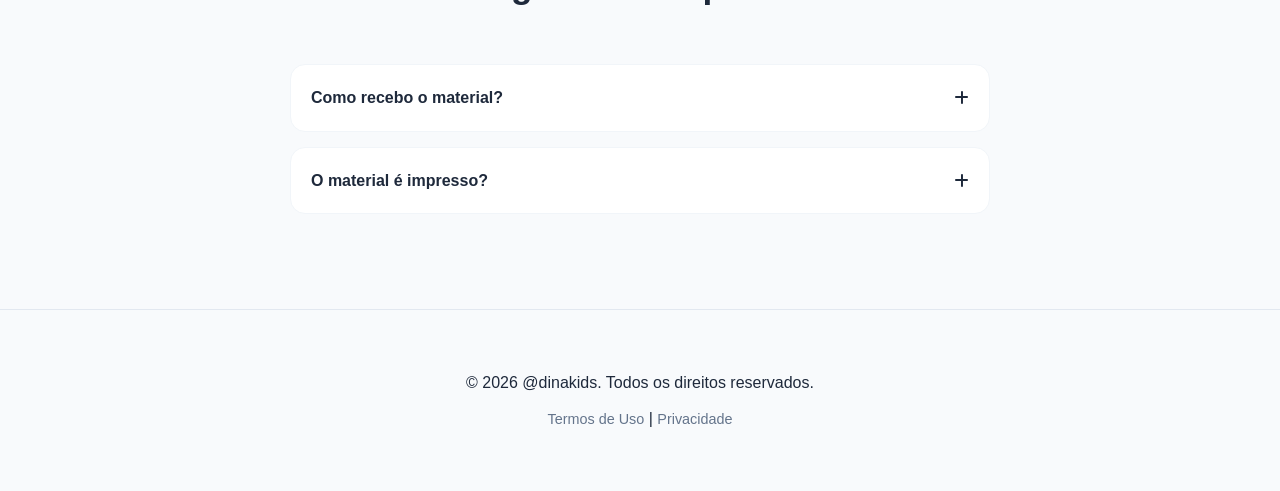
==== commit ca4846df: "Change 'plano' to 'acesso/kit' in WhatsApp messages and tracking" ====
--- a/index.html
+++ b/index.html
@@ -446,7 +446,7 @@
                         <li><i class="fas fa-check"></i> <b>BÔNUS 3:</b> 50 Labirintos para Concentração</li>
                     </ul>
 
-                    <a href="https://wa.me/5534991559200?text=Olá%2C%20tenho%20interesse%20no%20plano%20completo%20de%2037%2C00"
+                    <a href="https://wa.me/5534991559200?text=Olá%2C%20quero%20adquirir%20o%20kit%20completo%20de%20dinâmicas%20por%2037%2C00"
                         class="btn-primary-v2 btn-pulse-premium track-checkout-premium">COMPRAR AGORA</a>
 
                     <div class="limited-offer-text">
@@ -501,7 +501,7 @@
                     <br>
                     <span class="installments" style="margin-top: 5px;">ou 12x de R$ 3,70</span>
                 </div>
-                <a href="https://wa.me/5534991559200?text=Olá%2C%20tenho%20interesse%20no%20plano%20completo%20de%2037%2C00"
+                <a href="https://wa.me/5534991559200?text=Olá%2C%20quero%20adquirir%20o%20kit%20completo%20de%20dinâmicas%20por%2037%2C00"
                     class="btn-primary-v2 btn-pulse track-checkout-premium" style="margin-top: 20px;">QUERO O KIT
                     PREMIUM</a>
             </div>
@@ -542,7 +542,7 @@
             <div class="best-seller-tag">MAIS VENDIDO 🔥</div>
             <div class="upsell-header">ESPERA! NÃO VÁ AINDA... 🛑</div>
             <h3>OFERTA DE ÚLTIMA HORA!</h3>
-            <p>Vimos que você escolheu o plano básico. Que tal levar o <b>KIT PREMIUM COMPLETO</b> por apenas mais <b>R$
+            <p>Vimos que você escolheu o acesso básico. Que tal levar o <b>KIT PREMIUM COMPLETO</b> por apenas mais <b>R$
                     5,00</b>?</p>
 
             <div class="upsell-price">
@@ -553,10 +553,10 @@
             </div>
 
             <div class="upsell-actions">
-                <a href="https://wa.me/5534991559200?text=Olá%2C%20tenho%20interesse%20no%20plano%20com%20desconto%20de%2014%2C90"
+                <a href="https://wa.me/5534991559200?text=Olá%2C%20quero%20aproveitar%20o%20desconto%20e%20liberar%20meu%20acesso%20por%2014%2C90"
                     class="btn-primary-v2 btn-pulse track-checkout-upsell">SIM!
                     QUERO O DESCONTO (R$ 14,90)</a>
-                <a href="https://wa.me/5534991559200?text=Olá%2C%20tenho%20interesse%20no%20plano%20básico%20de%209%2C90"
+                <a href="https://wa.me/5534991559200?text=Olá%2C%20quero%20liberar%20meu%20acesso%20básico%20por%209%2C90"
                     class="btn-secondary-v2 track-checkout-basic" style="margin-top: 10px;">Levar apenas o Básico (R$
                     9,90)</a>
             </div>
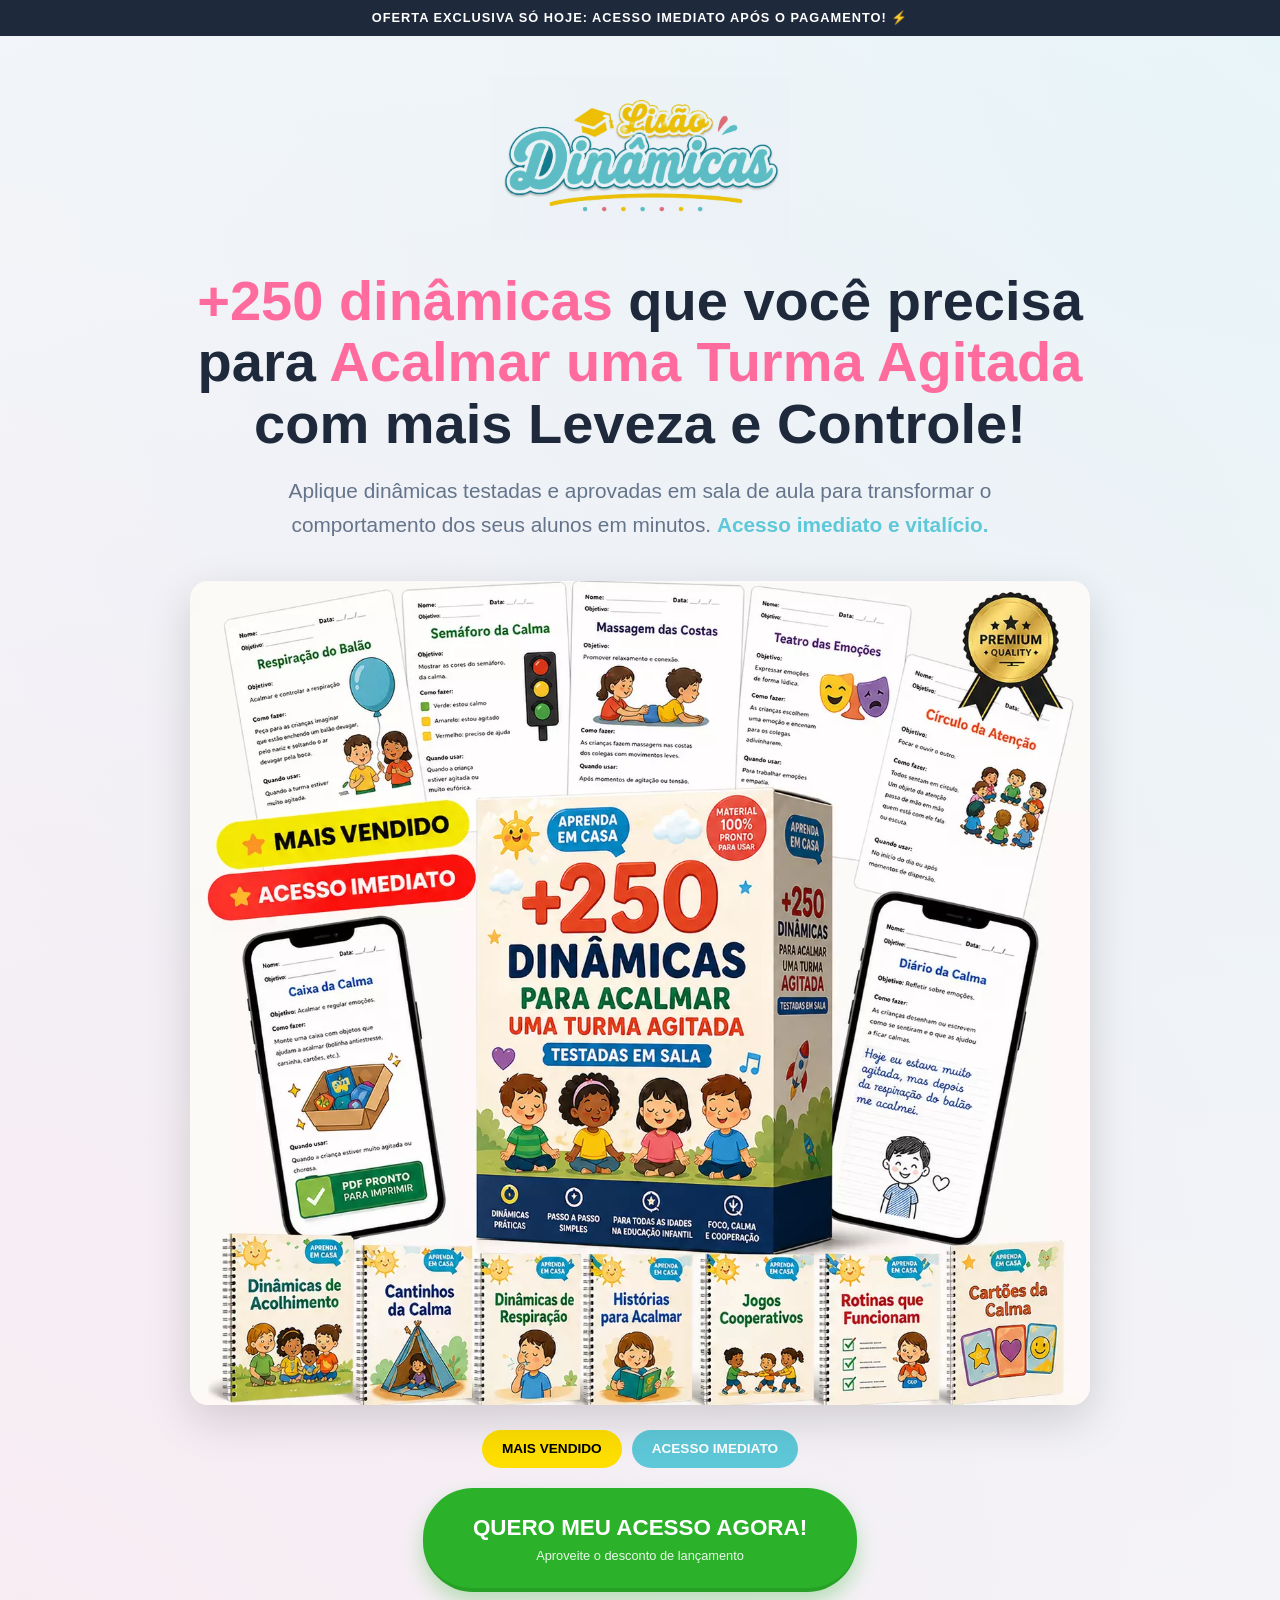
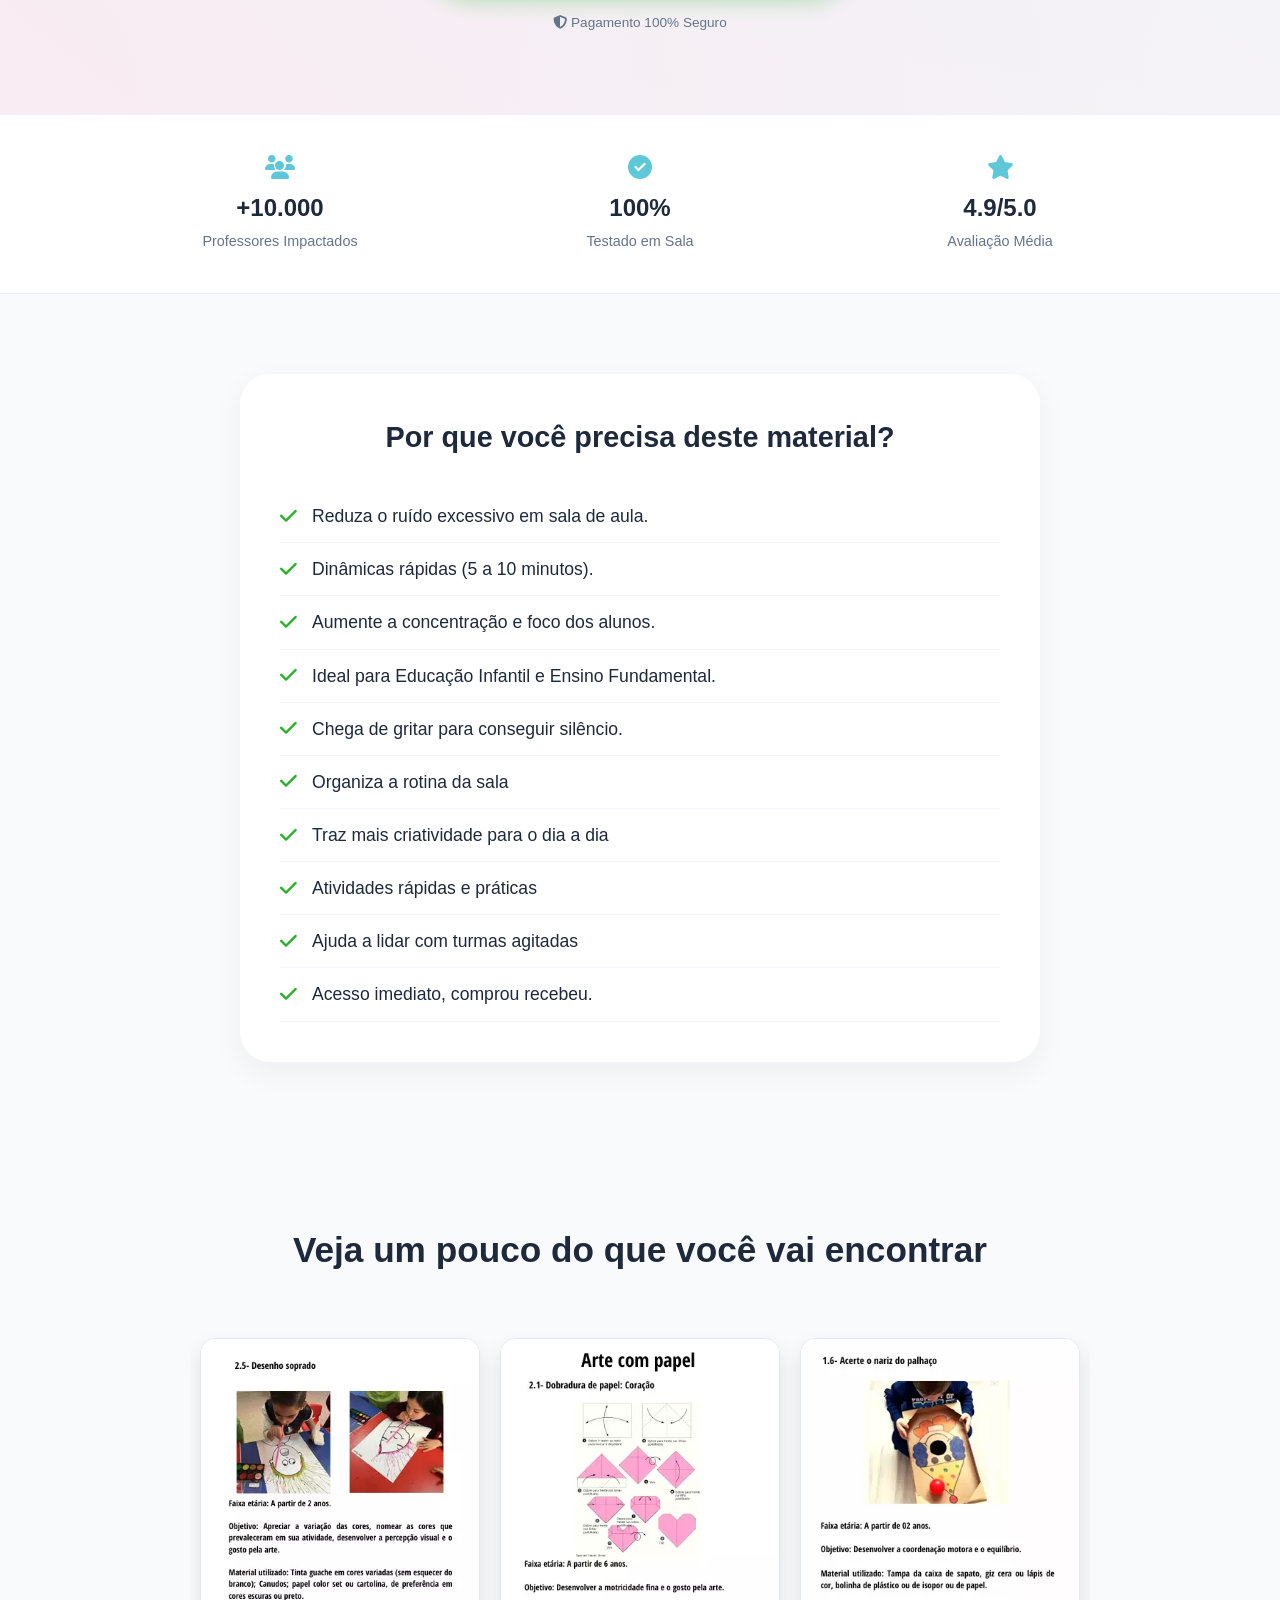
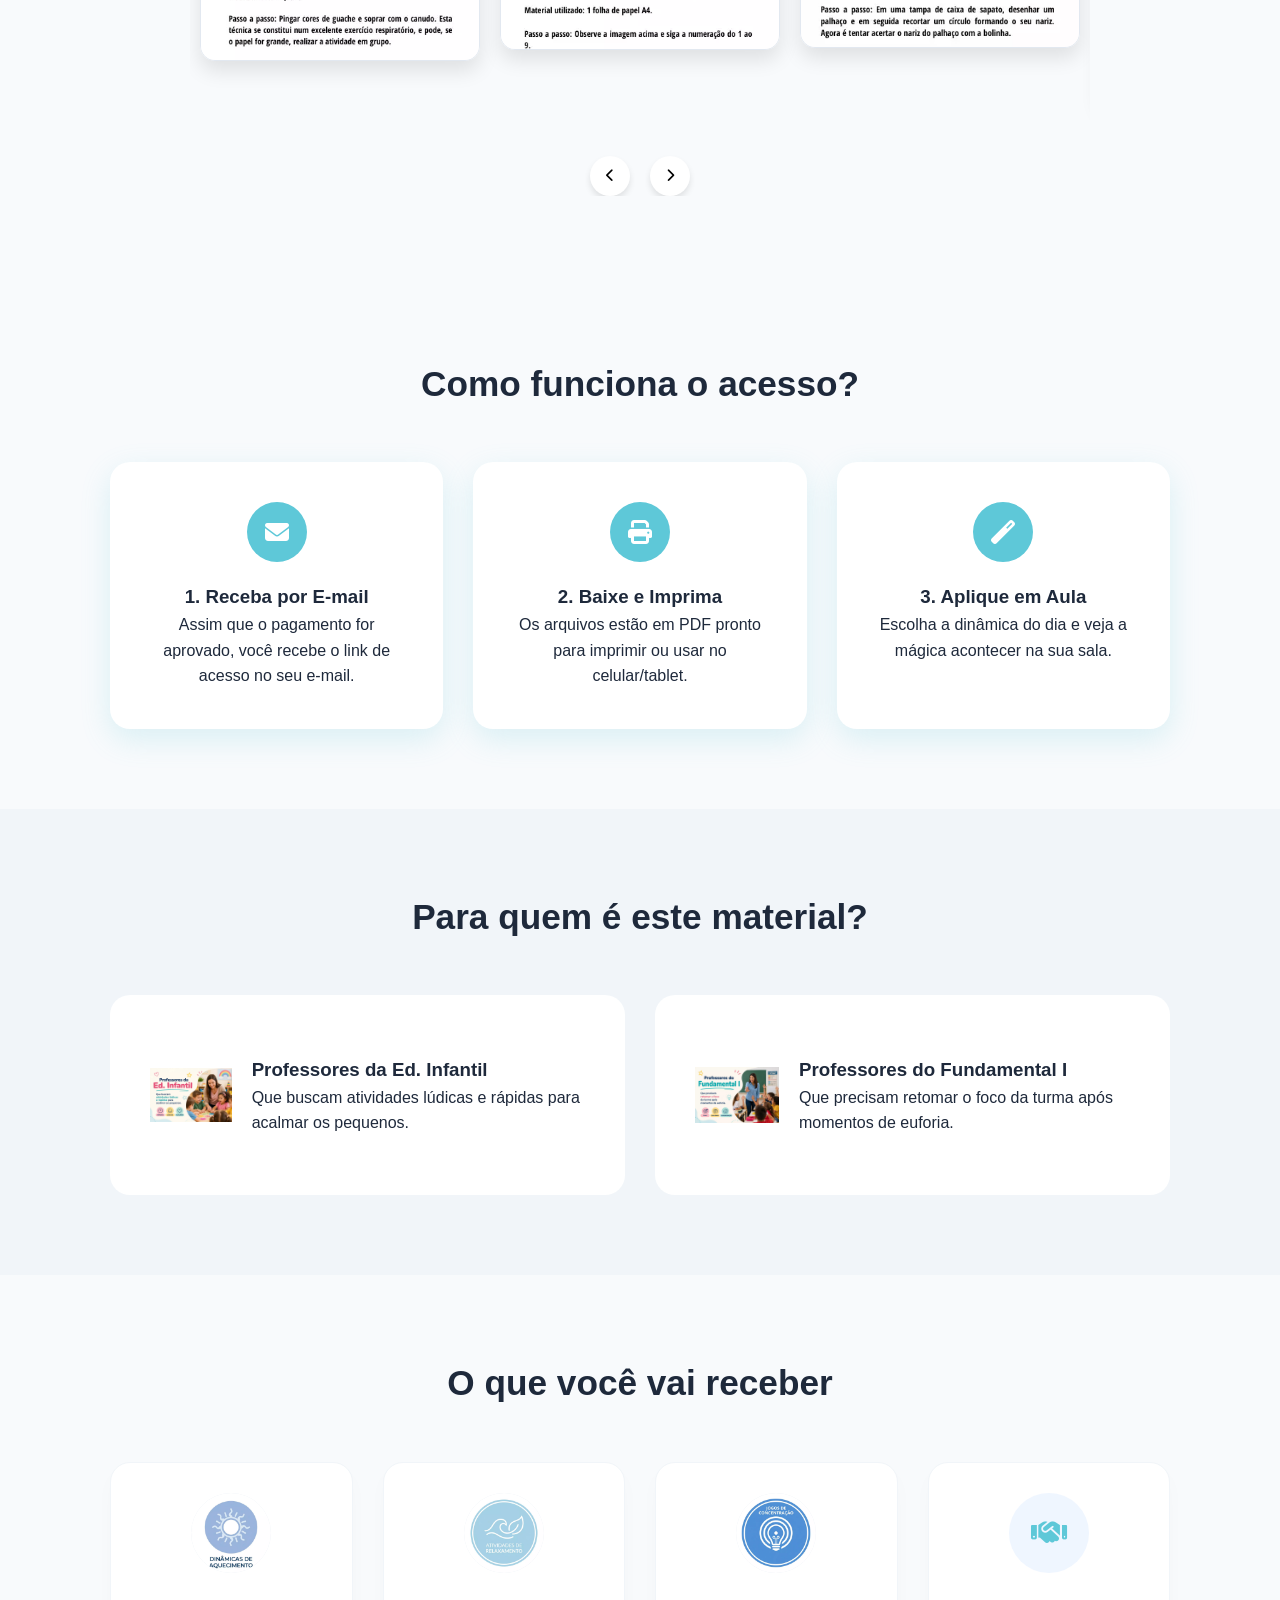
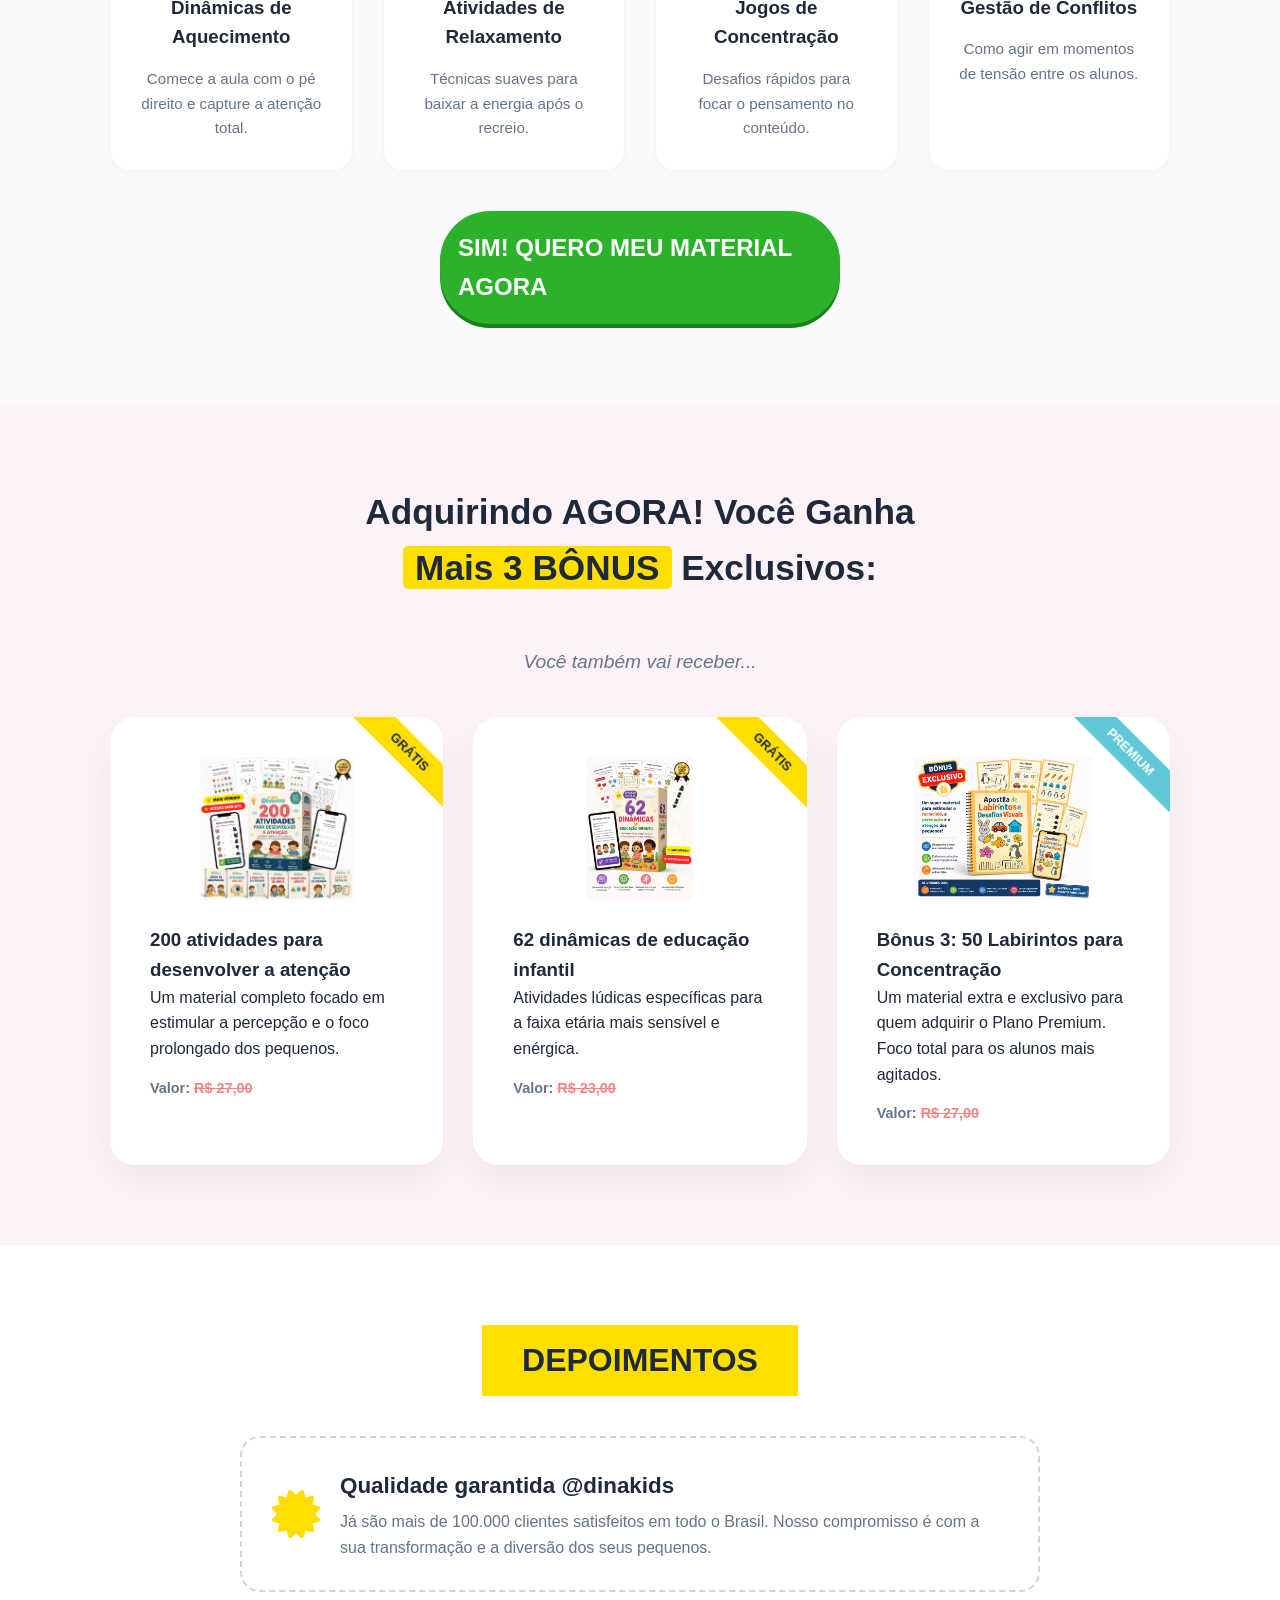
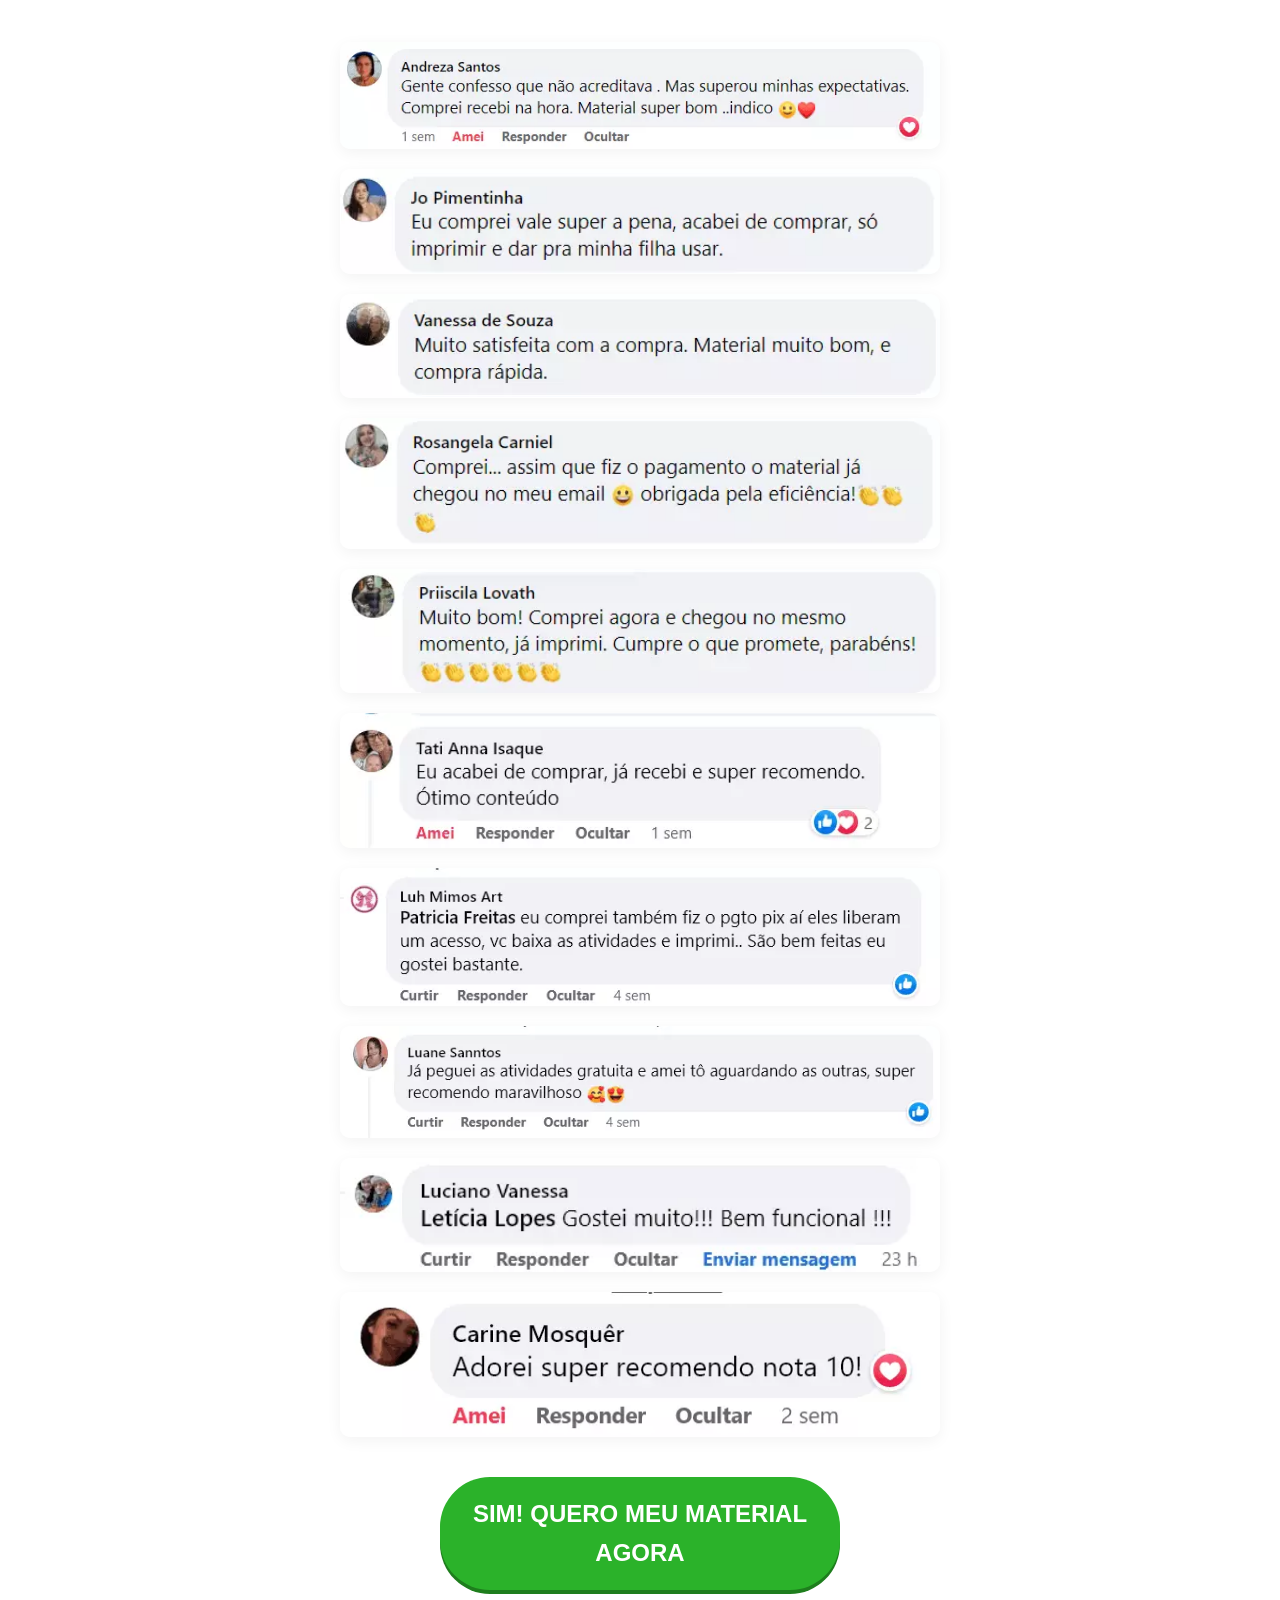
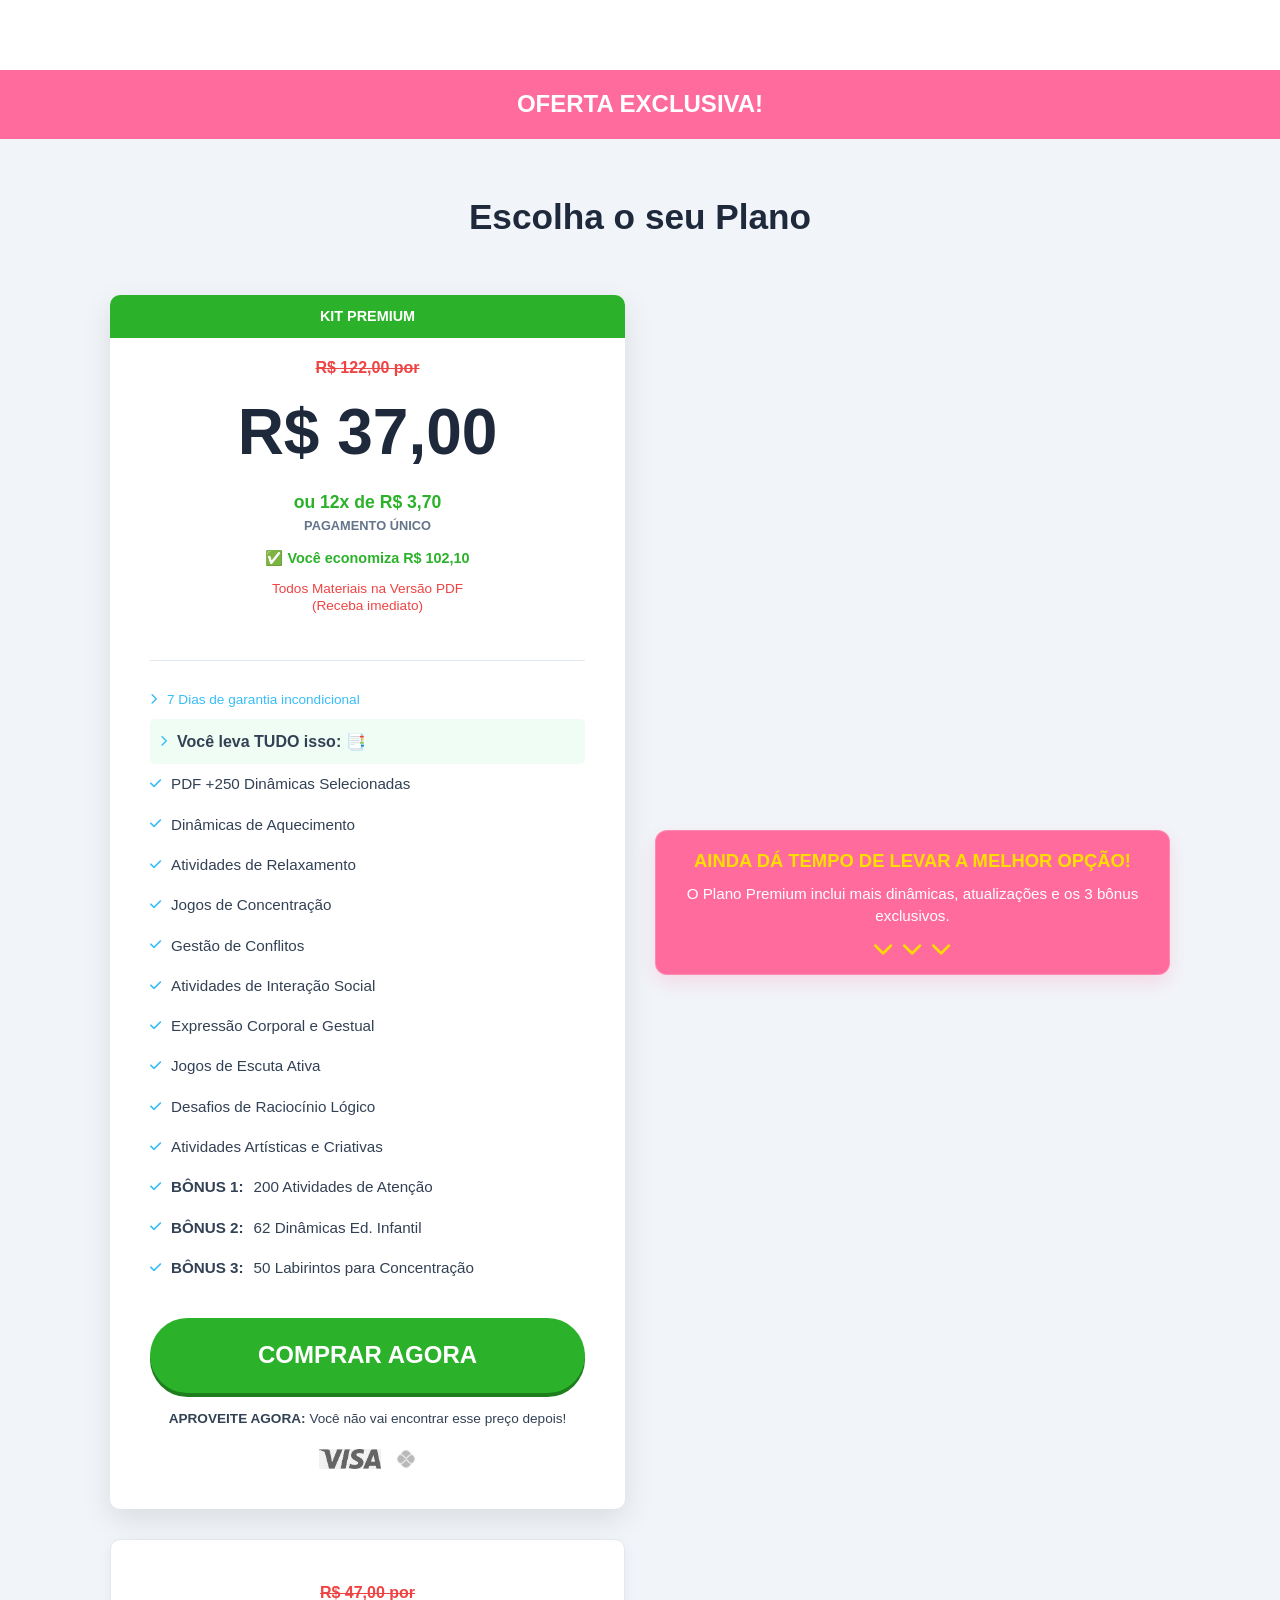
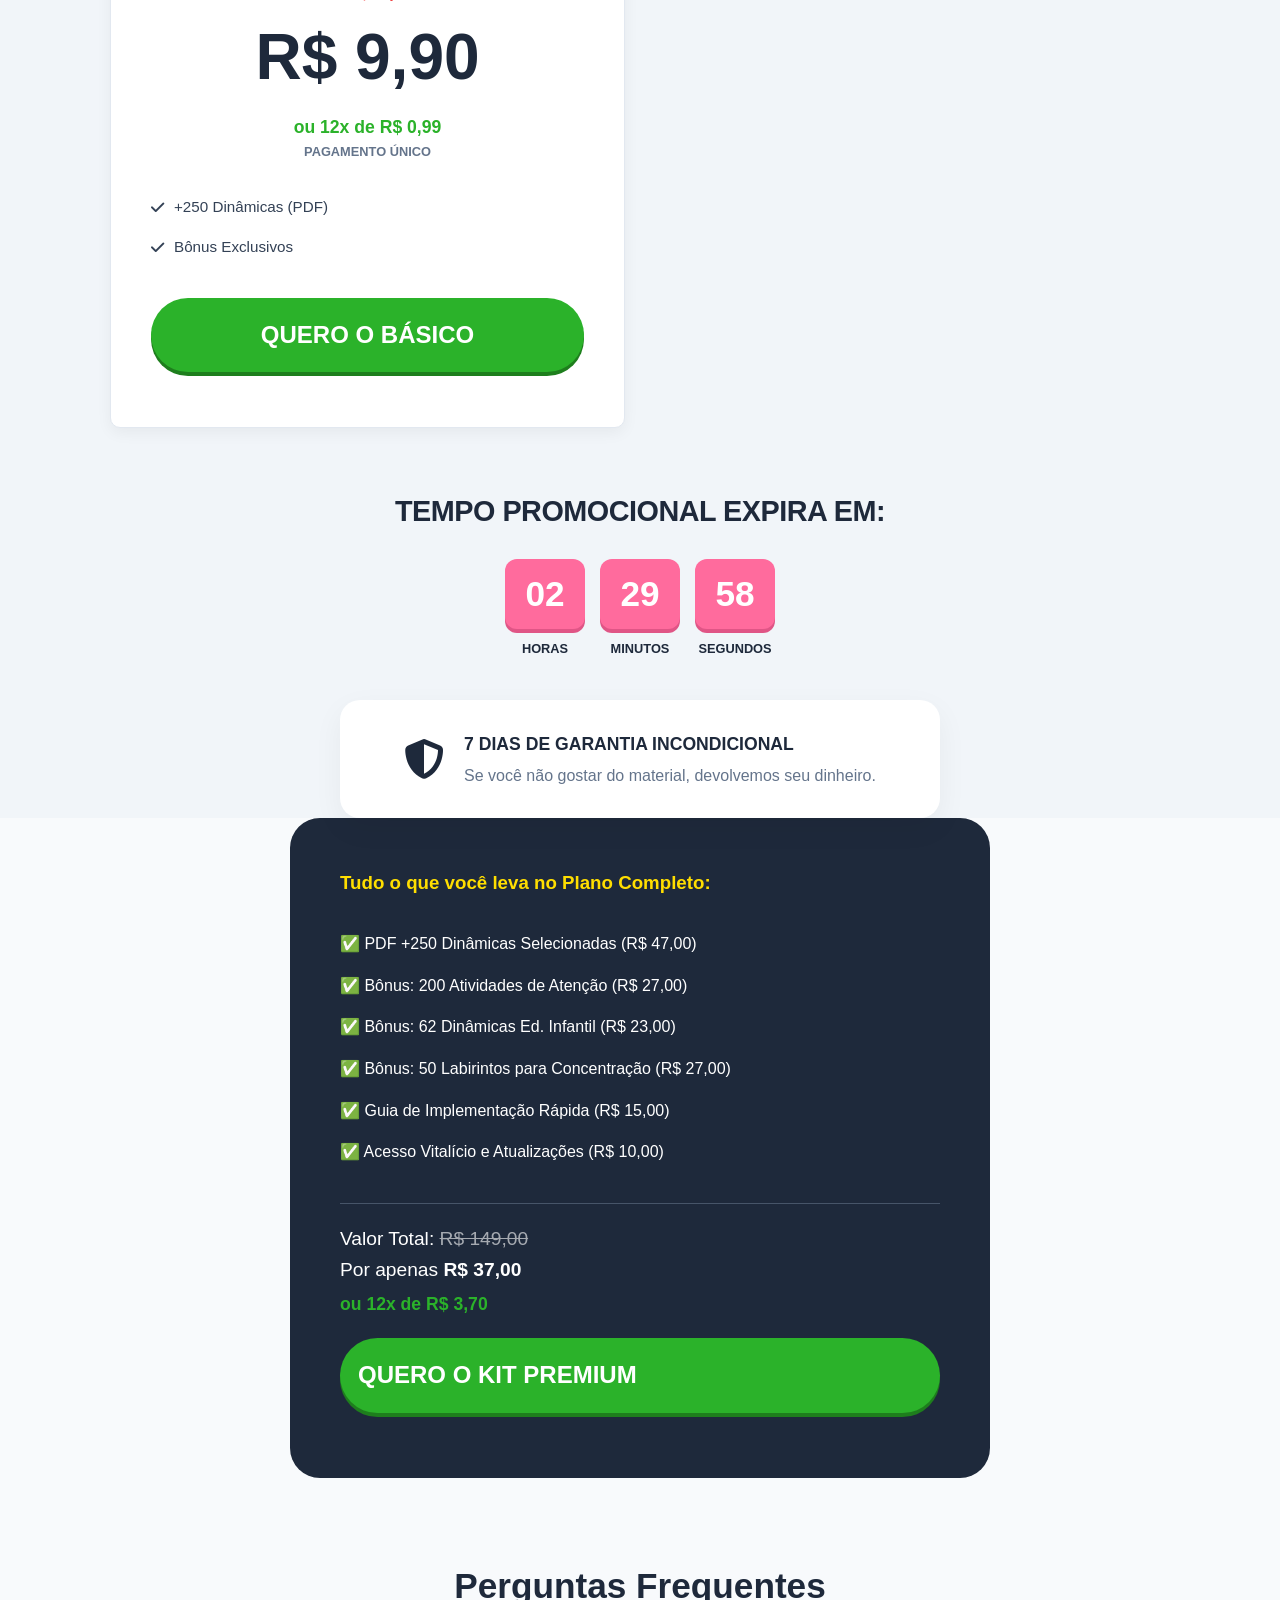
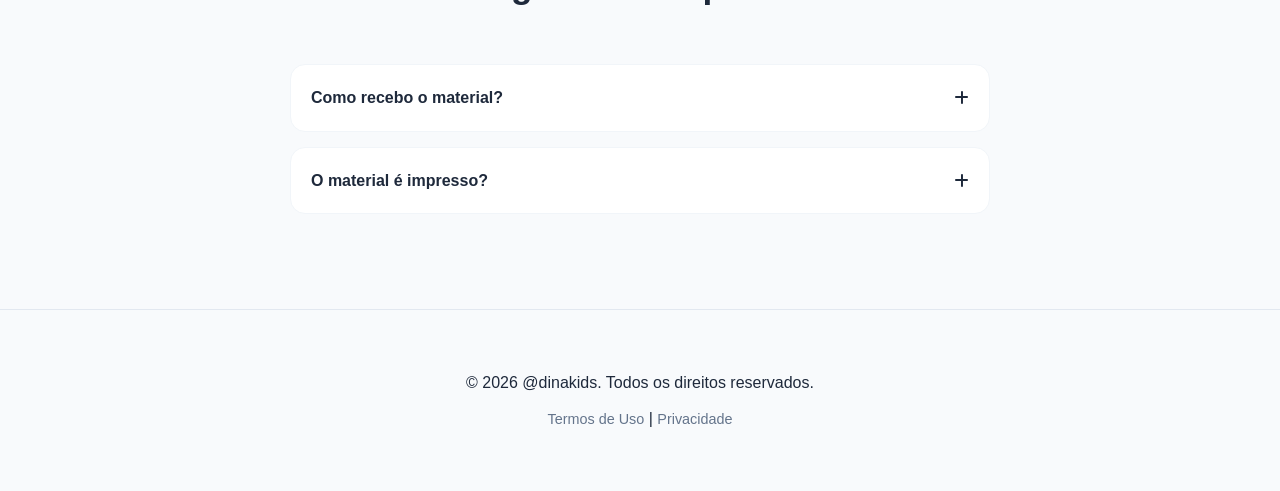
==== commit 0e39bcaf: "Reorder pricing plans: Kit Premium first" ====
--- a/index.html
+++ b/index.html
@@ -386,31 +386,6 @@
         <div class="container">
             <h2 class="section-title">Escolha o seu Plano</h2>
             <div class="pricing-grid">
-                <!-- Basic Plan -->
-                <div class="pricing-card">
-                    <div class="price-header">
-                        <span class="old-price">R$ 47,00 por</span>
-                        <div class="current-price"><span class="price-currency">R$</span> 9,90</div>
-                        <span class="installments">ou 12x de R$ 0,99</span>
-                        <span class="payment-method">PAGAMENTO ÚNICO</span>
-                    </div>
-                    <ul class="price-features simple-list">
-                        <li><i class="fas fa-check"></i> +250 Dinâmicas (PDF)</li>
-                        <li><i class="fas fa-check"></i> Bônus Exclusivos</li>
-                    </ul>
-                    <a href="javascript:void(0)" class="btn-primary-v2" id="basic-plan-btn">QUERO O BÁSICO</a>
-                </div>
-
-                <div class="premium-callout">
-                    <strong>AINDA DÁ TEMPO DE LEVAR A MELHOR OPÇÃO!</strong>
-                    <p>O Plano Premium inclui mais dinâmicas, atualizações e os 3 bônus exclusivos.</p>
-                    <div class="pendulum-arrows">
-                        <i class="fas fa-chevron-down"></i>
-                        <i class="fas fa-chevron-down"></i>
-                        <i class="fas fa-chevron-down"></i>
-                    </div>
-                </div>
-
                 <!-- Premium Plan -->
                 <div class="pricing-card featured reveal">
                     <div class="featured-tag">KIT PREMIUM</div>
@@ -458,6 +433,31 @@
                         <img src="logo do pix.png" alt="Pix" loading="lazy" decoding="async">
                     </div>
                 </div>
+
+                <div class="premium-callout">
+                    <strong>AINDA DÁ TEMPO DE LEVAR A MELHOR OPÇÃO!</strong>
+                    <p>O Plano Premium inclui mais dinâmicas, atualizações e os 3 bônus exclusivos.</p>
+                    <div class="pendulum-arrows">
+                        <i class="fas fa-chevron-down"></i>
+                        <i class="fas fa-chevron-down"></i>
+                        <i class="fas fa-chevron-down"></i>
+                    </div>
+                </div>
+
+                <!-- Basic Plan -->
+                <div class="pricing-card">
+                    <div class="price-header">
+                        <span class="old-price">R$ 47,00 por</span>
+                        <div class="current-price"><span class="price-currency">R$</span> 9,90</div>
+                        <span class="installments">ou 12x de R$ 0,99</span>
+                        <span class="payment-method">PAGAMENTO ÚNICO</span>
+                    </div>
+                    <ul class="price-features simple-list">
+                        <li><i class="fas fa-check"></i> +250 Dinâmicas (PDF)</li>
+                        <li><i class="fas fa-check"></i> Bônus Exclusivos</li>
+                    </ul>
+                    <a href="javascript:void(0)" class="btn-primary-v2" id="basic-plan-btn">QUERO O BÁSICO</a>
+                </div>
             </div>
 
             <!-- Promotional Timer (Below Offer) -->
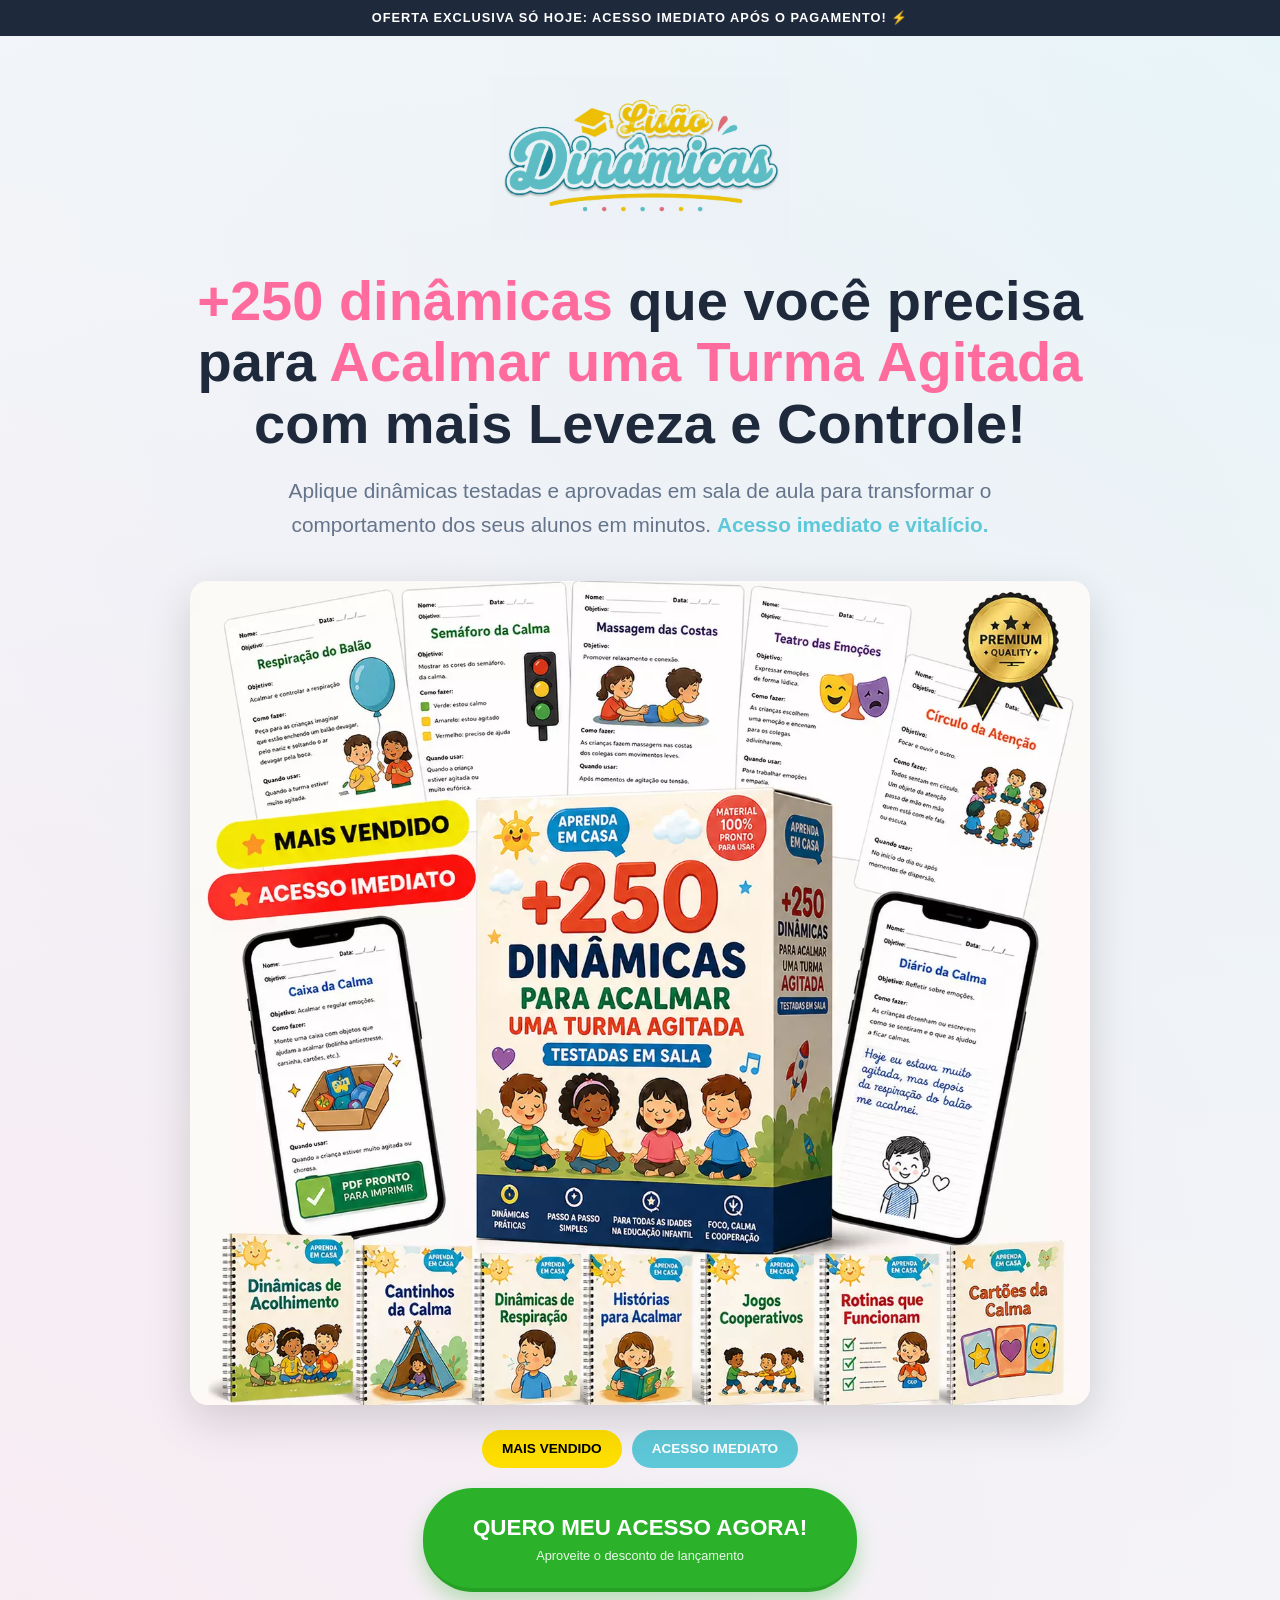
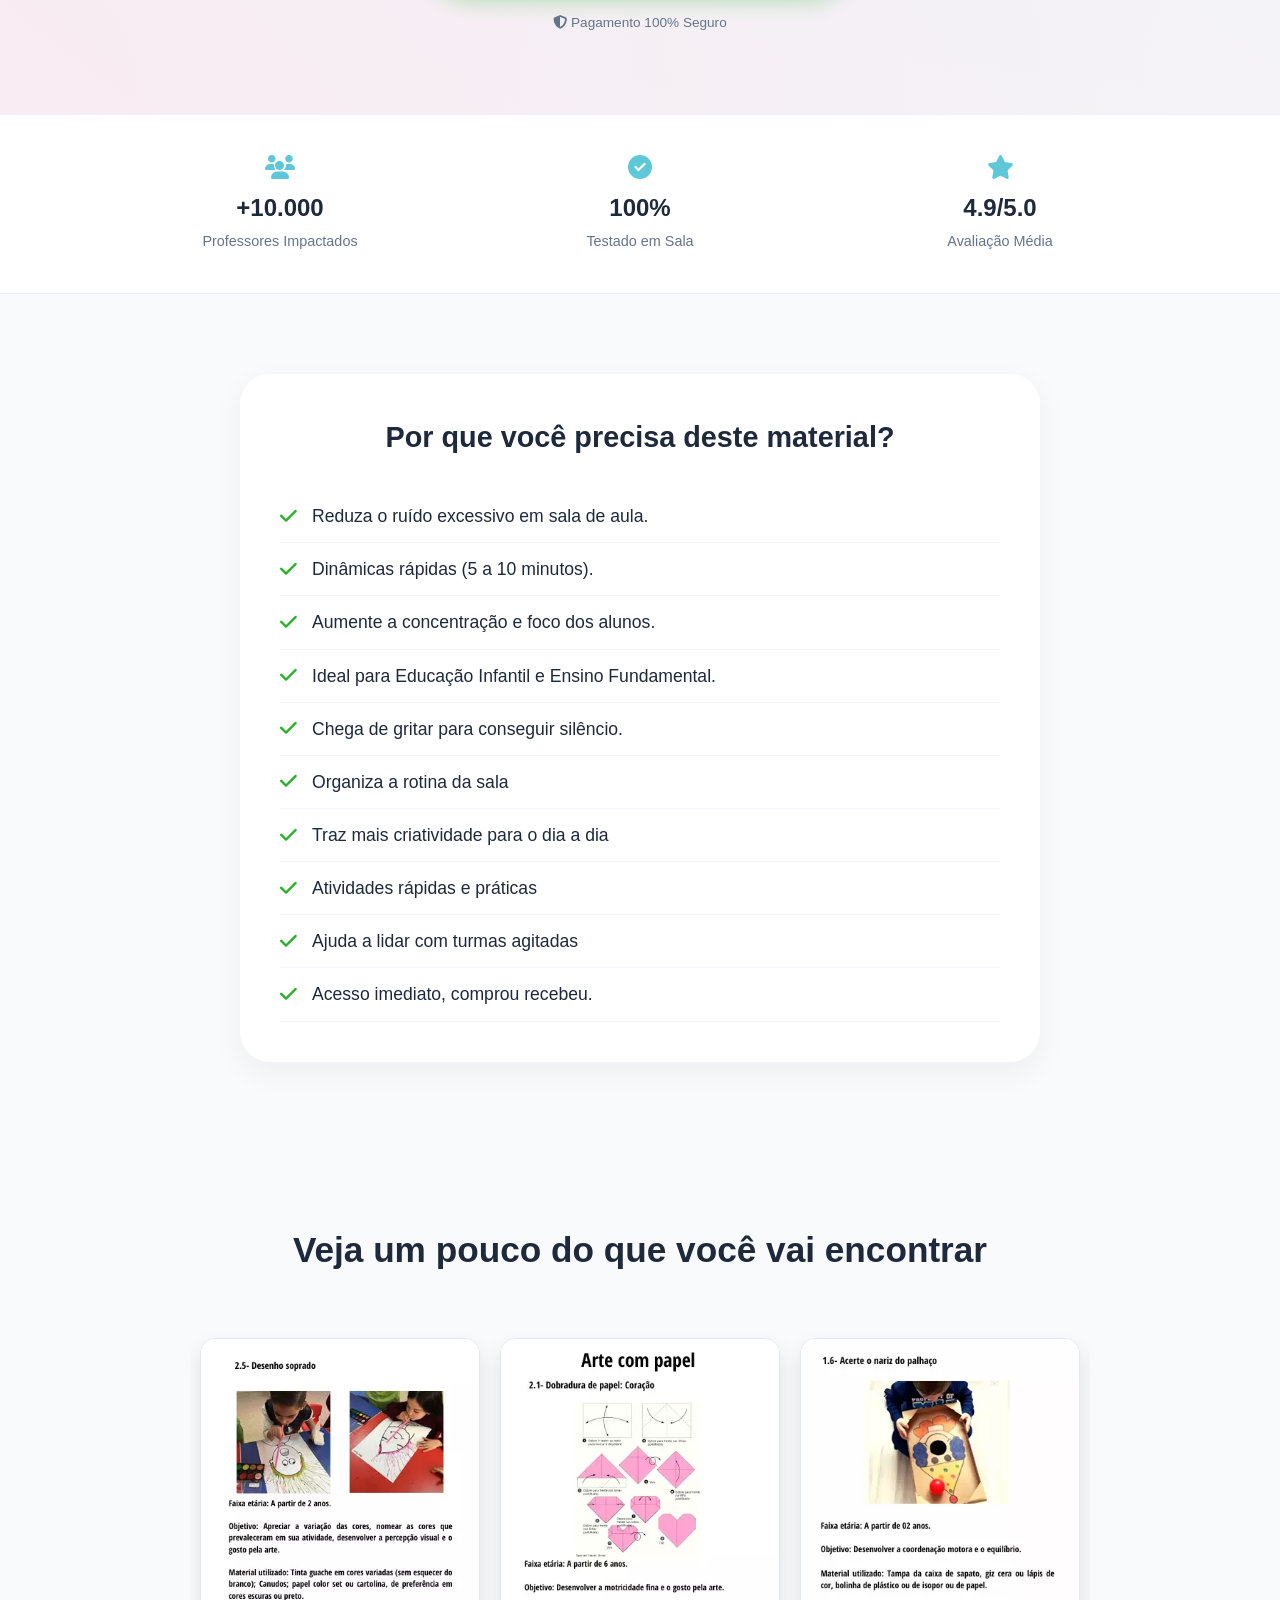
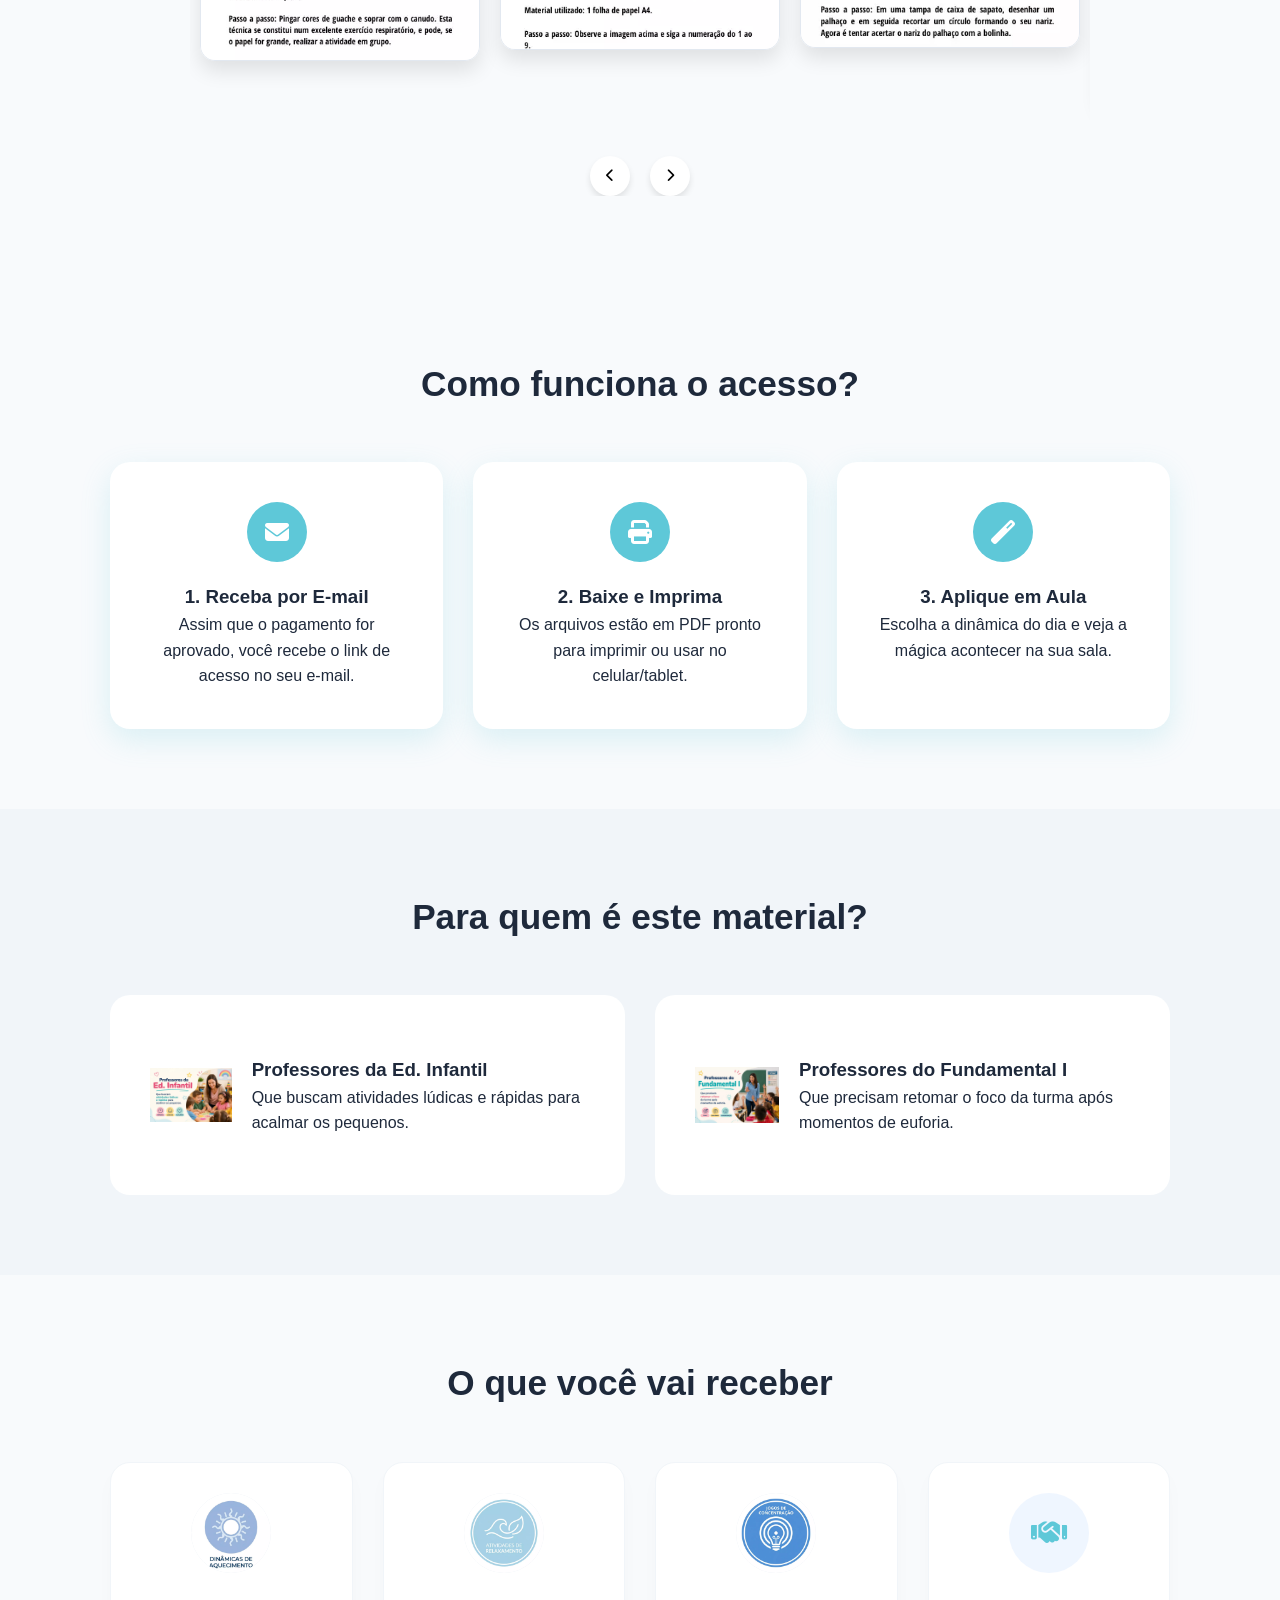
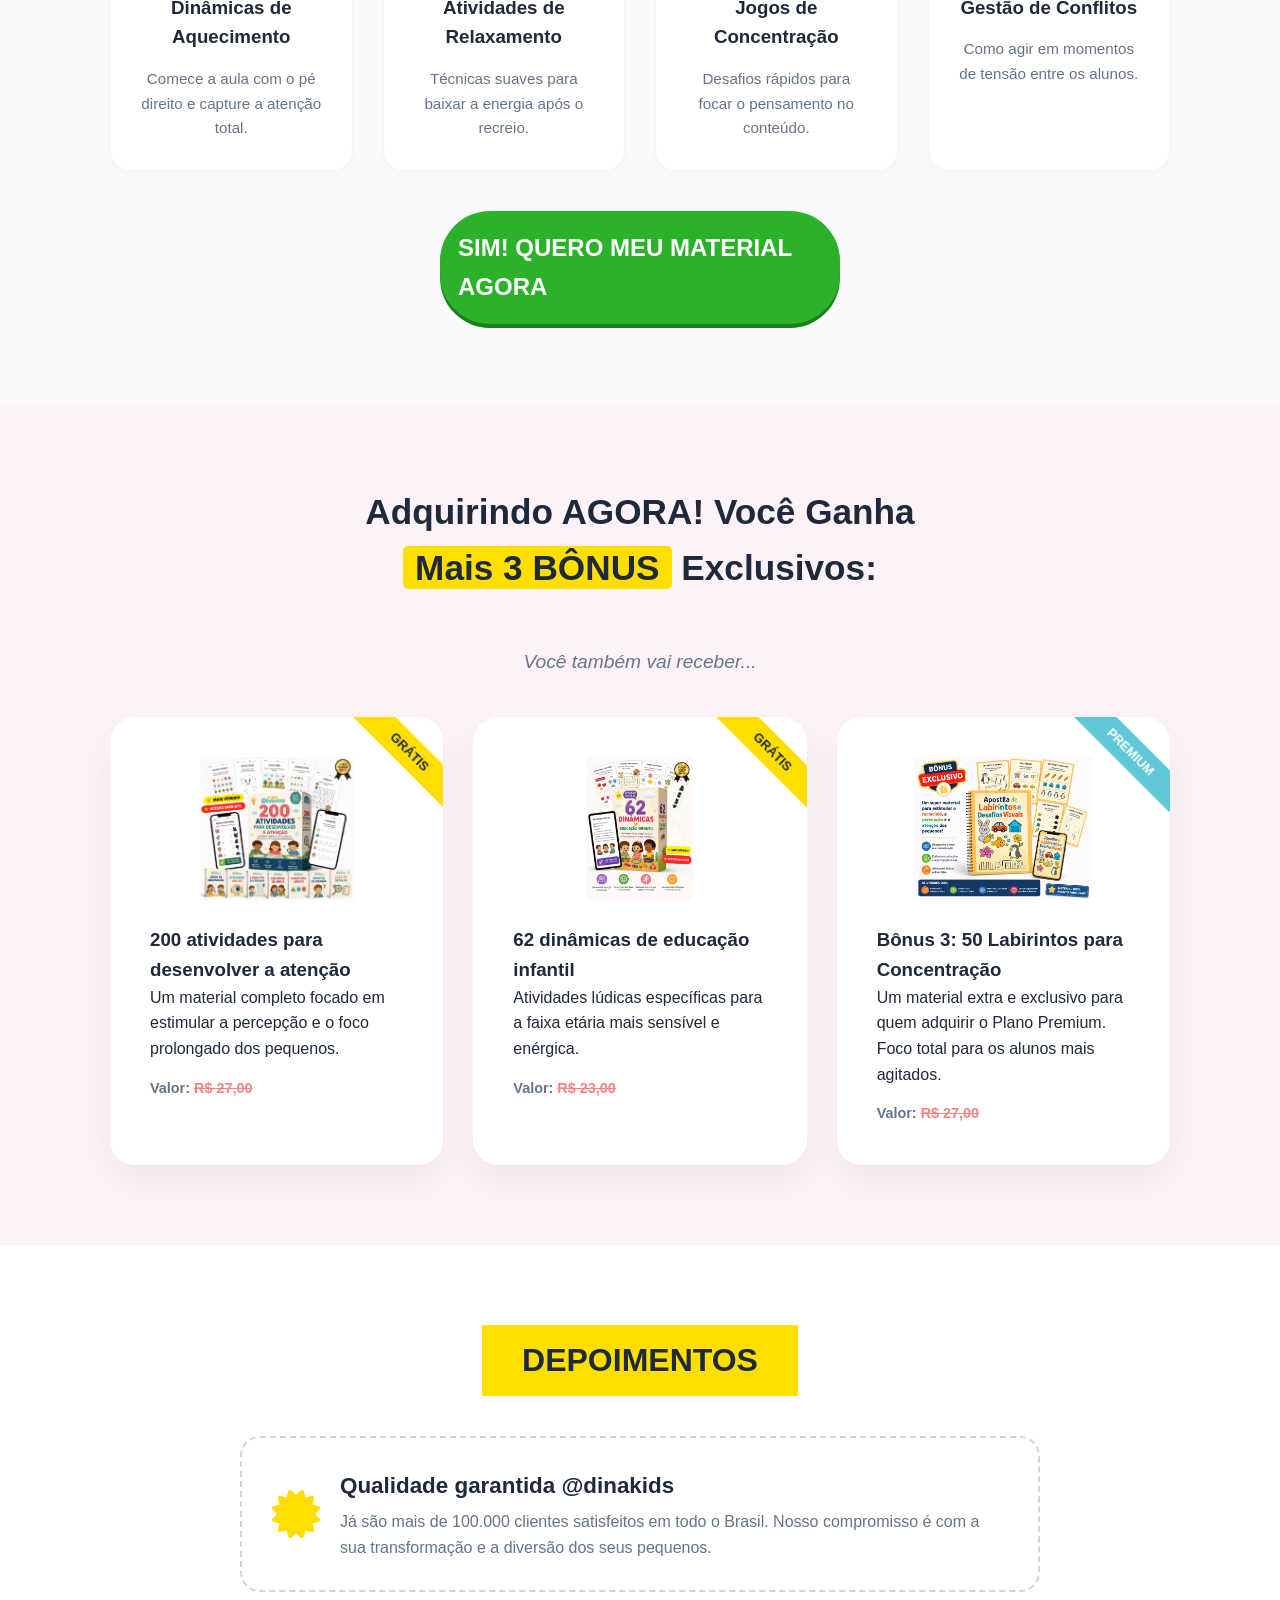
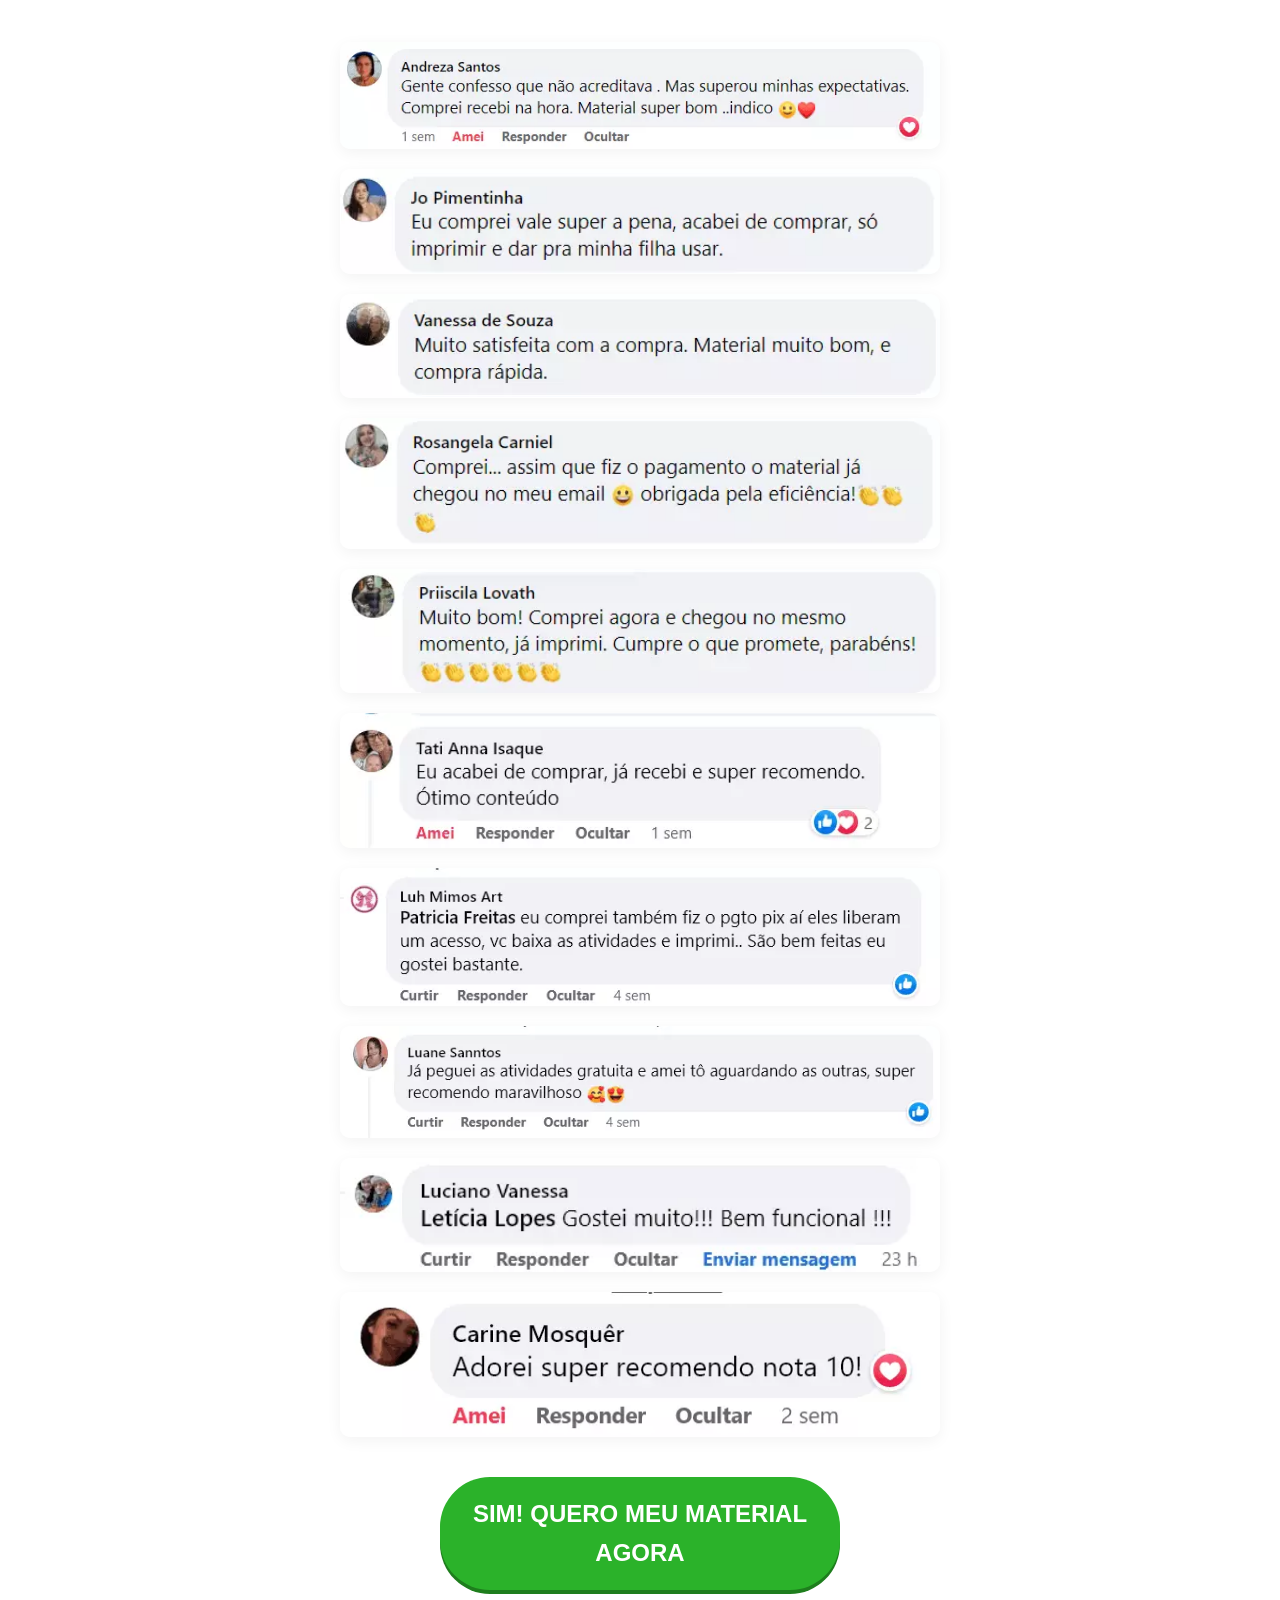
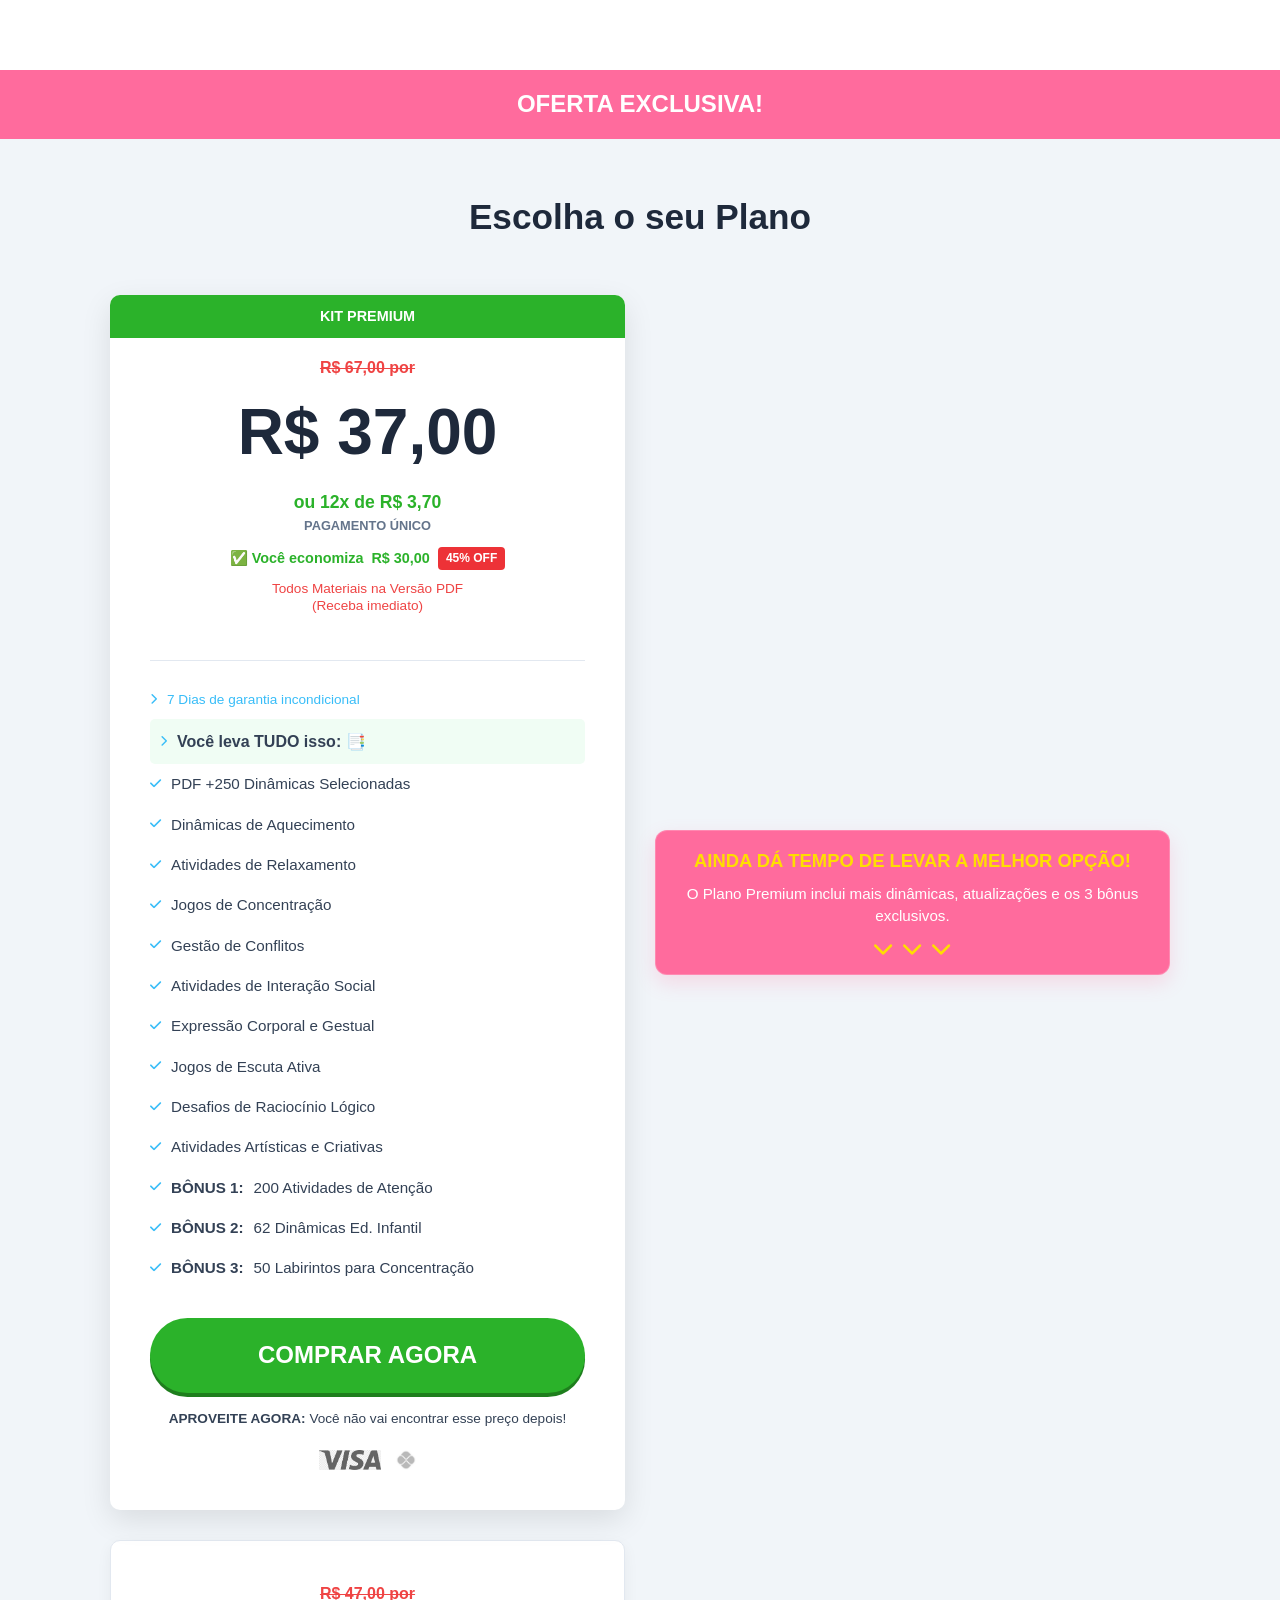
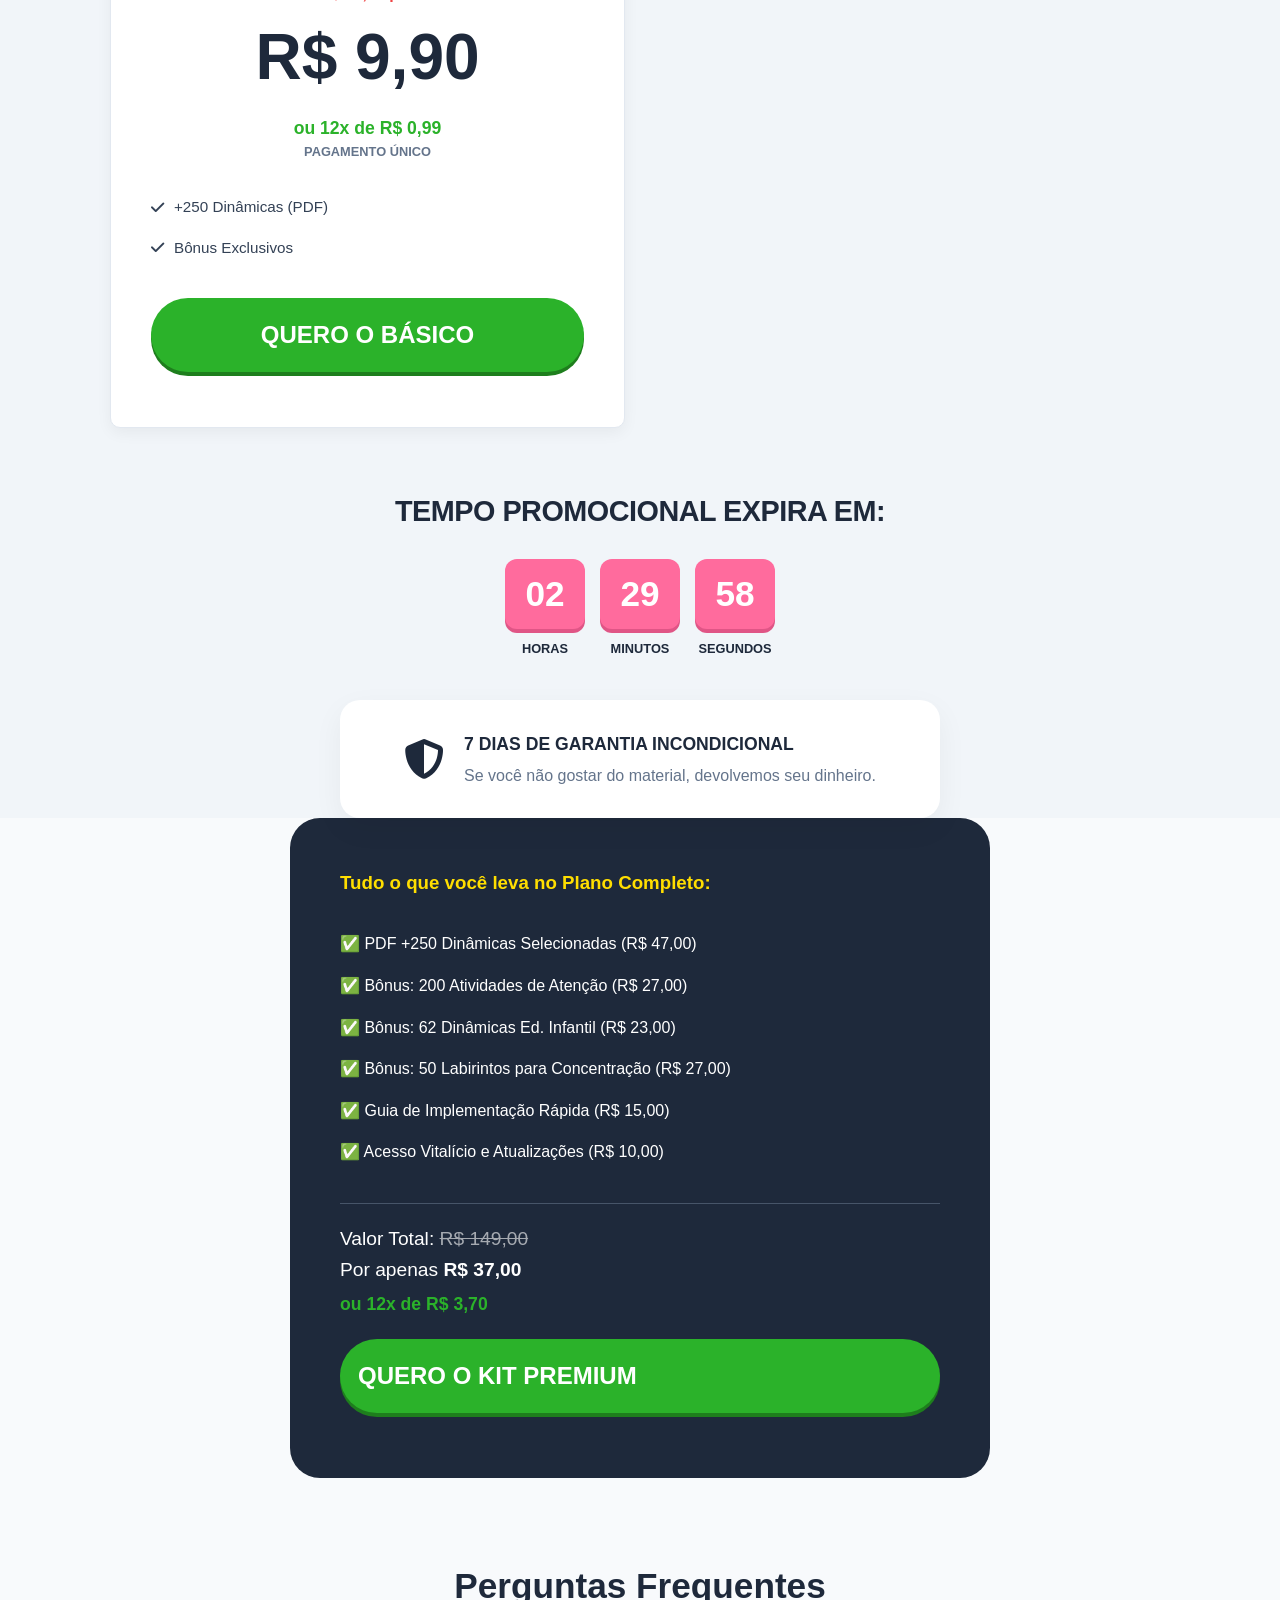
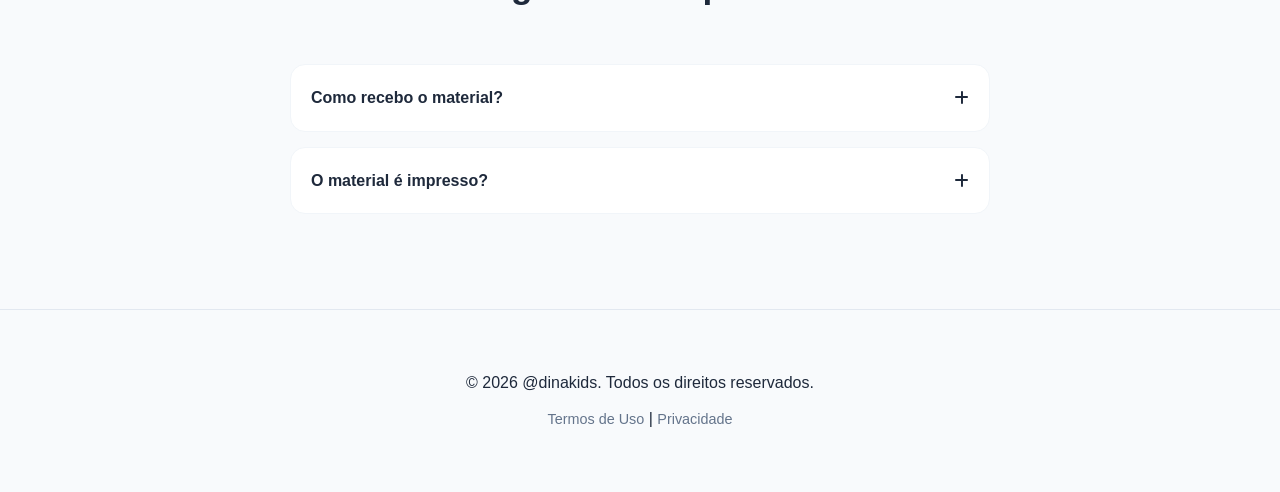
==== commit 814f541f: "Update Premium Kit anchor price to R$ 67 and add discount badge" ====
--- a/index.html
+++ b/index.html
@@ -391,11 +391,11 @@
                     <div class="featured-tag">KIT PREMIUM</div>
 
                     <div class="price-header">
-                        <span class="old-price">R$ 122,00 por</span>
+                        <span class="old-price">R$ 67,00 por</span>
                         <div class="current-price"><span class="price-currency">R$</span> 37,00</div>
                         <span class="installments">ou 12x de R$ 3,70</span>
                         <span class="payment-method">PAGAMENTO ÚNICO</span>
-                        <div class="savings">✅ Você economiza <b>R$ 102,10</b></div>
+                        <div class="savings">✅ Você economiza <b>R$ 30,00</b> <span class="discount-badge">45% OFF</span></div>
                         <p class="format-text">Todos Materiais na Versão PDF<br>(Receba imediato)</p>
                     </div>
 
--- a/style.css
+++ b/style.css
@@ -715,6 +715,20 @@
     font-weight: 700;
     font-size: 0.9rem;
     margin-top: 10px;
+    display: flex;
+    align-items: center;
+    justify-content: center;
+    gap: 8px;
+}
+
+.discount-badge {
+    background: var(--danger);
+    color: white;
+    padding: 2px 8px;
+    border-radius: 4px;
+    font-size: 0.75rem;
+    font-weight: 800;
+    text-transform: uppercase;
 }
 
 .format-text {
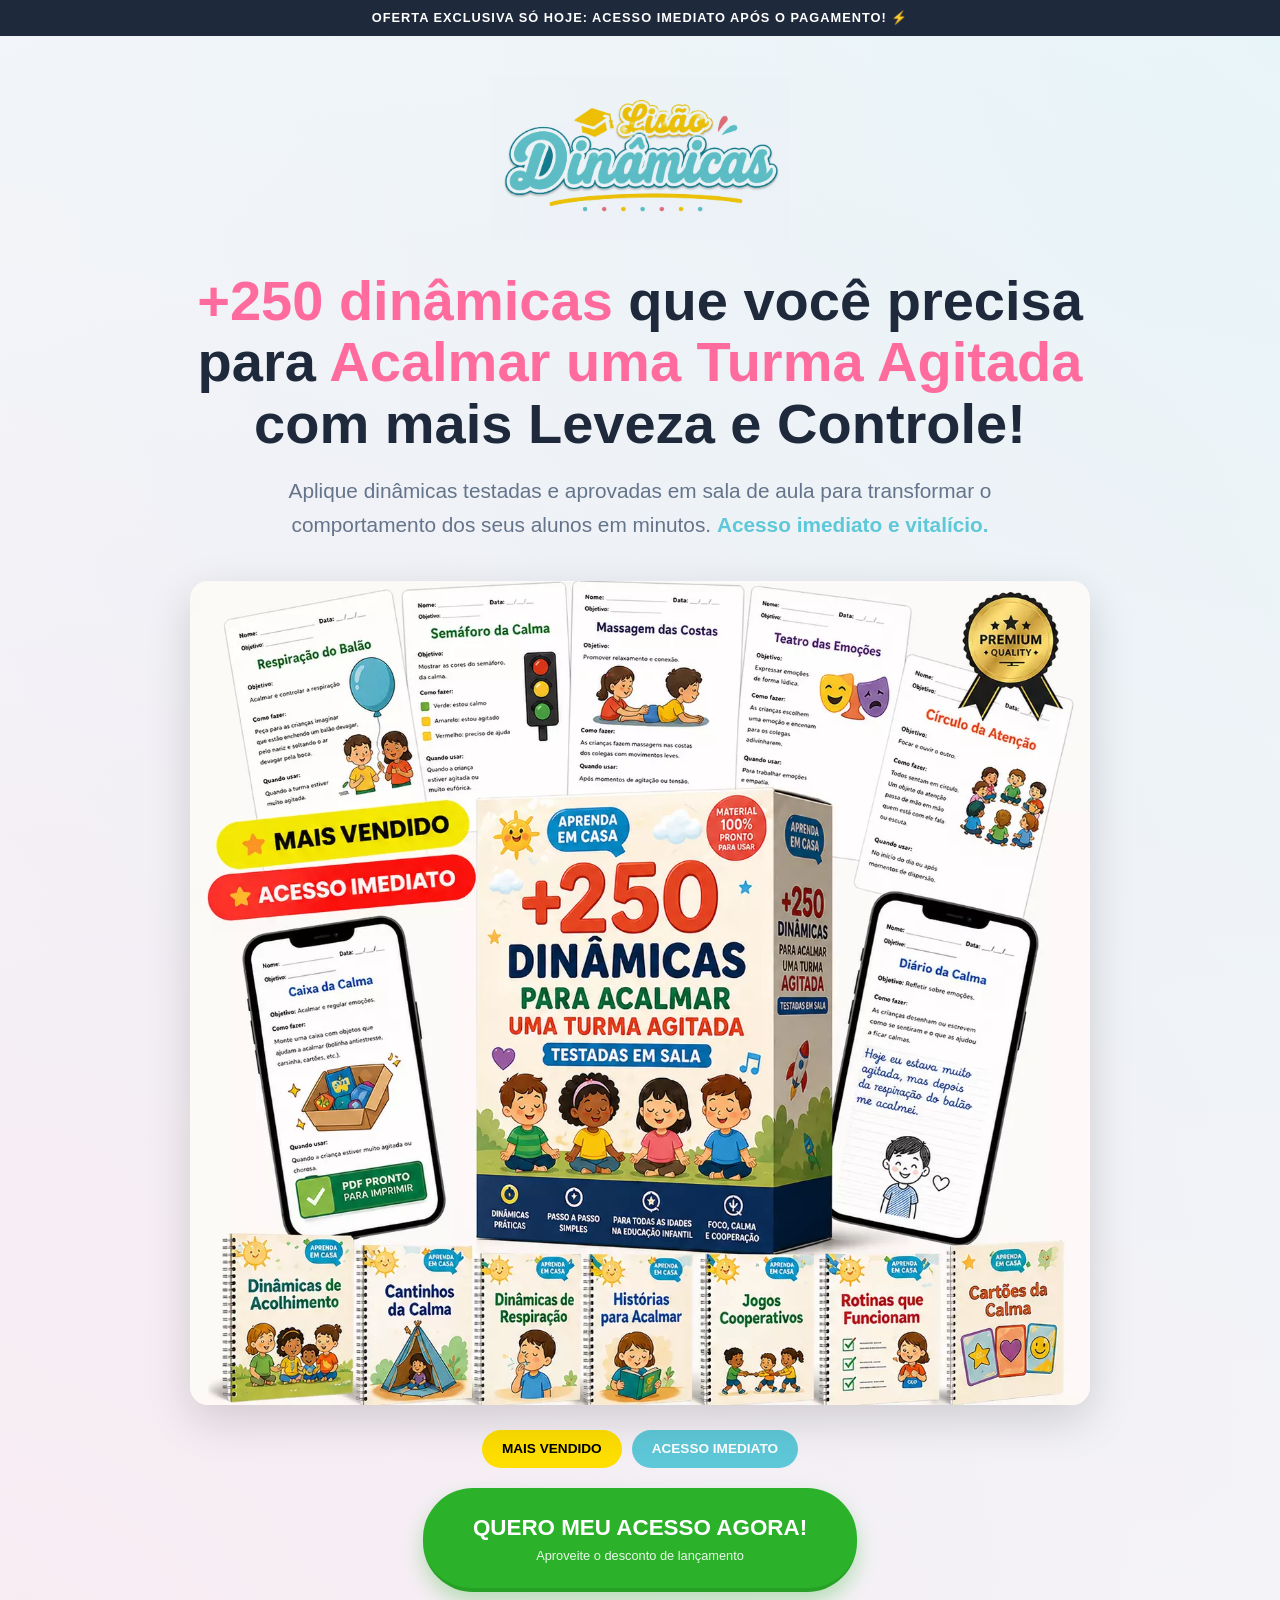
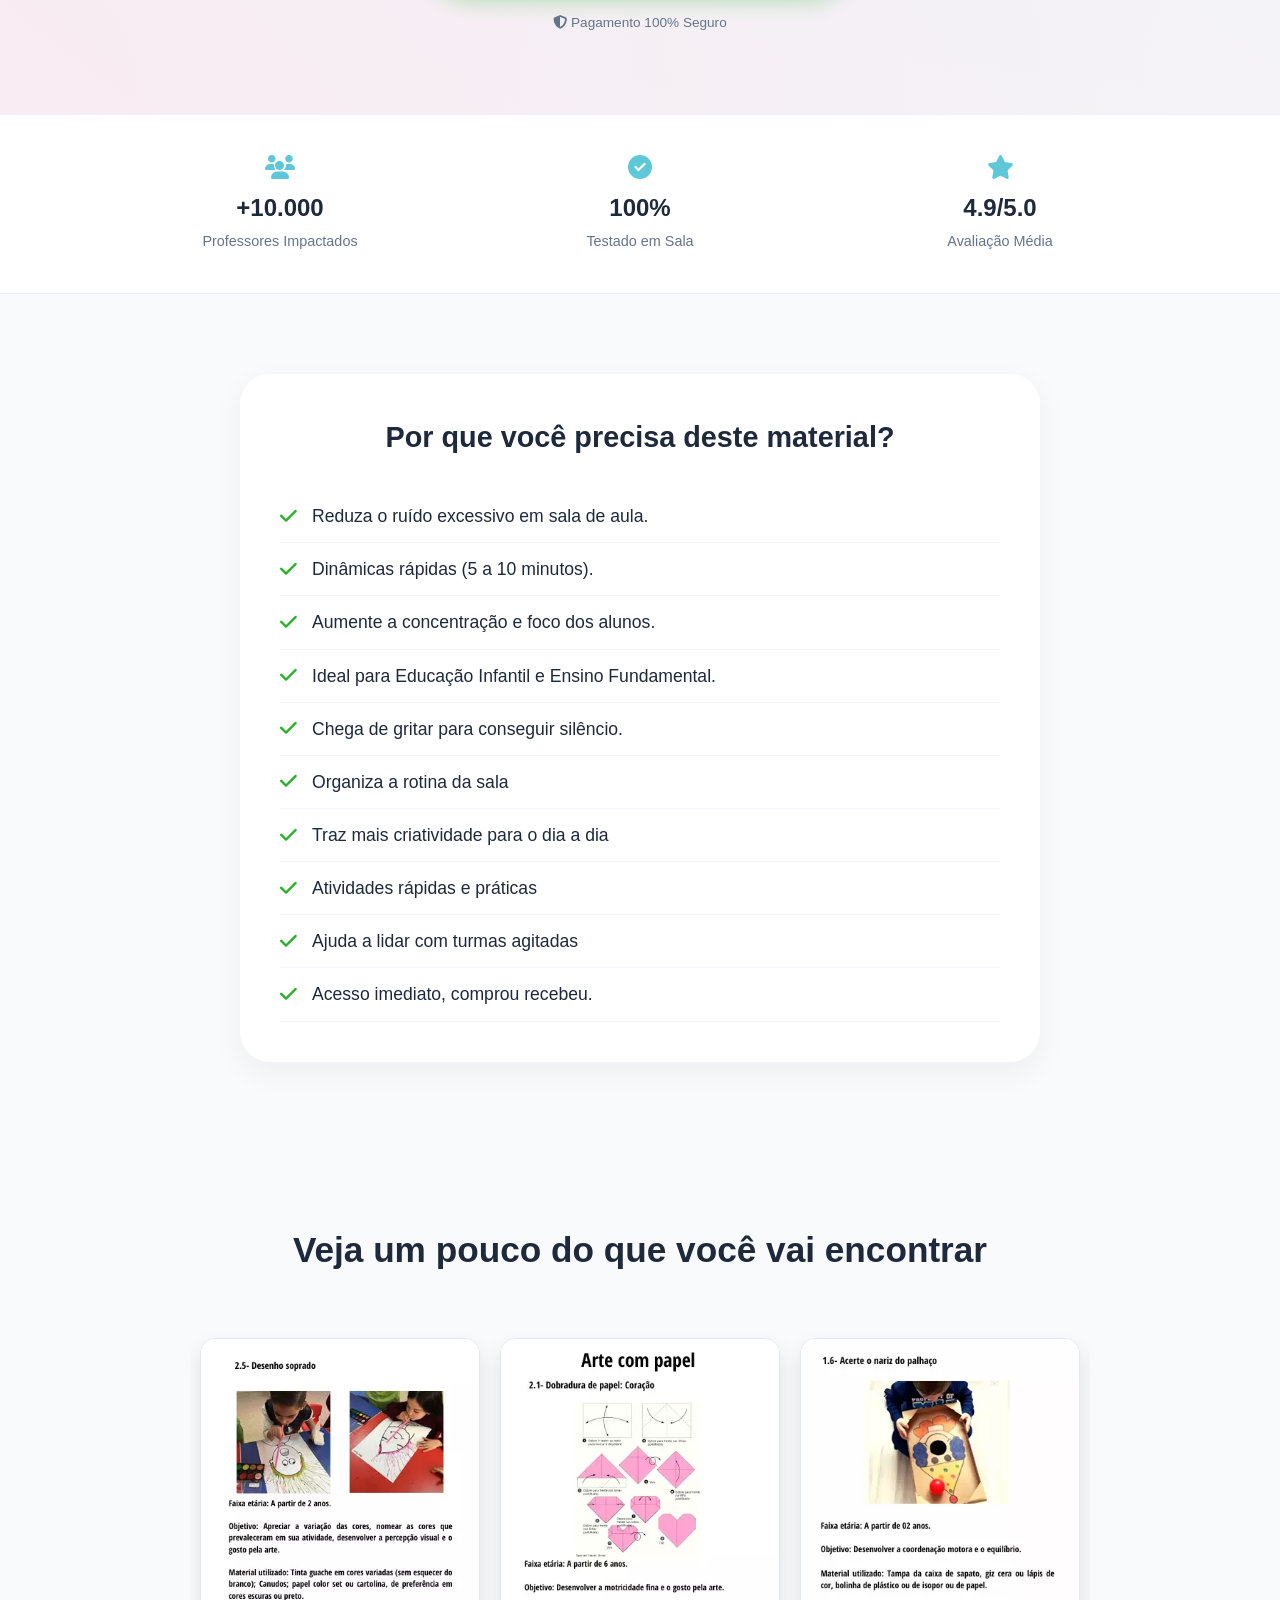
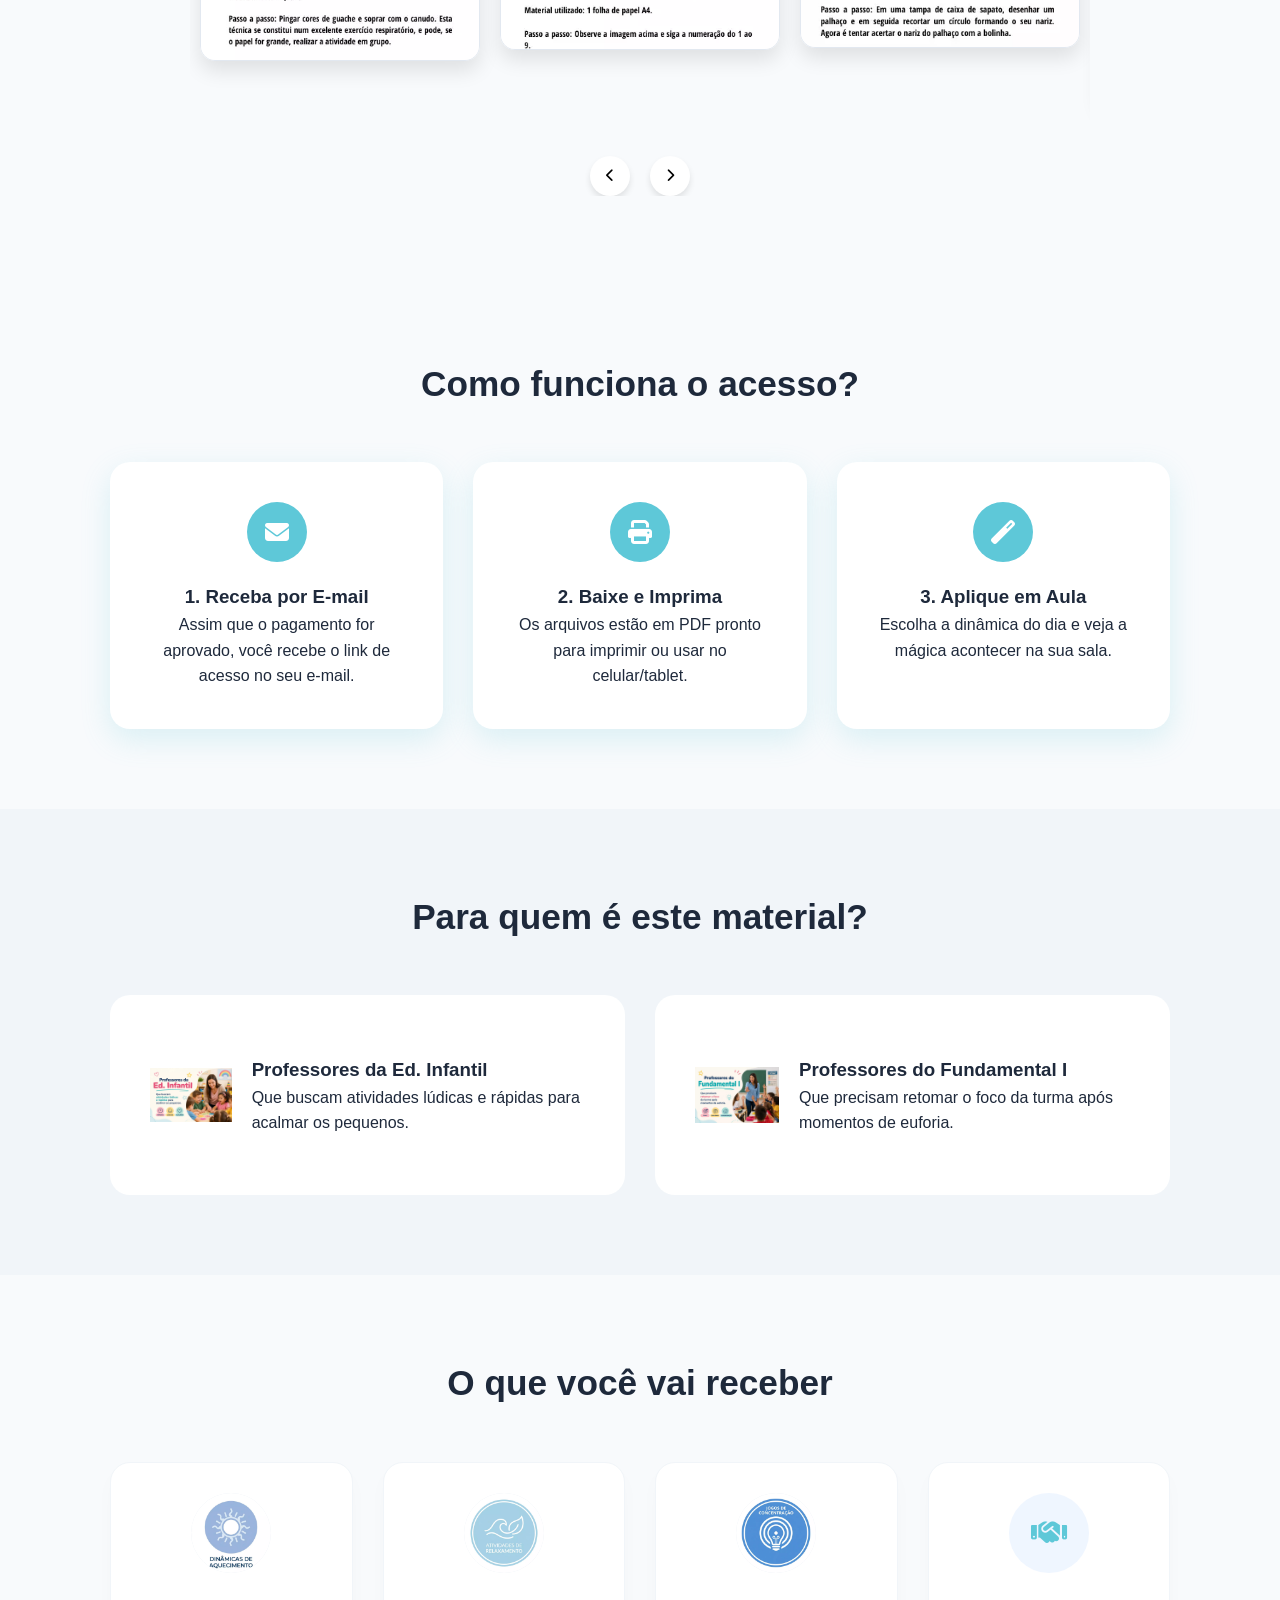
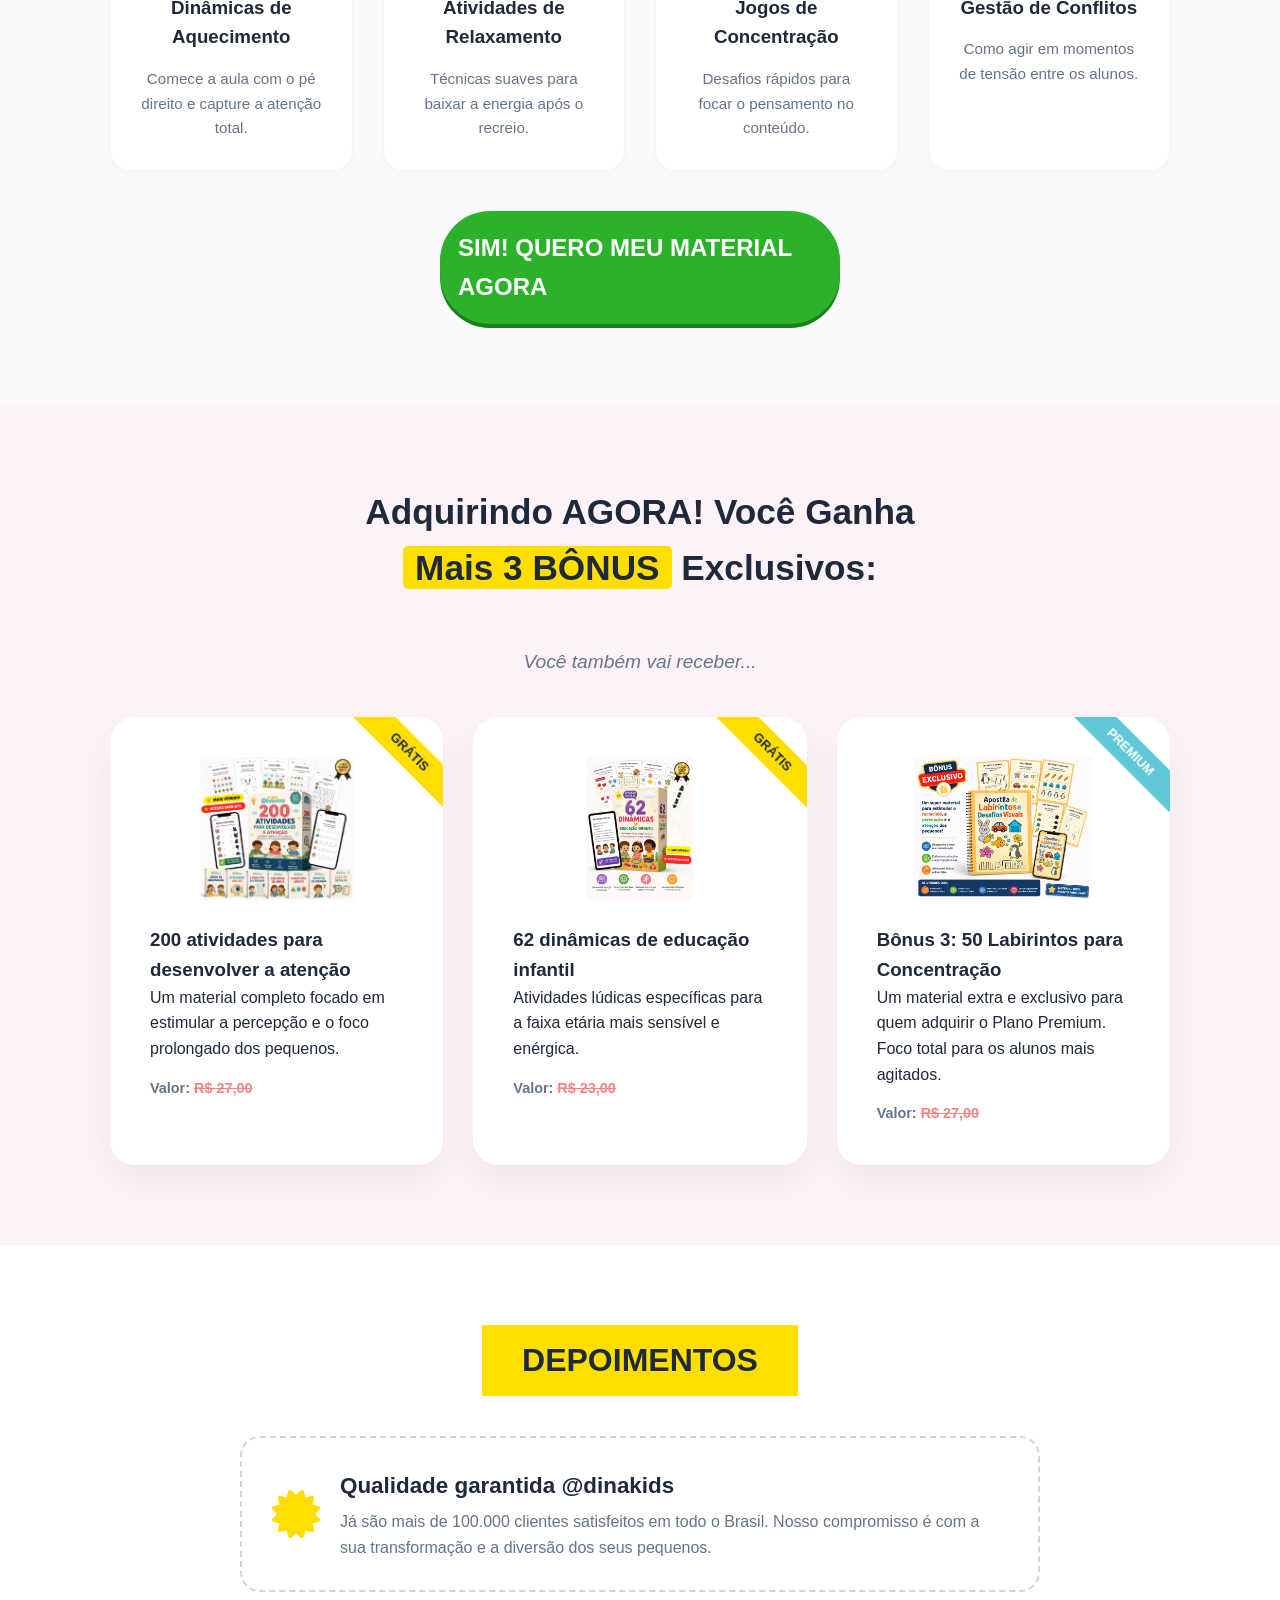
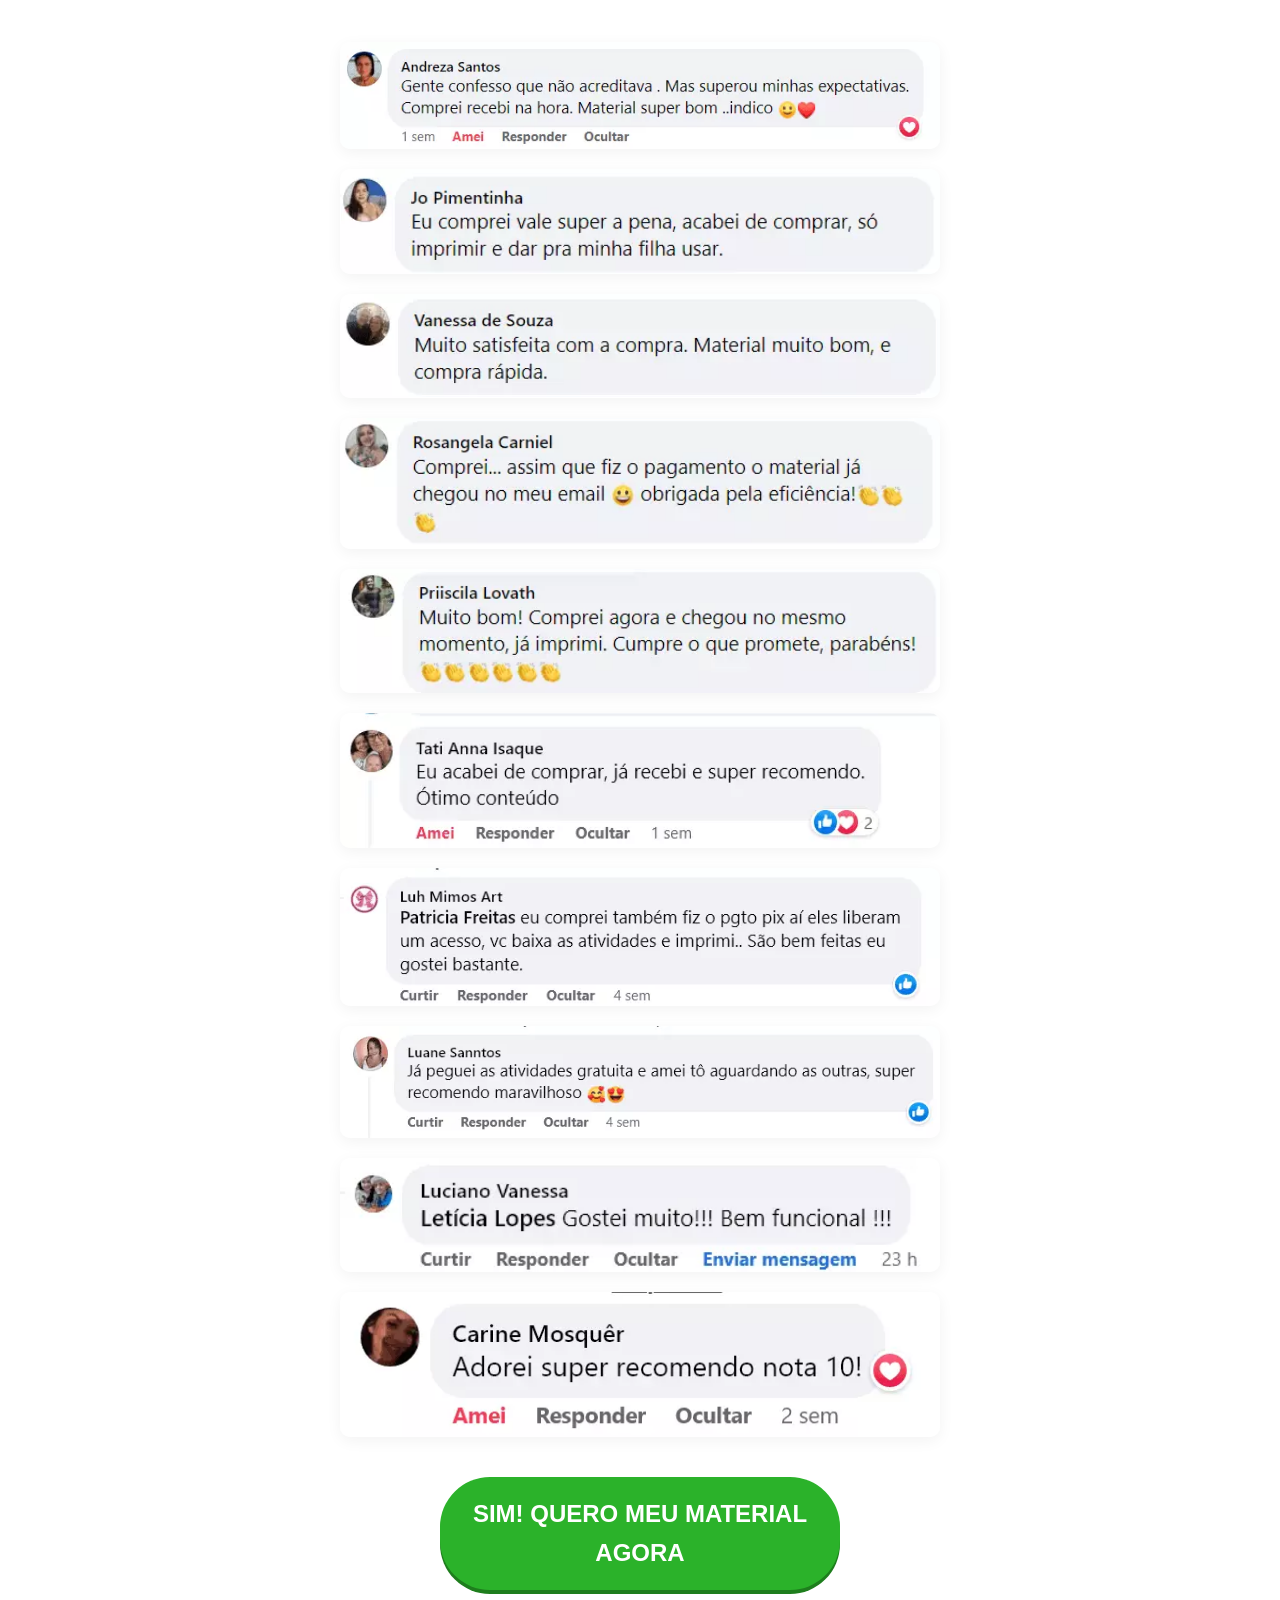
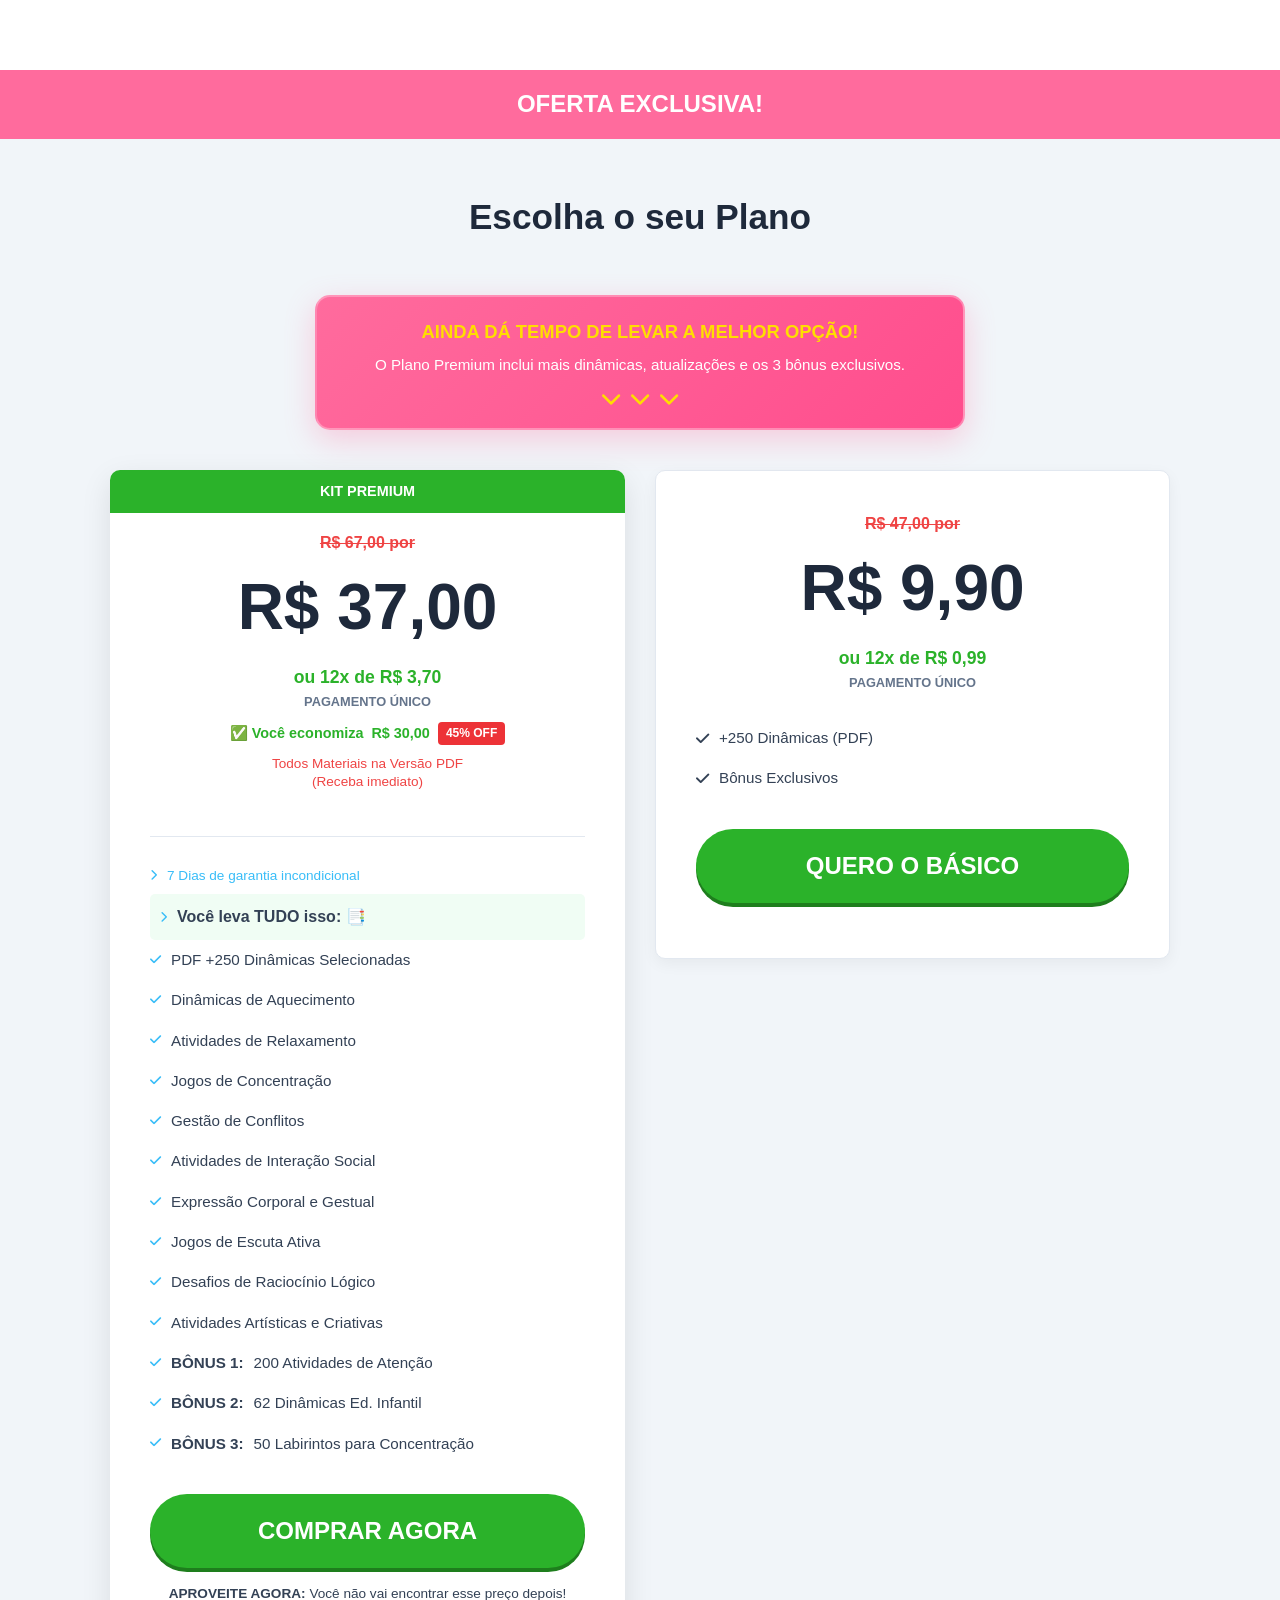
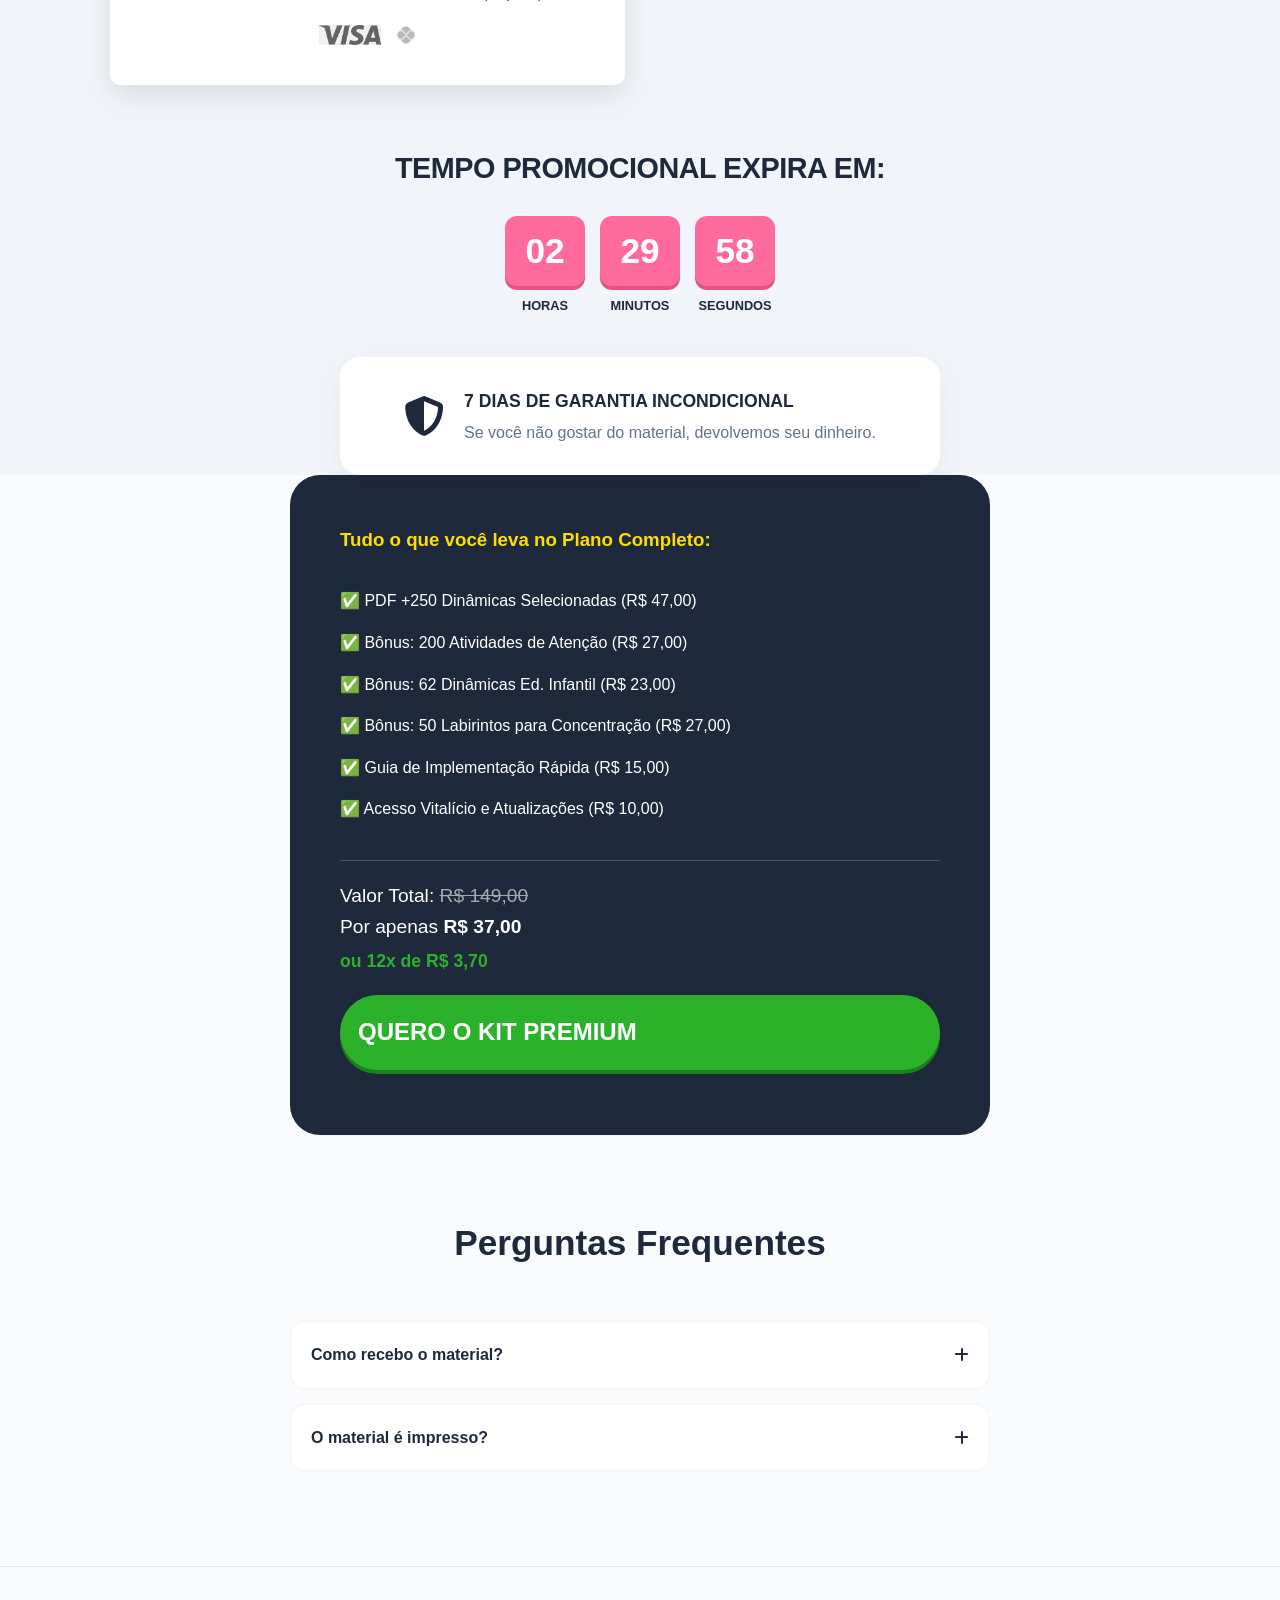
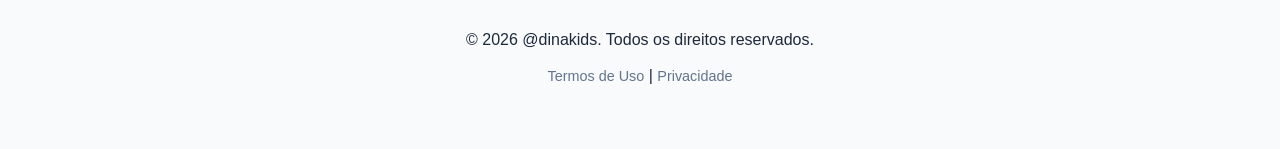
==== commit 272cd213: "feat: move premium callout above kit and improve styling" ====
--- a/index.html
+++ b/index.html
@@ -385,6 +385,16 @@
         <div class="pricing-top-bar">OFERTA EXCLUSIVA!</div>
         <div class="container">
             <h2 class="section-title">Escolha o seu Plano</h2>
+            <div class="premium-callout">
+                <strong>AINDA DÁ TEMPO DE LEVAR A MELHOR OPÇÃO!</strong>
+                <p>O Plano Premium inclui mais dinâmicas, atualizações e os 3 bônus exclusivos.</p>
+                <div class="pendulum-arrows">
+                    <i class="fas fa-chevron-down"></i>
+                    <i class="fas fa-chevron-down"></i>
+                    <i class="fas fa-chevron-down"></i>
+                </div>
+            </div>
+
             <div class="pricing-grid">
                 <!-- Premium Plan -->
                 <div class="pricing-card featured reveal">
@@ -434,16 +444,6 @@
                     </div>
                 </div>
 
-                <div class="premium-callout">
-                    <strong>AINDA DÁ TEMPO DE LEVAR A MELHOR OPÇÃO!</strong>
-                    <p>O Plano Premium inclui mais dinâmicas, atualizações e os 3 bônus exclusivos.</p>
-                    <div class="pendulum-arrows">
-                        <i class="fas fa-chevron-down"></i>
-                        <i class="fas fa-chevron-down"></i>
-                        <i class="fas fa-chevron-down"></i>
-                    </div>
-                </div>
-
                 <!-- Basic Plan -->
                 <div class="pricing-card">
                     <div class="price-header">
--- a/style.css
+++ b/style.css
@@ -632,15 +632,23 @@
 }
 
 .premium-callout {
-    background-color: var(--accent-pink, #ff6b9d);
+    background: linear-gradient(135deg, #ff6b9d 0%, #ff4d8d 100%);
     color: #ffffff;
-    padding: 15px 20px;
-    border-radius: 12px;
-    margin-bottom: 0;
-    align-self: center;
-    text-align: center;
-    box-shadow: 0 8px 20px rgba(255, 107, 157, 0.2);
-    border: 1px solid rgba(255, 255, 255, 0.2);
+    padding: 20px 30px;
+    border-radius: 15px;
+    margin: 0 auto 40px;
+    max-width: 650px;
+    text-align: center;
+    box-shadow: 0 10px 30px rgba(255, 107, 157, 0.3);
+    border: 2px solid rgba(255, 255, 255, 0.3);
+    position: relative;
+    z-index: 10;
+    animation: float 3s ease-in-out infinite;
+}
+
+@keyframes float {
+    0%, 100% { transform: translateY(0); }
+    50% { transform: translateY(-5px); }
 }
 
 .premium-callout strong {
